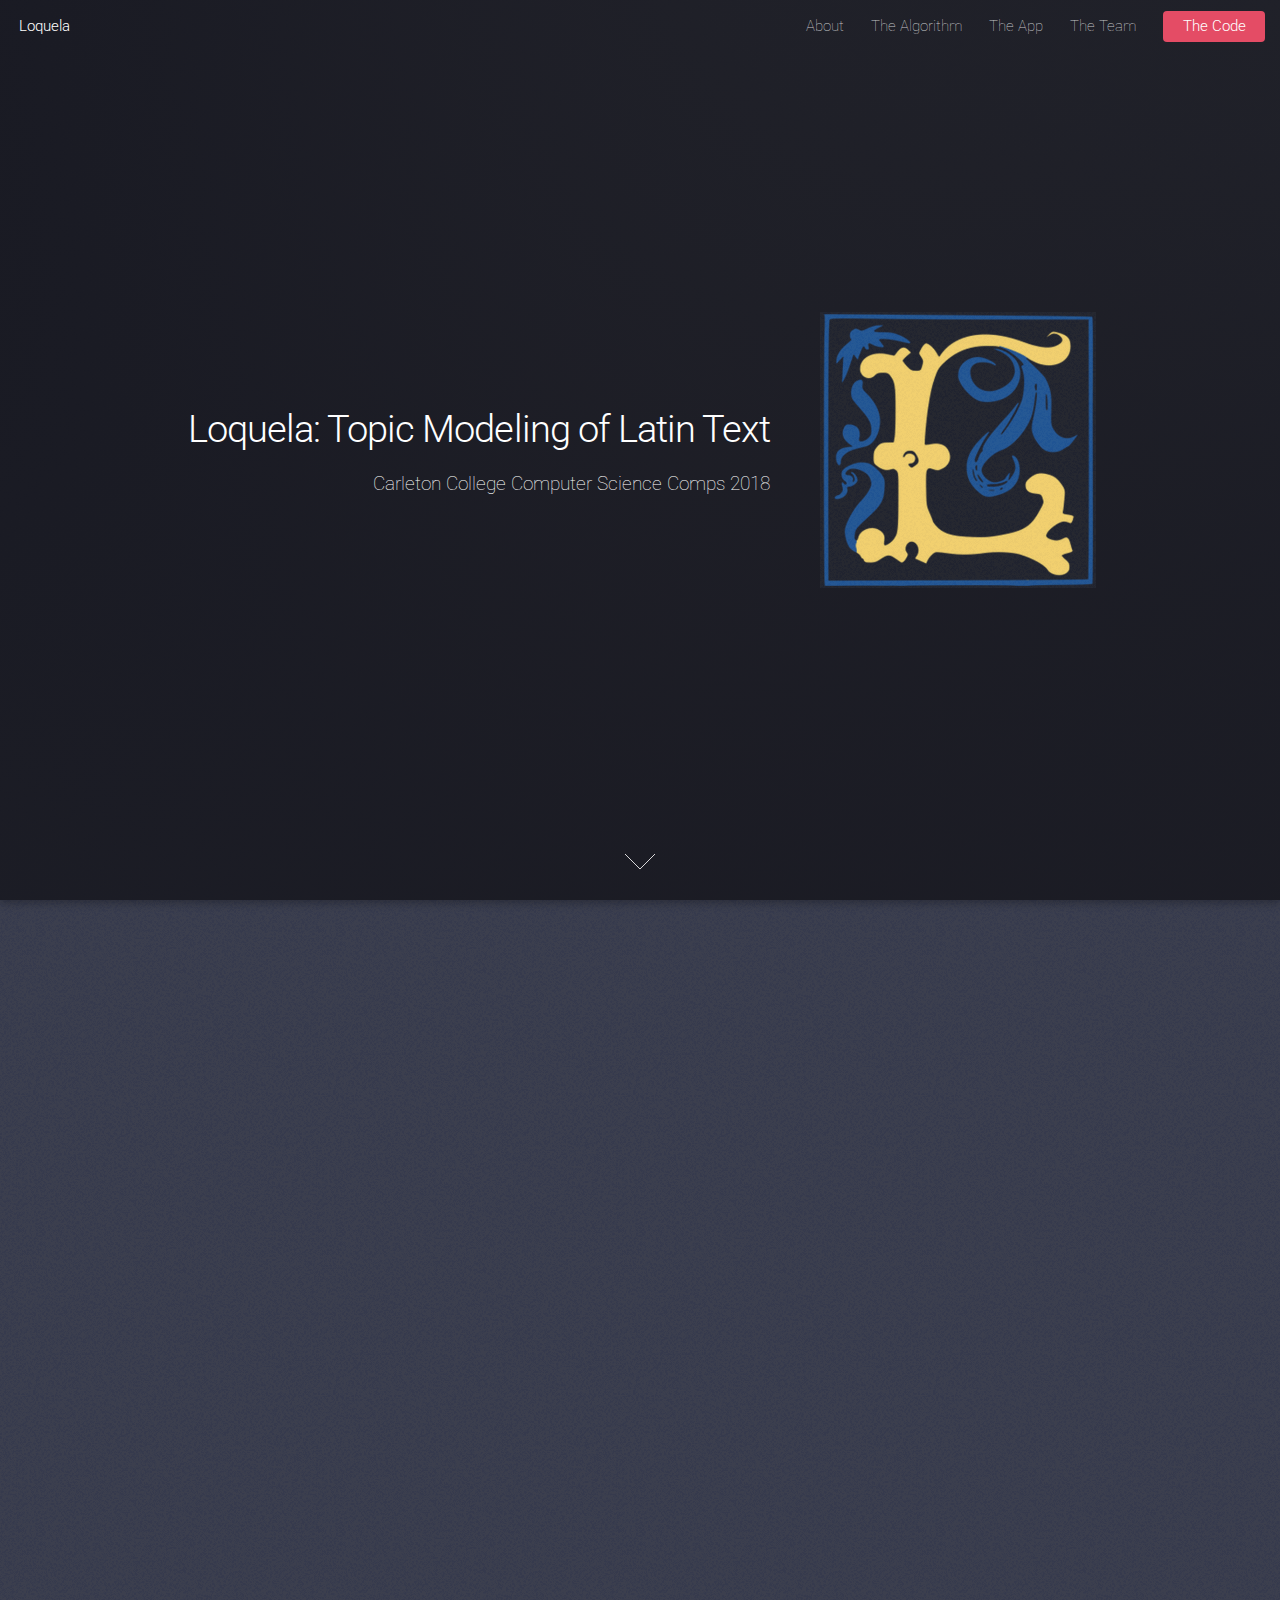
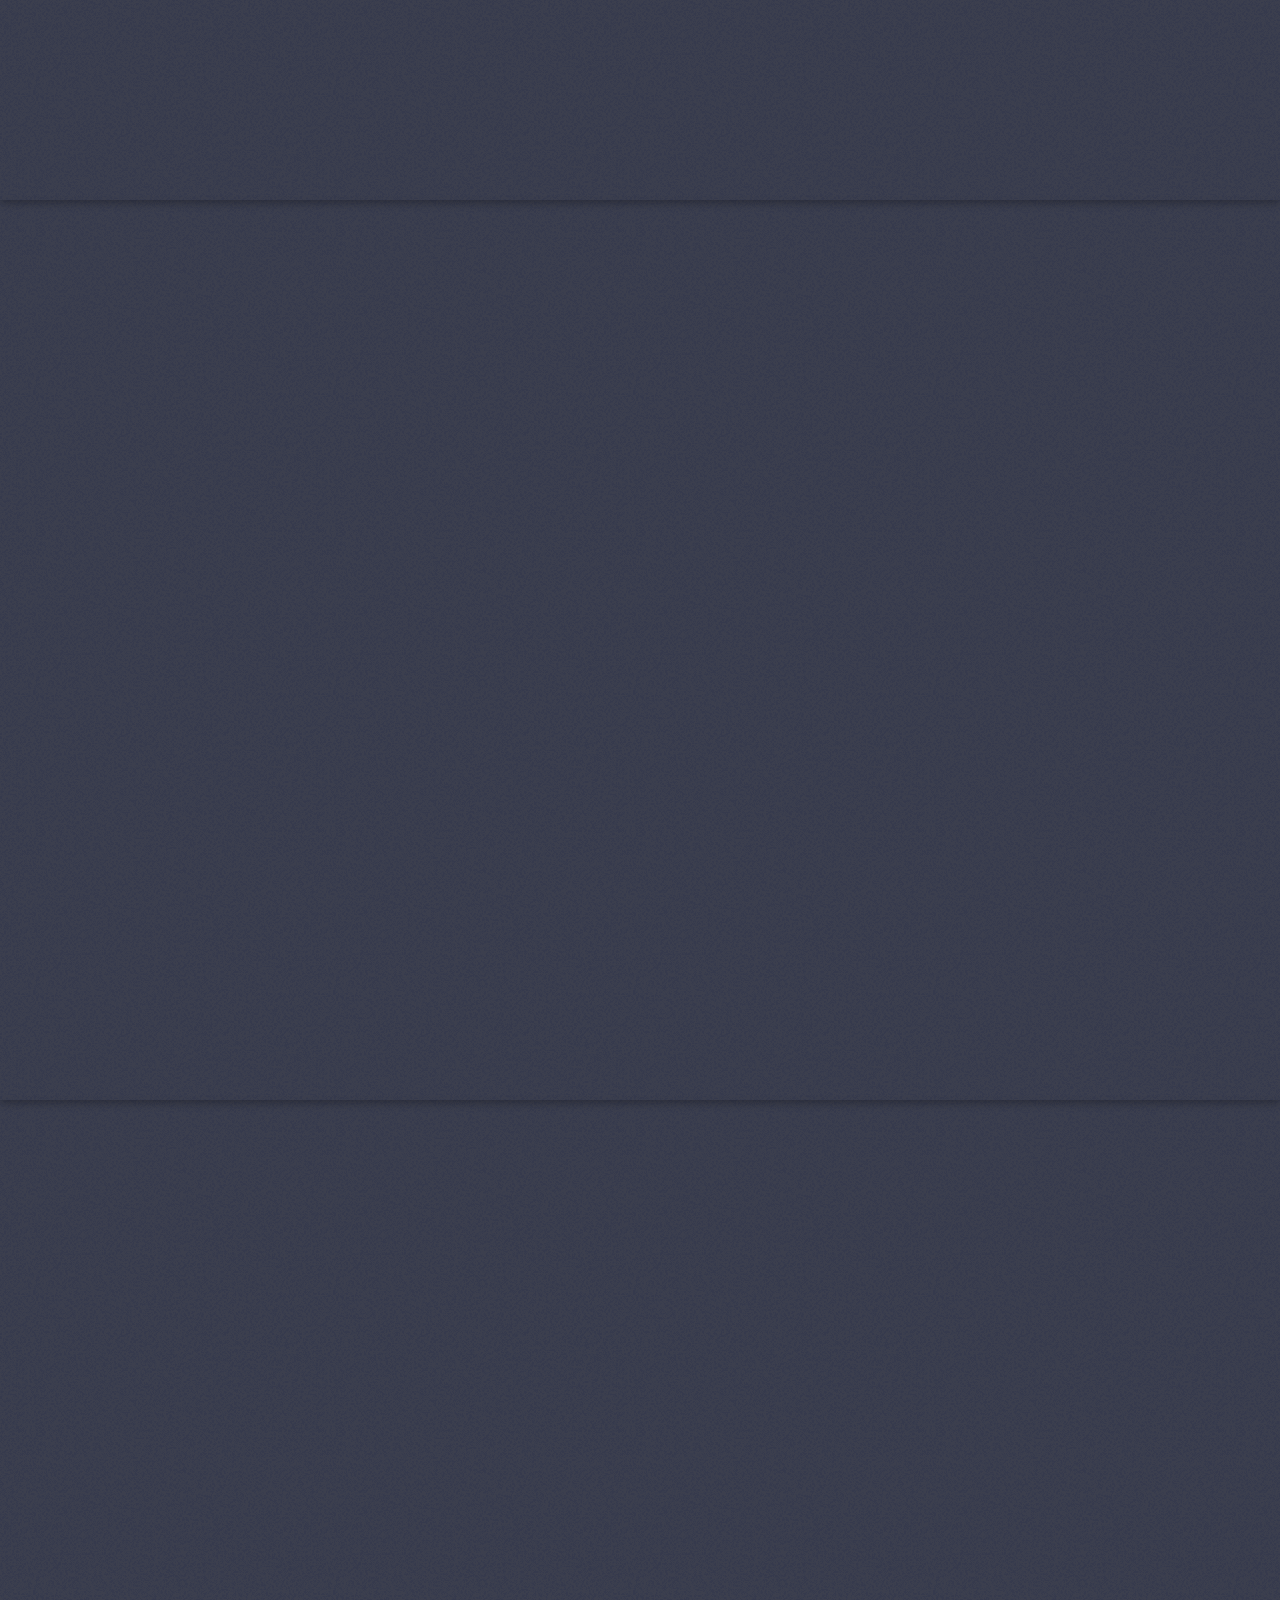
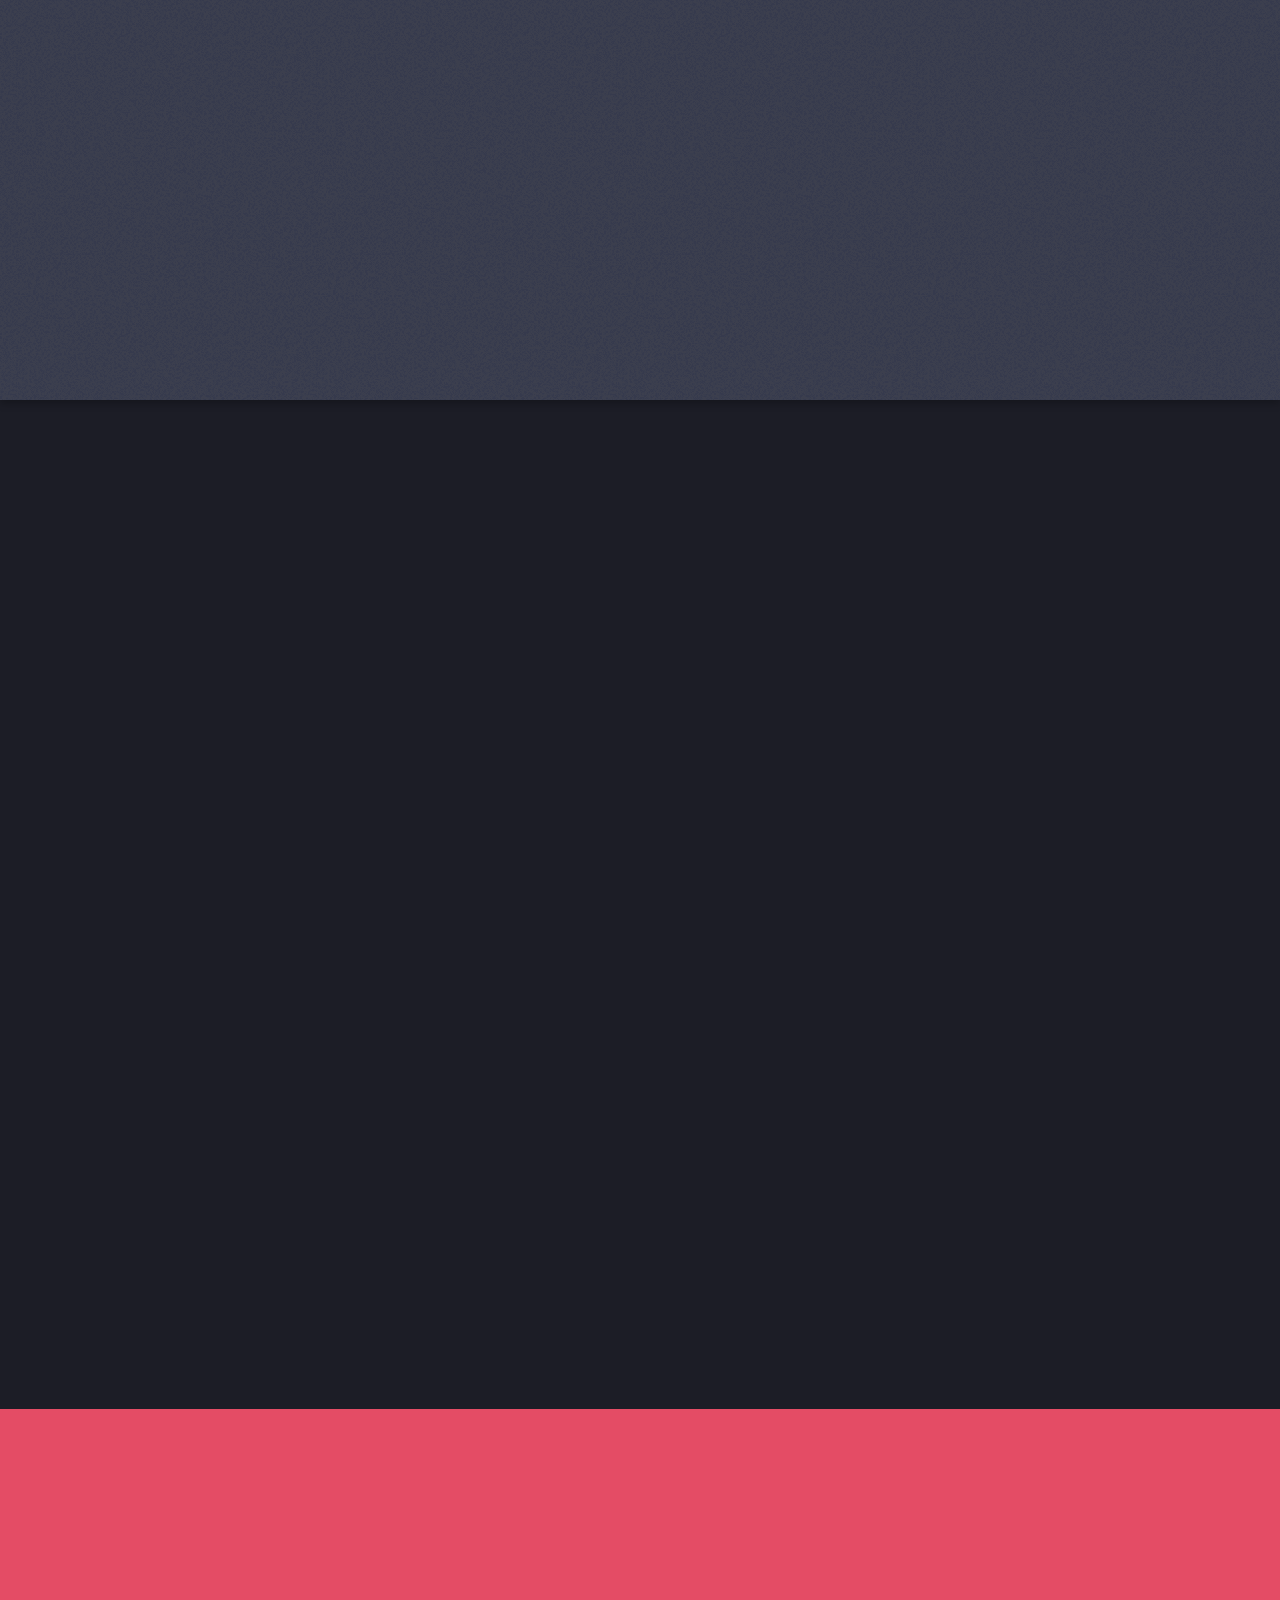
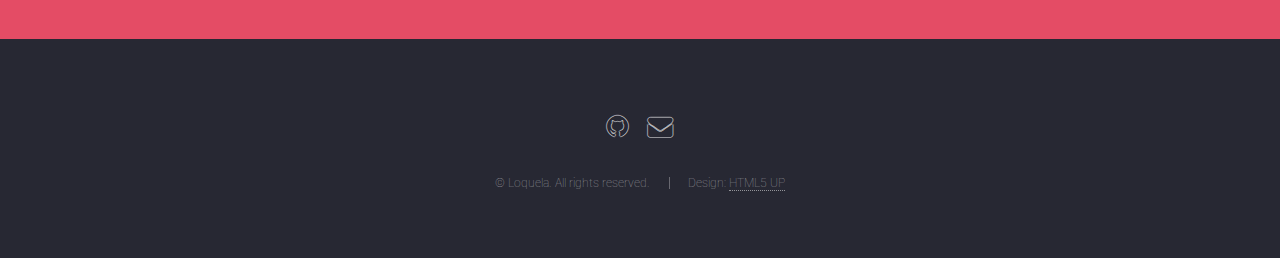
==== index.html @ a20a2f24 "Merge branch 'master' of https://github.com/durrettm/hot_topics_website" ====
<!DOCTYPE HTML>
<!--
	Landed by HTML5 UP
	html5up.net | @ajlkn
	Free for personal and commercial use under the CCA 3.0 license (html5up.net/license)
-->
<html>
	<head>
		<title>About - Loquela</title>
		<meta charset="utf-8" />
		<meta name="viewport" content="width=device-width, initial-scale=1" />
		<!--[if lte IE 8]><script src="assets/js/ie/html5shiv.js"></script><![endif]-->
		<link rel="stylesheet" href="assets/css/main.css" />
		<!--[if lte IE 9]><link rel="stylesheet" href="assets/css/ie9.css" /><![endif]-->
		<!--[if lte IE 8]><link rel="stylesheet" href="assets/css/ie8.css" /><![endif]-->
	</head>
	<body class="landing">
		<div id="page-wrapper">

			<!-- Header -->
				<header id="header">
					<h1 id="logo"><a href="index.html">Loquela</a></h1>
					<nav id="nav">
						<ul>
							<li><a href="index.html">About</a></li>
							<li><a href="the-algorithm.html">The Algorithm</a></li>
							<li>
								<a href="the-app.html">The App</a>
								<ul>
									<li><a href="metadata.html">Metadata</a></li>
									<li><a href="wordcloud.html">Wordcloud</a></li>
									<li><a href="heatmap.html">Heatmap</a></li>
									<li><a href="annotated-text.html">Annotated Text</a></li>
								</ul>
							</li>
							<li><a href="the-team.html">The Team</a></li>
							<li><a href="the-code.html" class="button special">The Code</a></li>
						</ul>
					</nav>
				</header>

			<!-- Banner -->
				<section id="banner">
					<div class="content">
						<header>
							<h2>Loquela: Topic Modeling of Latin Text</h2>
							<p>Carleton College Computer Science Comps 2018</p>
						</header>
						<span class="image" style="border-radius: 0"><img src="images/loquela.png" alt="" style="border-radius: 0"/></span>
					</div>
					<a href="#one" class="goto-next scrolly">Next</a>
				</section>

			<!-- One -->
				<section id="one" class="spotlight style3 bottom">
					<span class="image fit main"><img src="images/bedeshistoriaecclesiastica.jpg" alt="" /></span>
					<div class="content">
						<div class="container">
							<div class="row">
								<div class="4u 12u$(medium)">
									<header>
										<h2>The Project</h2>
										<p>Topic Modeling of Latin Text</p>
									</header>
								</div>
								<div class="4u 12u$(medium)">
									<p>Topic modeling is a method of statistically identifying abstract topics that
										are present throughout a set of documents by grouping together words in those documents
										that are related. For our Computer Science Comps, several members of the Carleton
										College History department asked us to create a topic modeling algorithm that
										would work on Latin texts. The result was Loquela.
									</p>
								</div>
								<div class="4u$ 12u$(medium)">
									<p>Loquela has 2 parts: the algorithm, and the application. The algorithm runs topic
									modeling on any Latin or English corpus, and allows the user a great deal of freedom in
									building a model using parameters that are appropriate to their corpus. The application
									allows the user to explore the results of that algorithm in the context of the corpus
										through several different data visualization tools.</p>
								</div>
							</div>
						</div>
					</div>
					<a href="#two" class="goto-next scrolly">Next</a>
				</section>

			<!-- Two -->
				<section id="two" class="spotlight style2 right">
					<span class="image fit main"><img src="images/LDA-animation-screenshot.png" alt="" /></span>
					<div class="content">
						<header>
							<h2>The Algorithm</h2>
							<p>Latent Dirichlet Allocation</p>
						</header>
						<p>After researching several different approaches to topic modeling, we decided that Latent
                            Dirichlet Allocation, or LDA, was the best algorithm to implement for our purposes. LDA is
                        unsupervised (latent) but allows the user to manipulate the number of unique words within a topic
                            or unique topics within a document, based on a set of hyperparameters, or Dirichlet priors.</p>
						<p>The output of the algorithm is groups of words, called "topics," that are presumed to
						be semantically linked in the text.</p>
						<ul class="actions">
							<li><a href="the-algorithm.html" class="button">Learn More</a></li>
						</ul>
					</div>
					<a href="#three" class="goto-next scrolly">Next</a>
				</section>

			<!-- Three -->
				<section id="three" class="spotlight style1 right">
					<span class="image fit main bottom"><img src="images/viz-app-full-screen.png" alt="" /></span>
					<div class="content">
						<header>
							<h2>The App</h2>
							<p>Visualizing Topic Models</p>
						</header>
						<p>The Loquela application allows users to explore the results of their generated topic model.
							In addition to basic metadata information, Loquela includes three visualization tools: word
							clouds, heat maps, and an annotated text. </p>
						<p> These tools work together to place the topic model back into the context of the original
							corpus, allowing comparison of both words within a topic, and topics within a document.
							With Loquela, the user can easily interact with and inspect the data yielded by LDA.</p>
						<ul class="actions">
							<li><a href="the-app.html" class="button">Learn More</a></li>
						</ul>
					</div>
					<a href="#four" class="goto-next scrolly">Next</a>
				</section>

			<!-- Four -->
				<section id="four" class="wrapper style1 special fade-up">
					<div class="container">
						<header class="major">
							<h2>The Team</h2>
							<p>majority musician, majority queer, majority interdisciplinary<br>(this is a joke guys, please change the subtitle)</p>
						</header>
						<div class="box alt">
							<div class="row uniform">
								<section class="4u 6u(medium) 12u$(xsmall)">
									<span class="icon alt major fa-signal"></span>
									<h3>Estelle Bayer</h3>
									<p>Feugiat accumsan lorem eu ac lorem amet accumsan donec. Blandit orci porttitor.</p>
								</section>
								<section class="4u 6u$(medium) 12u$(xsmall)">
									<span class="icon alt major fa-book"></span>
									<h3>Martha Durrett</h3>
									<p>Computer Science/English Major. Enjoys digital humanities projects and short-ish walks on the beach.</p>
								</section>
								<section class="4u$ 6u(medium) 12u$(xsmall)">
									<span class="icon alt major fa-video-camera"></span>
									<h3>Brendan Friesen</h3>
									<p>Filmmaker, fanatic of text and audio generators, music collector. Enjoys photography and digital manipulation.</p>
								</section>
								<section class="4u 6u$(medium) 12u$(xsmall)">
									<span class="icon alt major fa-user-secret"></span>
									<h3>Adam Klein</h3>
									<p>Feugiat accumsan lorem eu ac lorem amet accumsan donec. Blandit orci porttitor.</p>
								</section>
								<section class="4u 6u(medium) 12u$(xsmall)">
									<span class="icon alt major fa-puzzle-piece"></span>
									<h3>Bard Swallow</h3>
									<p>Latinist, Musician, Mead-drinker<br>Medieval and Renaissance Studies minor<br>air-speed velocity (unladen): unknown</p>
								</section>
								<section class="4u$ 6u$(medium) 12u$(xsmall)">
									<span class="icon alt major fa-music"></span>
									<h3>Sam Wiseman</h3>
									<p>CS/Music/French. Likes Python, piano, pooches, parakeets, interrupting alliteration, participles, parmesan.</p>
								</section>
							</div>
						</div>
						<footer class="major">
							<ul class="actions">
								<li><a href="the-team.html" class="button">Meet the Team</a></li>
							</ul>
						</footer>
					</div>
				</section>

			<!-- Five -->
				<section id="five" class="wrapper style2 special fade">
					<div class="container">
						<header>
							<h2>The Code</h2>
						</header>
						<a href="the-code.html" class="button special">Get Started</a></div>
				</section>

			<!-- Footer -->
				<footer id="footer">
					<ul class="icons">
						<li><a href="https://github.com/SpoonierBard/loquela" class="icon alt fa-github"><span class="label">GitHub</span></a></li>
						<li><a href="mailto:bardrswallow@gmail.com" class="icon alt fa-envelope"><span class="label">Email</span></a></li>
					</ul>
					<ul class="copyright">
						<li>&copy; Loquela. All rights reserved.</li><li>Design: <a href="http://html5up.net">HTML5 UP</a></li>
					</ul>
				</footer>

		</div>

		<!-- Scripts -->
			<script src="assets/js/jquery.min.js"></script>
			<script src="assets/js/jquery.scrolly.min.js"></script>
			<script src="assets/js/jquery.dropotron.min.js"></script>
			<script src="assets/js/jquery.scrollex.min.js"></script>
			<script src="assets/js/skel.min.js"></script>
			<script src="assets/js/util.js"></script>
			<!--[if lte IE 8]><script src="assets/js/ie/respond.min.js"></script><![endif]-->
			<script src="assets/js/main.js"></script>

	</body>
</html>
---- assets/css/main.css ----
@import url("font-awesome.min.css");
@import url("https://fonts.googleapis.com/css?family=Roboto:100,300,100italic,300italic");

/*
	Landed by HTML5 UP
	html5up.net | @ajlkn
	Free for personal and commercial use under the CCA 3.0 license (html5up.net/license)
*/

/* Reset */

	html, body, div, span, applet, object, iframe, h1, h2, h3, h4, h5, h6, p, blockquote, pre, a, abbr, acronym, address, big, cite, code, del, dfn, em, img, ins, kbd, q, s, samp, small, strike, strong, sub, sup, tt, var, b, u, i, center, dl, dt, dd, ol, ul, li, fieldset, form, label, legend, table, caption, tbody, tfoot, thead, tr, th, td, article, aside, canvas, details, embed, figure, figcaption, footer, header, hgroup, menu, nav, output, ruby, section, summary, time, mark, audio, video {
		margin: 0;
		padding: 0;
		border: 0;
		font-size: 100%;
		font: inherit;
		vertical-align: baseline;
	}

	article, aside, details, figcaption, figure, footer, header, hgroup, menu, nav, section {
		display: block;
	}

	body {
		line-height: 1;
	}

	ol, ul {
		list-style: none;
	}

	blockquote, q {
		quotes: none;
	}

	blockquote:before, blockquote:after, q:before, q:after {
		content: '';
		content: none;
	}

	table {
		border-collapse: collapse;
		border-spacing: 0;
	}

	body {
		-webkit-text-size-adjust: none;
	}

/* Box Model */

	*, *:before, *:after {
		-moz-box-sizing: border-box;
		-webkit-box-sizing: border-box;
		box-sizing: border-box;
	}

/* Containers */

	.container {
		margin-left: auto;
		margin-right: auto;
	}

	.container.\31 25\25 {
		width: 100%;
		max-width: 87.5em;
		min-width: 70em;
	}

	.container.\37 5\25 {
		width: 52.5em;
	}

	.container.\35 0\25 {
		width: 35em;
	}

	.container.\32 5\25 {
		width: 17.5em;
	}

	.container {
		width: 70em;
	}

	@media screen and (max-width: 1680px) {

		.container.\31 25\25 {
			width: 100%;
			max-width: 87.5em;
			min-width: 70em;
		}

		.container.\37 5\25 {
			width: 52.5em;
		}

		.container.\35 0\25 {
			width: 35em;
		}

		.container.\32 5\25 {
			width: 17.5em;
		}

		.container {
			width: 70em;
		}

	}

	@media screen and (max-width: 1280px) {

		.container.\31 25\25 {
			width: 100%;
			max-width: 112.5%;
			min-width: 90%;
		}

		.container.\37 5\25 {
			width: 67.5%;
		}

		.container.\35 0\25 {
			width: 45%;
		}

		.container.\32 5\25 {
			width: 22.5%;
		}

		.container {
			width: 90%;
		}

	}

	@media screen and (max-width: 980px) {

		.container.\31 25\25 {
			width: 100%;
			max-width: 125%;
			min-width: 100%;
		}

		.container.\37 5\25 {
			width: 75%;
		}

		.container.\35 0\25 {
			width: 50%;
		}

		.container.\32 5\25 {
			width: 25%;
		}

		.container {
			width: 100% !important;
		}

	}

	@media screen and (max-width: 736px) {

		.container.\31 25\25 {
			width: 100%;
			max-width: 125%;
			min-width: 100%;
		}

		.container.\37 5\25 {
			width: 75%;
		}

		.container.\35 0\25 {
			width: 50%;
		}

		.container.\32 5\25 {
			width: 25%;
		}

		.container {
			width: 100% !important;
		}

	}

	@media screen and (max-width: 480px) {

		.container.\31 25\25 {
			width: 100%;
			max-width: 125%;
			min-width: 100%;
		}

		.container.\37 5\25 {
			width: 75%;
		}

		.container.\35 0\25 {
			width: 50%;
		}

		.container.\32 5\25 {
			width: 25%;
		}

		.container {
			width: 100% !important;
		}

	}

/* Grid */

	.row {
		border-bottom: solid 1px transparent;
		-moz-box-sizing: border-box;
		-webkit-box-sizing: border-box;
		box-sizing: border-box;
	}

	.row > * {
		float: left;
		-moz-box-sizing: border-box;
		-webkit-box-sizing: border-box;
		box-sizing: border-box;
	}

	.row:after, .row:before {
		content: '';
		display: block;
		clear: both;
		height: 0;
	}

	.row.uniform > * > :first-child {
		margin-top: 0;
	}

	.row.uniform > * > :last-child {
		margin-bottom: 0;
	}

	.row.\30 \25 > * {
		padding: 0 0 0 0em;
	}

	.row.\30 \25 {
		margin: 0 0 -1px 0em;
	}

	.row.uniform.\30 \25 > * {
		padding: 0em 0 0 0em;
	}

	.row.uniform.\30 \25 {
		margin: 0em 0 -1px 0em;
	}

	.row > * {
		padding: 0 0 0 2.5em;
	}

	.row {
		margin: 0 0 -1px -2.5em;
	}

	.row.uniform > * {
		padding: 2.5em 0 0 2.5em;
	}

	.row.uniform {
		margin: -2.5em 0 -1px -2.5em;
	}

	.row.\32 00\25 > * {
		padding: 0 0 0 5em;
	}

	.row.\32 00\25 {
		margin: 0 0 -1px -5em;
	}

	.row.uniform.\32 00\25 > * {
		padding: 5em 0 0 5em;
	}

	.row.uniform.\32 00\25 {
		margin: -5em 0 -1px -5em;
	}

	.row.\31 50\25 > * {
		padding: 0 0 0 3.75em;
	}

	.row.\31 50\25 {
		margin: 0 0 -1px -3.75em;
	}

	.row.uniform.\31 50\25 > * {
		padding: 3.75em 0 0 3.75em;
	}

	.row.uniform.\31 50\25 {
		margin: -3.75em 0 -1px -3.75em;
	}

	.row.\35 0\25 > * {
		padding: 0 0 0 1.25em;
	}

	.row.\35 0\25 {
		margin: 0 0 -1px -1.25em;
	}

	.row.uniform.\35 0\25 > * {
		padding: 1.25em 0 0 1.25em;
	}

	.row.uniform.\35 0\25 {
		margin: -1.25em 0 -1px -1.25em;
	}

	.row.\32 5\25 > * {
		padding: 0 0 0 0.625em;
	}

	.row.\32 5\25 {
		margin: 0 0 -1px -0.625em;
	}

	.row.uniform.\32 5\25 > * {
		padding: 0.625em 0 0 0.625em;
	}

	.row.uniform.\32 5\25 {
		margin: -0.625em 0 -1px -0.625em;
	}

	.\31 2u, .\31 2u\24 {
		width: 100%;
		clear: none;
		margin-left: 0;
	}

	.\31 1u, .\31 1u\24 {
		width: 91.6666666667%;
		clear: none;
		margin-left: 0;
	}

	.\31 0u, .\31 0u\24 {
		width: 83.3333333333%;
		clear: none;
		margin-left: 0;
	}

	.\39 u, .\39 u\24 {
		width: 75%;
		clear: none;
		margin-left: 0;
	}

	.\38 u, .\38 u\24 {
		width: 66.6666666667%;
		clear: none;
		margin-left: 0;
	}

	.\37 u, .\37 u\24 {
		width: 58.3333333333%;
		clear: none;
		margin-left: 0;
	}

	.\36 u, .\36 u\24 {
		width: 50%;
		clear: none;
		margin-left: 0;
	}

	.\35 u, .\35 u\24 {
		width: 41.6666666667%;
		clear: none;
		margin-left: 0;
	}

	.\34 u, .\34 u\24 {
		width: 33.3333333333%;
		clear: none;
		margin-left: 0;
	}

	.\33 u, .\33 u\24 {
		width: 25%;
		clear: none;
		margin-left: 0;
	}

	.\32 u, .\32 u\24 {
		width: 16.6666666667%;
		clear: none;
		margin-left: 0;
	}

	.\31 u, .\31 u\24 {
		width: 8.3333333333%;
		clear: none;
		margin-left: 0;
	}

	.\31 2u\24 + *,
	.\31 1u\24 + *,
	.\31 0u\24 + *,
	.\39 u\24 + *,
	.\38 u\24 + *,
	.\37 u\24 + *,
	.\36 u\24 + *,
	.\35 u\24 + *,
	.\34 u\24 + *,
	.\33 u\24 + *,
	.\32 u\24 + *,
	.\31 u\24 + * {
		clear: left;
	}

	.\-11u {
		margin-left: 91.66667%;
	}

	.\-10u {
		margin-left: 83.33333%;
	}

	.\-9u {
		margin-left: 75%;
	}

	.\-8u {
		margin-left: 66.66667%;
	}

	.\-7u {
		margin-left: 58.33333%;
	}

	.\-6u {
		margin-left: 50%;
	}

	.\-5u {
		margin-left: 41.66667%;
	}

	.\-4u {
		margin-left: 33.33333%;
	}

	.\-3u {
		margin-left: 25%;
	}

	.\-2u {
		margin-left: 16.66667%;
	}

	.\-1u {
		margin-left: 8.33333%;
	}

	@media screen and (max-width: 1680px) {

		.row > * {
			padding: 0 0 0 2.5em;
		}

		.row {
			margin: 0 0 -1px -2.5em;
		}

		.row.uniform > * {
			padding: 2.5em 0 0 2.5em;
		}

		.row.uniform {
			margin: -2.5em 0 -1px -2.5em;
		}

		.row.\32 00\25 > * {
			padding: 0 0 0 5em;
		}

		.row.\32 00\25 {
			margin: 0 0 -1px -5em;
		}

		.row.uniform.\32 00\25 > * {
			padding: 5em 0 0 5em;
		}

		.row.uniform.\32 00\25 {
			margin: -5em 0 -1px -5em;
		}

		.row.\31 50\25 > * {
			padding: 0 0 0 3.75em;
		}

		.row.\31 50\25 {
			margin: 0 0 -1px -3.75em;
		}

		.row.uniform.\31 50\25 > * {
			padding: 3.75em 0 0 3.75em;
		}

		.row.uniform.\31 50\25 {
			margin: -3.75em 0 -1px -3.75em;
		}

		.row.\35 0\25 > * {
			padding: 0 0 0 1.25em;
		}

		.row.\35 0\25 {
			margin: 0 0 -1px -1.25em;
		}

		.row.uniform.\35 0\25 > * {
			padding: 1.25em 0 0 1.25em;
		}

		.row.uniform.\35 0\25 {
			margin: -1.25em 0 -1px -1.25em;
		}

		.row.\32 5\25 > * {
			padding: 0 0 0 0.625em;
		}

		.row.\32 5\25 {
			margin: 0 0 -1px -0.625em;
		}

		.row.uniform.\32 5\25 > * {
			padding: 0.625em 0 0 0.625em;
		}

		.row.uniform.\32 5\25 {
			margin: -0.625em 0 -1px -0.625em;
		}

		.\31 2u\28xlarge\29, .\31 2u\24\28xlarge\29 {
			width: 100%;
			clear: none;
			margin-left: 0;
		}

		.\31 1u\28xlarge\29, .\31 1u\24\28xlarge\29 {
			width: 91.6666666667%;
			clear: none;
			margin-left: 0;
		}

		.\31 0u\28xlarge\29, .\31 0u\24\28xlarge\29 {
			width: 83.3333333333%;
			clear: none;
			margin-left: 0;
		}

		.\39 u\28xlarge\29, .\39 u\24\28xlarge\29 {
			width: 75%;
			clear: none;
			margin-left: 0;
		}

		.\38 u\28xlarge\29, .\38 u\24\28xlarge\29 {
			width: 66.6666666667%;
			clear: none;
			margin-left: 0;
		}

		.\37 u\28xlarge\29, .\37 u\24\28xlarge\29 {
			width: 58.3333333333%;
			clear: none;
			margin-left: 0;
		}

		.\36 u\28xlarge\29, .\36 u\24\28xlarge\29 {
			width: 50%;
			clear: none;
			margin-left: 0;
		}

		.\35 u\28xlarge\29, .\35 u\24\28xlarge\29 {
			width: 41.6666666667%;
			clear: none;
			margin-left: 0;
		}

		.\34 u\28xlarge\29, .\34 u\24\28xlarge\29 {
			width: 33.3333333333%;
			clear: none;
			margin-left: 0;
		}

		.\33 u\28xlarge\29, .\33 u\24\28xlarge\29 {
			width: 25%;
			clear: none;
			margin-left: 0;
		}

		.\32 u\28xlarge\29, .\32 u\24\28xlarge\29 {
			width: 16.6666666667%;
			clear: none;
			margin-left: 0;
		}

		.\31 u\28xlarge\29, .\31 u\24\28xlarge\29 {
			width: 8.3333333333%;
			clear: none;
			margin-left: 0;
		}

		.\31 2u\24\28xlarge\29 + *,
		.\31 1u\24\28xlarge\29 + *,
		.\31 0u\24\28xlarge\29 + *,
		.\39 u\24\28xlarge\29 + *,
		.\38 u\24\28xlarge\29 + *,
		.\37 u\24\28xlarge\29 + *,
		.\36 u\24\28xlarge\29 + *,
		.\35 u\24\28xlarge\29 + *,
		.\34 u\24\28xlarge\29 + *,
		.\33 u\24\28xlarge\29 + *,
		.\32 u\24\28xlarge\29 + *,
		.\31 u\24\28xlarge\29 + * {
			clear: left;
		}

		.\-11u\28xlarge\29 {
			margin-left: 91.66667%;
		}

		.\-10u\28xlarge\29 {
			margin-left: 83.33333%;
		}

		.\-9u\28xlarge\29 {
			margin-left: 75%;
		}

		.\-8u\28xlarge\29 {
			margin-left: 66.66667%;
		}

		.\-7u\28xlarge\29 {
			margin-left: 58.33333%;
		}

		.\-6u\28xlarge\29 {
			margin-left: 50%;
		}

		.\-5u\28xlarge\29 {
			margin-left: 41.66667%;
		}

		.\-4u\28xlarge\29 {
			margin-left: 33.33333%;
		}

		.\-3u\28xlarge\29 {
			margin-left: 25%;
		}

		.\-2u\28xlarge\29 {
			margin-left: 16.66667%;
		}

		.\-1u\28xlarge\29 {
			margin-left: 8.33333%;
		}

	}

	@media screen and (max-width: 1280px) {

		.row > * {
			padding: 0 0 0 2.5em;
		}

		.row {
			margin: 0 0 -1px -2.5em;
		}

		.row.uniform > * {
			padding: 2.5em 0 0 2.5em;
		}

		.row.uniform {
			margin: -2.5em 0 -1px -2.5em;
		}

		.row.\32 00\25 > * {
			padding: 0 0 0 5em;
		}

		.row.\32 00\25 {
			margin: 0 0 -1px -5em;
		}

		.row.uniform.\32 00\25 > * {
			padding: 5em 0 0 5em;
		}

		.row.uniform.\32 00\25 {
			margin: -5em 0 -1px -5em;
		}

		.row.\31 50\25 > * {
			padding: 0 0 0 3.75em;
		}

		.row.\31 50\25 {
			margin: 0 0 -1px -3.75em;
		}

		.row.uniform.\31 50\25 > * {
			padding: 3.75em 0 0 3.75em;
		}

		.row.uniform.\31 50\25 {
			margin: -3.75em 0 -1px -3.75em;
		}

		.row.\35 0\25 > * {
			padding: 0 0 0 1.25em;
		}

		.row.\35 0\25 {
			margin: 0 0 -1px -1.25em;
		}

		.row.uniform.\35 0\25 > * {
			padding: 1.25em 0 0 1.25em;
		}

		.row.uniform.\35 0\25 {
			margin: -1.25em 0 -1px -1.25em;
		}

		.row.\32 5\25 > * {
			padding: 0 0 0 0.625em;
		}

		.row.\32 5\25 {
			margin: 0 0 -1px -0.625em;
		}

		.row.uniform.\32 5\25 > * {
			padding: 0.625em 0 0 0.625em;
		}

		.row.uniform.\32 5\25 {
			margin: -0.625em 0 -1px -0.625em;
		}

		.\31 2u\28large\29, .\31 2u\24\28large\29 {
			width: 100%;
			clear: none;
			margin-left: 0;
		}

		.\31 1u\28large\29, .\31 1u\24\28large\29 {
			width: 91.6666666667%;
			clear: none;
			margin-left: 0;
		}

		.\31 0u\28large\29, .\31 0u\24\28large\29 {
			width: 83.3333333333%;
			clear: none;
			margin-left: 0;
		}

		.\39 u\28large\29, .\39 u\24\28large\29 {
			width: 75%;
			clear: none;
			margin-left: 0;
		}

		.\38 u\28large\29, .\38 u\24\28large\29 {
			width: 66.6666666667%;
			clear: none;
			margin-left: 0;
		}

		.\37 u\28large\29, .\37 u\24\28large\29 {
			width: 58.3333333333%;
			clear: none;
			margin-left: 0;
		}

		.\36 u\28large\29, .\36 u\24\28large\29 {
			width: 50%;
			clear: none;
			margin-left: 0;
		}

		.\35 u\28large\29, .\35 u\24\28large\29 {
			width: 41.6666666667%;
			clear: none;
			margin-left: 0;
		}

		.\34 u\28large\29, .\34 u\24\28large\29 {
			width: 33.3333333333%;
			clear: none;
			margin-left: 0;
		}

		.\33 u\28large\29, .\33 u\24\28large\29 {
			width: 25%;
			clear: none;
			margin-left: 0;
		}

		.\32 u\28large\29, .\32 u\24\28large\29 {
			width: 16.6666666667%;
			clear: none;
			margin-left: 0;
		}

		.\31 u\28large\29, .\31 u\24\28large\29 {
			width: 8.3333333333%;
			clear: none;
			margin-left: 0;
		}

		.\31 2u\24\28large\29 + *,
		.\31 1u\24\28large\29 + *,
		.\31 0u\24\28large\29 + *,
		.\39 u\24\28large\29 + *,
		.\38 u\24\28large\29 + *,
		.\37 u\24\28large\29 + *,
		.\36 u\24\28large\29 + *,
		.\35 u\24\28large\29 + *,
		.\34 u\24\28large\29 + *,
		.\33 u\24\28large\29 + *,
		.\32 u\24\28large\29 + *,
		.\31 u\24\28large\29 + * {
			clear: left;
		}

		.\-11u\28large\29 {
			margin-left: 91.66667%;
		}

		.\-10u\28large\29 {
			margin-left: 83.33333%;
		}

		.\-9u\28large\29 {
			margin-left: 75%;
		}

		.\-8u\28large\29 {
			margin-left: 66.66667%;
		}

		.\-7u\28large\29 {
			margin-left: 58.33333%;
		}

		.\-6u\28large\29 {
			margin-left: 50%;
		}

		.\-5u\28large\29 {
			margin-left: 41.66667%;
		}

		.\-4u\28large\29 {
			margin-left: 33.33333%;
		}

		.\-3u\28large\29 {
			margin-left: 25%;
		}

		.\-2u\28large\29 {
			margin-left: 16.66667%;
		}

		.\-1u\28large\29 {
			margin-left: 8.33333%;
		}

	}

	@media screen and (max-width: 980px) {

		.row > * {
			padding: 0 0 0 2.5em;
		}

		.row {
			margin: 0 0 -1px -2.5em;
		}

		.row.uniform > * {
			padding: 2.5em 0 0 2.5em;
		}

		.row.uniform {
			margin: -2.5em 0 -1px -2.5em;
		}

		.row.\32 00\25 > * {
			padding: 0 0 0 5em;
		}

		.row.\32 00\25 {
			margin: 0 0 -1px -5em;
		}

		.row.uniform.\32 00\25 > * {
			padding: 5em 0 0 5em;
		}

		.row.uniform.\32 00\25 {
			margin: -5em 0 -1px -5em;
		}

		.row.\31 50\25 > * {
			padding: 0 0 0 3.75em;
		}

		.row.\31 50\25 {
			margin: 0 0 -1px -3.75em;
		}

		.row.uniform.\31 50\25 > * {
			padding: 3.75em 0 0 3.75em;
		}

		.row.uniform.\31 50\25 {
			margin: -3.75em 0 -1px -3.75em;
		}

		.row.\35 0\25 > * {
			padding: 0 0 0 1.25em;
		}

		.row.\35 0\25 {
			margin: 0 0 -1px -1.25em;
		}

		.row.uniform.\35 0\25 > * {
			padding: 1.25em 0 0 1.25em;
		}

		.row.uniform.\35 0\25 {
			margin: -1.25em 0 -1px -1.25em;
		}

		.row.\32 5\25 > * {
			padding: 0 0 0 0.625em;
		}

		.row.\32 5\25 {
			margin: 0 0 -1px -0.625em;
		}

		.row.uniform.\32 5\25 > * {
			padding: 0.625em 0 0 0.625em;
		}

		.row.uniform.\32 5\25 {
			margin: -0.625em 0 -1px -0.625em;
		}

		.\31 2u\28medium\29, .\31 2u\24\28medium\29 {
			width: 100%;
			clear: none;
			margin-left: 0;
		}

		.\31 1u\28medium\29, .\31 1u\24\28medium\29 {
			width: 91.6666666667%;
			clear: none;
			margin-left: 0;
		}

		.\31 0u\28medium\29, .\31 0u\24\28medium\29 {
			width: 83.3333333333%;
			clear: none;
			margin-left: 0;
		}

		.\39 u\28medium\29, .\39 u\24\28medium\29 {
			width: 75%;
			clear: none;
			margin-left: 0;
		}

		.\38 u\28medium\29, .\38 u\24\28medium\29 {
			width: 66.6666666667%;
			clear: none;
			margin-left: 0;
		}

		.\37 u\28medium\29, .\37 u\24\28medium\29 {
			width: 58.3333333333%;
			clear: none;
			margin-left: 0;
		}

		.\36 u\28medium\29, .\36 u\24\28medium\29 {
			width: 50%;
			clear: none;
			margin-left: 0;
		}

		.\35 u\28medium\29, .\35 u\24\28medium\29 {
			width: 41.6666666667%;
			clear: none;
			margin-left: 0;
		}

		.\34 u\28medium\29, .\34 u\24\28medium\29 {
			width: 33.3333333333%;
			clear: none;
			margin-left: 0;
		}

		.\33 u\28medium\29, .\33 u\24\28medium\29 {
			width: 25%;
			clear: none;
			margin-left: 0;
		}

		.\32 u\28medium\29, .\32 u\24\28medium\29 {
			width: 16.6666666667%;
			clear: none;
			margin-left: 0;
		}

		.\31 u\28medium\29, .\31 u\24\28medium\29 {
			width: 8.3333333333%;
			clear: none;
			margin-left: 0;
		}

		.\31 2u\24\28medium\29 + *,
		.\31 1u\24\28medium\29 + *,
		.\31 0u\24\28medium\29 + *,
		.\39 u\24\28medium\29 + *,
		.\38 u\24\28medium\29 + *,
		.\37 u\24\28medium\29 + *,
		.\36 u\24\28medium\29 + *,
		.\35 u\24\28medium\29 + *,
		.\34 u\24\28medium\29 + *,
		.\33 u\24\28medium\29 + *,
		.\32 u\24\28medium\29 + *,
		.\31 u\24\28medium\29 + * {
			clear: left;
		}

		.\-11u\28medium\29 {
			margin-left: 91.66667%;
		}

		.\-10u\28medium\29 {
			margin-left: 83.33333%;
		}

		.\-9u\28medium\29 {
			margin-left: 75%;
		}

		.\-8u\28medium\29 {
			margin-left: 66.66667%;
		}

		.\-7u\28medium\29 {
			margin-left: 58.33333%;
		}

		.\-6u\28medium\29 {
			margin-left: 50%;
		}

		.\-5u\28medium\29 {
			margin-left: 41.66667%;
		}

		.\-4u\28medium\29 {
			margin-left: 33.33333%;
		}

		.\-3u\28medium\29 {
			margin-left: 25%;
		}

		.\-2u\28medium\29 {
			margin-left: 16.66667%;
		}

		.\-1u\28medium\29 {
			margin-left: 8.33333%;
		}

	}

	@media screen and (max-width: 736px) {

		.row > * {
			padding: 0 0 0 2.5em;
		}

		.row {
			margin: 0 0 -1px -2.5em;
		}

		.row.uniform > * {
			padding: 2.5em 0 0 2.5em;
		}

		.row.uniform {
			margin: -2.5em 0 -1px -2.5em;
		}

		.row.\32 00\25 > * {
			padding: 0 0 0 5em;
		}

		.row.\32 00\25 {
			margin: 0 0 -1px -5em;
		}

		.row.uniform.\32 00\25 > * {
			padding: 5em 0 0 5em;
		}

		.row.uniform.\32 00\25 {
			margin: -5em 0 -1px -5em;
		}

		.row.\31 50\25 > * {
			padding: 0 0 0 3.75em;
		}

		.row.\31 50\25 {
			margin: 0 0 -1px -3.75em;
		}

		.row.uniform.\31 50\25 > * {
			padding: 3.75em 0 0 3.75em;
		}

		.row.uniform.\31 50\25 {
			margin: -3.75em 0 -1px -3.75em;
		}

		.row.\35 0\25 > * {
			padding: 0 0 0 1.25em;
		}

		.row.\35 0\25 {
			margin: 0 0 -1px -1.25em;
		}

		.row.uniform.\35 0\25 > * {
			padding: 1.25em 0 0 1.25em;
		}

		.row.uniform.\35 0\25 {
			margin: -1.25em 0 -1px -1.25em;
		}

		.row.\32 5\25 > * {
			padding: 0 0 0 0.625em;
		}

		.row.\32 5\25 {
			margin: 0 0 -1px -0.625em;
		}

		.row.uniform.\32 5\25 > * {
			padding: 0.625em 0 0 0.625em;
		}

		.row.uniform.\32 5\25 {
			margin: -0.625em 0 -1px -0.625em;
		}

		.\31 2u\28small\29, .\31 2u\24\28small\29 {
			width: 100%;
			clear: none;
			margin-left: 0;
		}

		.\31 1u\28small\29, .\31 1u\24\28small\29 {
			width: 91.6666666667%;
			clear: none;
			margin-left: 0;
		}

		.\31 0u\28small\29, .\31 0u\24\28small\29 {
			width: 83.3333333333%;
			clear: none;
			margin-left: 0;
		}

		.\39 u\28small\29, .\39 u\24\28small\29 {
			width: 75%;
			clear: none;
			margin-left: 0;
		}

		.\38 u\28small\29, .\38 u\24\28small\29 {
			width: 66.6666666667%;
			clear: none;
			margin-left: 0;
		}

		.\37 u\28small\29, .\37 u\24\28small\29 {
			width: 58.3333333333%;
			clear: none;
			margin-left: 0;
		}

		.\36 u\28small\29, .\36 u\24\28small\29 {
			width: 50%;
			clear: none;
			margin-left: 0;
		}

		.\35 u\28small\29, .\35 u\24\28small\29 {
			width: 41.6666666667%;
			clear: none;
			margin-left: 0;
		}

		.\34 u\28small\29, .\34 u\24\28small\29 {
			width: 33.3333333333%;
			clear: none;
			margin-left: 0;
		}

		.\33 u\28small\29, .\33 u\24\28small\29 {
			width: 25%;
			clear: none;
			margin-left: 0;
		}

		.\32 u\28small\29, .\32 u\24\28small\29 {
			width: 16.6666666667%;
			clear: none;
			margin-left: 0;
		}

		.\31 u\28small\29, .\31 u\24\28small\29 {
			width: 8.3333333333%;
			clear: none;
			margin-left: 0;
		}

		.\31 2u\24\28small\29 + *,
		.\31 1u\24\28small\29 + *,
		.\31 0u\24\28small\29 + *,
		.\39 u\24\28small\29 + *,
		.\38 u\24\28small\29 + *,
		.\37 u\24\28small\29 + *,
		.\36 u\24\28small\29 + *,
		.\35 u\24\28small\29 + *,
		.\34 u\24\28small\29 + *,
		.\33 u\24\28small\29 + *,
		.\32 u\24\28small\29 + *,
		.\31 u\24\28small\29 + * {
			clear: left;
		}

		.\-11u\28small\29 {
			margin-left: 91.66667%;
		}

		.\-10u\28small\29 {
			margin-left: 83.33333%;
		}

		.\-9u\28small\29 {
			margin-left: 75%;
		}

		.\-8u\28small\29 {
			margin-left: 66.66667%;
		}

		.\-7u\28small\29 {
			margin-left: 58.33333%;
		}

		.\-6u\28small\29 {
			margin-left: 50%;
		}

		.\-5u\28small\29 {
			margin-left: 41.66667%;
		}

		.\-4u\28small\29 {
			margin-left: 33.33333%;
		}

		.\-3u\28small\29 {
			margin-left: 25%;
		}

		.\-2u\28small\29 {
			margin-left: 16.66667%;
		}

		.\-1u\28small\29 {
			margin-left: 8.33333%;
		}

	}

	@media screen and (max-width: 480px) {

		.row > * {
			padding: 0 0 0 2.5em;
		}

		.row {
			margin: 0 0 -1px -2.5em;
		}

		.row.uniform > * {
			padding: 2.5em 0 0 2.5em;
		}

		.row.uniform {
			margin: -2.5em 0 -1px -2.5em;
		}

		.row.\32 00\25 > * {
			padding: 0 0 0 5em;
		}

		.row.\32 00\25 {
			margin: 0 0 -1px -5em;
		}

		.row.uniform.\32 00\25 > * {
			padding: 5em 0 0 5em;
		}

		.row.uniform.\32 00\25 {
			margin: -5em 0 -1px -5em;
		}

		.row.\31 50\25 > * {
			padding: 0 0 0 3.75em;
		}

		.row.\31 50\25 {
			margin: 0 0 -1px -3.75em;
		}

		.row.uniform.\31 50\25 > * {
			padding: 3.75em 0 0 3.75em;
		}

		.row.uniform.\31 50\25 {
			margin: -3.75em 0 -1px -3.75em;
		}

		.row.\35 0\25 > * {
			padding: 0 0 0 1.25em;
		}

		.row.\35 0\25 {
			margin: 0 0 -1px -1.25em;
		}

		.row.uniform.\35 0\25 > * {
			padding: 1.25em 0 0 1.25em;
		}

		.row.uniform.\35 0\25 {
			margin: -1.25em 0 -1px -1.25em;
		}

		.row.\32 5\25 > * {
			padding: 0 0 0 0.625em;
		}

		.row.\32 5\25 {
			margin: 0 0 -1px -0.625em;
		}

		.row.uniform.\32 5\25 > * {
			padding: 0.625em 0 0 0.625em;
		}

		.row.uniform.\32 5\25 {
			margin: -0.625em 0 -1px -0.625em;
		}

		.\31 2u\28xsmall\29, .\31 2u\24\28xsmall\29 {
			width: 100%;
			clear: none;
			margin-left: 0;
		}

		.\31 1u\28xsmall\29, .\31 1u\24\28xsmall\29 {
			width: 91.6666666667%;
			clear: none;
			margin-left: 0;
		}

		.\31 0u\28xsmall\29, .\31 0u\24\28xsmall\29 {
			width: 83.3333333333%;
			clear: none;
			margin-left: 0;
		}

		.\39 u\28xsmall\29, .\39 u\24\28xsmall\29 {
			width: 75%;
			clear: none;
			margin-left: 0;
		}

		.\38 u\28xsmall\29, .\38 u\24\28xsmall\29 {
			width: 66.6666666667%;
			clear: none;
			margin-left: 0;
		}

		.\37 u\28xsmall\29, .\37 u\24\28xsmall\29 {
			width: 58.3333333333%;
			clear: none;
			margin-left: 0;
		}

		.\36 u\28xsmall\29, .\36 u\24\28xsmall\29 {
			width: 50%;
			clear: none;
			margin-left: 0;
		}

		.\35 u\28xsmall\29, .\35 u\24\28xsmall\29 {
			width: 41.6666666667%;
			clear: none;
			margin-left: 0;
		}

		.\34 u\28xsmall\29, .\34 u\24\28xsmall\29 {
			width: 33.3333333333%;
			clear: none;
			margin-left: 0;
		}

		.\33 u\28xsmall\29, .\33 u\24\28xsmall\29 {
			width: 25%;
			clear: none;
			margin-left: 0;
		}

		.\32 u\28xsmall\29, .\32 u\24\28xsmall\29 {
			width: 16.6666666667%;
			clear: none;
			margin-left: 0;
		}

		.\31 u\28xsmall\29, .\31 u\24\28xsmall\29 {
			width: 8.3333333333%;
			clear: none;
			margin-left: 0;
		}

		.\31 2u\24\28xsmall\29 + *,
		.\31 1u\24\28xsmall\29 + *,
		.\31 0u\24\28xsmall\29 + *,
		.\39 u\24\28xsmall\29 + *,
		.\38 u\24\28xsmall\29 + *,
		.\37 u\24\28xsmall\29 + *,
		.\36 u\24\28xsmall\29 + *,
		.\35 u\24\28xsmall\29 + *,
		.\34 u\24\28xsmall\29 + *,
		.\33 u\24\28xsmall\29 + *,
		.\32 u\24\28xsmall\29 + *,
		.\31 u\24\28xsmall\29 + * {
			clear: left;
		}

		.\-11u\28xsmall\29 {
			margin-left: 91.66667%;
		}

		.\-10u\28xsmall\29 {
			margin-left: 83.33333%;
		}

		.\-9u\28xsmall\29 {
			margin-left: 75%;
		}

		.\-8u\28xsmall\29 {
			margin-left: 66.66667%;
		}

		.\-7u\28xsmall\29 {
			margin-left: 58.33333%;
		}

		.\-6u\28xsmall\29 {
			margin-left: 50%;
		}

		.\-5u\28xsmall\29 {
			margin-left: 41.66667%;
		}

		.\-4u\28xsmall\29 {
			margin-left: 33.33333%;
		}

		.\-3u\28xsmall\29 {
			margin-left: 25%;
		}

		.\-2u\28xsmall\29 {
			margin-left: 16.66667%;
		}

		.\-1u\28xsmall\29 {
			margin-left: 8.33333%;
		}

	}

/* Basic */

	html, body {
		background: #1c1d26;
	}

	body.is-loading *, body.is-loading *:before, body.is-loading *:after {
		-moz-animation: none !important;
		-webkit-animation: none !important;
		-ms-animation: none !important;
		animation: none !important;
		-moz-transition: none !important;
		-webkit-transition: none !important;
		-ms-transition: none !important;
		transition: none !important;
	}

	body, input, select, textarea {
		color: rgba(255, 255, 255, 0.75);
		font-family: "Roboto", Helvetica, sans-serif;
		font-size: 15pt;
		font-weight: 100;
		line-height: 1.75em;
	}

	a {
		-moz-transition: border-color 0.2s ease-in-out, color 0.2s ease-in-out;
		-webkit-transition: border-color 0.2s ease-in-out, color 0.2s ease-in-out;
		-ms-transition: border-color 0.2s ease-in-out, color 0.2s ease-in-out;
		transition: border-color 0.2s ease-in-out, color 0.2s ease-in-out;
		border-bottom: dotted 1px;
		color: #e44c65;
		text-decoration: none;
	}

		a:hover {
			color: #e44c65 !important;
			border-bottom-color: transparent;
		}

	strong, b {
		color: #ffffff;
		font-weight: 300;
	}

	em, i {
		font-style: italic;
	}

	p {
		margin: 0 0 2em 0;
	}

	h1, h2, h3, h4, h5, h6 {
		color: #ffffff;
		font-weight: 300;
		line-height: 1em;
		margin: 0 0 1em 0;
	}

		h1 a, h2 a, h3 a, h4 a, h5 a, h6 a {
			color: inherit;
			border: 0;
		}

	h2 {
		font-size: 2em;
		line-height: 1.5em;
		letter-spacing: -0.025em;
	}

	h3 {
		font-size: 1.35em;
		line-height: 1.5em;
	}

	h4 {
		font-size: 1.1em;
		line-height: 1.5em;
	}

	h5 {
		font-size: 0.9em;
		line-height: 1.5em;
	}

	h6 {
		font-size: 0.7em;
		line-height: 1.5em;
	}

	sub {
		font-size: 0.8em;
		position: relative;
		top: 0.5em;
	}

	sup {
		font-size: 0.8em;
		position: relative;
		top: -0.5em;
	}

	hr {
		border: 0;
		border-bottom: solid 1px rgba(255, 255, 255, 0.3);
		margin: 3em 0;
	}

		hr.major {
			margin: 4em 0;
		}

	blockquote {
		border-left: solid 4px rgba(255, 255, 255, 0.3);
		font-style: italic;
		margin: 0 0 2em 0;
		padding: 0.5em 0 0.5em 2em;
	}

	code {
		background: rgba(255, 255, 255, 0.075);
		border-radius: 4px;
		font-family: "Courier New", monospace;
		font-size: 0.9em;
		margin: 0 0.25em;
		padding: 0.25em 0.65em;
	}

	pre {
		-webkit-overflow-scrolling: touch;
		font-family: "Courier New", monospace;
		font-size: 0.9em;
		margin: 0 0 2em 0;
	}

		pre code {
			display: block;
			line-height: 1.75em;
			padding: 1em 1.5em;
			overflow-x: auto;
		}

	.align-left {
		text-align: left;
	}

	.align-center {
		text-align: center;
	}

	.align-right {
		text-align: right;
	}

/* Loader */

	@-moz-keyframes spinner-show {
		0% {
			opacity: 0;
		}

		100% {
			opacity: 1;
		}
	}

	@-webkit-keyframes spinner-show {
		0% {
			opacity: 0;
		}

		100% {
			opacity: 1;
		}
	}

	@-ms-keyframes spinner-show {
		0% {
			opacity: 0;
		}

		100% {
			opacity: 1;
		}
	}

	@keyframes spinner-show {
		0% {
			opacity: 0;
		}

		100% {
			opacity: 1;
		}
	}

	@-moz-keyframes spinner-hide {
		0% {
			color: rgba(255, 255, 255, 0.15);
			z-index: 100001;
			-moz-transform: scale(1) rotate(0deg);
			-webkit-transform: scale(1) rotate(0deg);
			-ms-transform: scale(1) rotate(0deg);
			transform: scale(1) rotate(0deg);
		}

		99% {
			color: #1c1d26;
			z-index: 100001;
			-moz-transform: scale(0.5) rotate(360deg);
			-webkit-transform: scale(0.5) rotate(360deg);
			-ms-transform: scale(0.5) rotate(360deg);
			transform: scale(0.5) rotate(360deg);
		}

		100% {
			color: #1c1d26;
			z-index: -1;
			-moz-transform: scale(0.5) rotate(360deg);
			-webkit-transform: scale(0.5) rotate(360deg);
			-ms-transform: scale(0.5) rotate(360deg);
			transform: scale(0.5) rotate(360deg);
		}
	}

	@-webkit-keyframes spinner-hide {
		0% {
			color: rgba(255, 255, 255, 0.15);
			z-index: 100001;
			-moz-transform: scale(1) rotate(0deg);
			-webkit-transform: scale(1) rotate(0deg);
			-ms-transform: scale(1) rotate(0deg);
			transform: scale(1) rotate(0deg);
		}

		99% {
			color: #1c1d26;
			z-index: 100001;
			-moz-transform: scale(0.5) rotate(360deg);
			-webkit-transform: scale(0.5) rotate(360deg);
			-ms-transform: scale(0.5) rotate(360deg);
			transform: scale(0.5) rotate(360deg);
		}

		100% {
			color: #1c1d26;
			z-index: -1;
			-moz-transform: scale(0.5) rotate(360deg);
			-webkit-transform: scale(0.5) rotate(360deg);
			-ms-transform: scale(0.5) rotate(360deg);
			transform: scale(0.5) rotate(360deg);
		}
	}

	@-ms-keyframes spinner-hide {
		0% {
			color: rgba(255, 255, 255, 0.15);
			z-index: 100001;
			-moz-transform: scale(1) rotate(0deg);
			-webkit-transform: scale(1) rotate(0deg);
			-ms-transform: scale(1) rotate(0deg);
			transform: scale(1) rotate(0deg);
		}

		99% {
			color: #1c1d26;
			z-index: 100001;
			-moz-transform: scale(0.5) rotate(360deg);
			-webkit-transform: scale(0.5) rotate(360deg);
			-ms-transform: scale(0.5) rotate(360deg);
			transform: scale(0.5) rotate(360deg);
		}

		100% {
			color: #1c1d26;
			z-index: -1;
			-moz-transform: scale(0.5) rotate(360deg);
			-webkit-transform: scale(0.5) rotate(360deg);
			-ms-transform: scale(0.5) rotate(360deg);
			transform: scale(0.5) rotate(360deg);
		}
	}

	@keyframes spinner-hide {
		0% {
			color: rgba(255, 255, 255, 0.15);
			z-index: 100001;
			-moz-transform: scale(1) rotate(0deg);
			-webkit-transform: scale(1) rotate(0deg);
			-ms-transform: scale(1) rotate(0deg);
			transform: scale(1) rotate(0deg);
		}

		99% {
			color: #1c1d26;
			z-index: 100001;
			-moz-transform: scale(0.5) rotate(360deg);
			-webkit-transform: scale(0.5) rotate(360deg);
			-ms-transform: scale(0.5) rotate(360deg);
			transform: scale(0.5) rotate(360deg);
		}

		100% {
			color: #1c1d26;
			z-index: -1;
			-moz-transform: scale(0.5) rotate(360deg);
			-webkit-transform: scale(0.5) rotate(360deg);
			-ms-transform: scale(0.5) rotate(360deg);
			transform: scale(0.5) rotate(360deg);
		}
	}

	@-moz-keyframes spinner-rotate {
		0% {
			-moz-transform: scale(1) rotate(0deg);
			-webkit-transform: scale(1) rotate(0deg);
			-ms-transform: scale(1) rotate(0deg);
			transform: scale(1) rotate(0deg);
		}

		100% {
			-moz-transform: scale(1) rotate(360deg);
			-webkit-transform: scale(1) rotate(360deg);
			-ms-transform: scale(1) rotate(360deg);
			transform: scale(1) rotate(360deg);
		}
	}

	@-webkit-keyframes spinner-rotate {
		0% {
			-moz-transform: scale(1) rotate(0deg);
			-webkit-transform: scale(1) rotate(0deg);
			-ms-transform: scale(1) rotate(0deg);
			transform: scale(1) rotate(0deg);
		}

		100% {
			-moz-transform: scale(1) rotate(360deg);
			-webkit-transform: scale(1) rotate(360deg);
			-ms-transform: scale(1) rotate(360deg);
			transform: scale(1) rotate(360deg);
		}
	}

	@-ms-keyframes spinner-rotate {
		0% {
			-moz-transform: scale(1) rotate(0deg);
			-webkit-transform: scale(1) rotate(0deg);
			-ms-transform: scale(1) rotate(0deg);
			transform: scale(1) rotate(0deg);
		}

		100% {
			-moz-transform: scale(1) rotate(360deg);
			-webkit-transform: scale(1) rotate(360deg);
			-ms-transform: scale(1) rotate(360deg);
			transform: scale(1) rotate(360deg);
		}
	}

	@keyframes spinner-rotate {
		0% {
			-moz-transform: scale(1) rotate(0deg);
			-webkit-transform: scale(1) rotate(0deg);
			-ms-transform: scale(1) rotate(0deg);
			transform: scale(1) rotate(0deg);
		}

		100% {
			-moz-transform: scale(1) rotate(360deg);
			-webkit-transform: scale(1) rotate(360deg);
			-ms-transform: scale(1) rotate(360deg);
			transform: scale(1) rotate(360deg);
		}
	}

	@-moz-keyframes overlay-hide {
		0% {
			opacity: 1;
			z-index: 100000;
		}

		15% {
			opacity: 1;
			z-index: 100000;
		}

		99% {
			opacity: 0;
			z-index: 100000;
		}

		100% {
			opacity: 0;
			z-index: -1;
		}
	}

	@-webkit-keyframes overlay-hide {
		0% {
			opacity: 1;
			z-index: 100000;
		}

		15% {
			opacity: 1;
			z-index: 100000;
		}

		99% {
			opacity: 0;
			z-index: 100000;
		}

		100% {
			opacity: 0;
			z-index: -1;
		}
	}

	@-ms-keyframes overlay-hide {
		0% {
			opacity: 1;
			z-index: 100000;
		}

		15% {
			opacity: 1;
			z-index: 100000;
		}

		99% {
			opacity: 0;
			z-index: 100000;
		}

		100% {
			opacity: 0;
			z-index: -1;
		}
	}

	@keyframes overlay-hide {
		0% {
			opacity: 1;
			z-index: 100000;
		}

		15% {
			opacity: 1;
			z-index: 100000;
		}

		99% {
			opacity: 0;
			z-index: 100000;
		}

		100% {
			opacity: 0;
			z-index: -1;
		}
	}

	body.landing {
		text-decoration: none;
	}

		body.landing:before {
			-moz-osx-font-smoothing: grayscale;
			-webkit-font-smoothing: antialiased;
			font-family: FontAwesome;
			font-style: normal;
			font-weight: normal;
			text-transform: none !important;
		}

		body.landing:before {
			-moz-animation: spinner-show 1.5s 1 0.25s ease forwards, spinner-hide 0.25s ease-in-out forwards !important;
			-webkit-animation: spinner-show 1.5s 1 0.25s ease forwards, spinner-hide 0.25s ease-in-out forwards !important;
			-ms-animation: spinner-show 1.5s 1 0.25s ease forwards, spinner-hide 0.25s ease-in-out forwards !important;
			animation: spinner-show 1.5s 1 0.25s ease forwards, spinner-hide 0.25s ease-in-out forwards !important;
			-moz-transform-origin: 50% 50%;
			-webkit-transform-origin: 50% 50%;
			-ms-transform-origin: 50% 50%;
			transform-origin: 50% 50%;
			color: rgba(255, 255, 255, 0.15);
			content: '\f1ce';
			cursor: default;
			display: block;
			font-size: 2em;
			height: 2em;
			left: 50%;
			line-height: 2em;
			margin: -1em 0 0 -1em;
			opacity: 0;
			position: fixed;
			text-align: center;
			top: 50%;
			width: 2em;
			z-index: -1;
		}

		body.landing:after {
			-moz-animation: overlay-hide 1.5s ease-in forwards !important;
			-webkit-animation: overlay-hide 1.5s ease-in forwards !important;
			-ms-animation: overlay-hide 1.5s ease-in forwards !important;
			animation: overlay-hide 1.5s ease-in forwards !important;
			background: #1c1d26;
			content: '';
			display: block;
			height: 100%;
			left: 0;
			opacity: 0;
			position: fixed;
			top: 0;
			width: 100%;
			z-index: -1;
		}

		body.landing.is-loading:before {
			-moz-animation: spinner-show 1.5s 1 0.25s ease forwards, spinner-rotate 0.75s infinite linear !important;
			-webkit-animation: spinner-show 1.5s 1 0.25s ease forwards, spinner-rotate 0.75s infinite linear !important;
			-ms-animation: spinner-show 1.5s 1 0.25s ease forwards, spinner-rotate 0.75s infinite linear !important;
			animation: spinner-show 1.5s 1 0.25s ease forwards, spinner-rotate 0.75s infinite linear !important;
			z-index: 100001;
		}

		body.landing.is-loading:after {
			-moz-animation: none !important;
			-webkit-animation: none !important;
			-ms-animation: none !important;
			animation: none !important;
			opacity: 1;
			z-index: 100000;
		}

	@media (-webkit-min-device-pixel-ratio: 2) {

		body.landing:before {
			line-height: 2.025em;
		}

	}

/* Section/Article */

	section.special, article.special {
		text-align: center;
	}

	header p {
		color: #ffffff;
		position: relative;
		margin: 0 0 1.5em 0;
	}

	header h2 + p {
		font-size: 1.25em;
		margin-top: -1em;
		line-height: 1.75em;
	}

	header h3 + p {
		font-size: 1.1em;
		margin-top: -0.8em;
		line-height: 1.75em;
	}

	header h4 + p,
	header h5 + p,
	header h6 + p {
		font-size: 0.9em;
		margin-top: -0.6em;
		line-height: 1.5em;
	}

	header.major {
		margin: 0 0 4em 0;
		position: relative;
		text-align: center;
	}

		header.major:after {
			background: #e44c65;
			content: '';
			display: inline-block;
			height: 0.2em;
			max-width: 20em;
			width: 75%;
		}

	footer.major {
		margin: 4em 0 0 0;
	}

/* Form */

	form {
		margin: 0 0 2em 0;
	}

	label {
		color: #ffffff;
		display: block;
		font-size: 0.9em;
		font-weight: 300;
		margin: 0 0 1em 0;
	}

	input[type="text"],
	input[type="password"],
	input[type="email"],
	select,
	textarea {
		-moz-appearance: none;
		-webkit-appearance: none;
		-ms-appearance: none;
		appearance: none;
		-moz-transition: border-color 0.2s ease-in-out;
		-webkit-transition: border-color 0.2s ease-in-out;
		-ms-transition: border-color 0.2s ease-in-out;
		transition: border-color 0.2s ease-in-out;
		background: transparent;
		border-radius: 4px;
		border: solid 1px rgba(255, 255, 255, 0.3);
		color: inherit;
		display: block;
		outline: 0;
		padding: 0 1em;
		text-decoration: none;
		width: 100%;
	}

		input[type="text"]:invalid,
		input[type="password"]:invalid,
		input[type="email"]:invalid,
		select:invalid,
		textarea:invalid {
			box-shadow: none;
		}

		input[type="text"]:focus,
		input[type="password"]:focus,
		input[type="email"]:focus,
		select:focus,
		textarea:focus {
			border-color: #e44c65;
		}

	.select-wrapper {
		text-decoration: none;
		display: block;
		position: relative;
	}

		.select-wrapper:before {
			-moz-osx-font-smoothing: grayscale;
			-webkit-font-smoothing: antialiased;
			font-family: FontAwesome;
			font-style: normal;
			font-weight: normal;
			text-transform: none !important;
		}

		.select-wrapper:before {
			color: rgba(255, 255, 255, 0.3);
			content: '\f078';
			display: block;
			height: 3em;
			line-height: 3em;
			pointer-events: none;
			position: absolute;
			right: 0;
			text-align: center;
			top: 0;
			width: 3em;
		}

		.select-wrapper select::-ms-expand {
			display: none;
		}

	input[type="text"],
	input[type="password"],
	input[type="email"],
	select {
		height: 3em;
	}

	textarea {
		padding: 0.75em 1em;
	}

	select option {
		background-color: #1c1d26;
		color: #ffffff;
	}

	select:focus::-ms-value {
		background: transparent;
	}

	input[type="checkbox"],
	input[type="radio"] {
		-moz-appearance: none;
		-webkit-appearance: none;
		-ms-appearance: none;
		appearance: none;
		display: block;
		float: left;
		margin-right: -2em;
		opacity: 0;
		width: 1em;
		z-index: -1;
	}

		input[type="checkbox"] + label,
		input[type="radio"] + label {
			text-decoration: none;
			color: rgba(255, 255, 255, 0.75);
			cursor: pointer;
			display: inline-block;
			font-size: 1em;
			font-weight: 100;
			padding-left: 2.55em;
			padding-right: 0.75em;
			position: relative;
		}

			input[type="checkbox"] + label:before,
			input[type="radio"] + label:before {
				-moz-osx-font-smoothing: grayscale;
				-webkit-font-smoothing: antialiased;
				font-family: FontAwesome;
				font-style: normal;
				font-weight: normal;
				text-transform: none !important;
			}

			input[type="checkbox"] + label:before,
			input[type="radio"] + label:before {
				border-radius: 4px;
				border: solid 1px rgba(255, 255, 255, 0.3);
				content: '';
				display: inline-block;
				height: 1.8em;
				left: 0;
				line-height: 1.725em;
				position: absolute;
				text-align: center;
				top: 0;
				width: 1.8em;
			}

		input[type="checkbox"]:checked + label:before,
		input[type="radio"]:checked + label:before {
			background: rgba(255, 255, 255, 0.25);
			color: #ffffff;
			content: '\f00c';
		}

		input[type="checkbox"]:focus + label:before,
		input[type="radio"]:focus + label:before {
			border-color: #e44c65;
		}

	input[type="checkbox"] + label:before {
		border-radius: 4px;
	}

	input[type="radio"] + label:before {
		border-radius: 100%;
	}

	::-webkit-input-placeholder {
		color: rgba(255, 255, 255, 0.5) !important;
		opacity: 1.0;
	}

	:-moz-placeholder {
		color: rgba(255, 255, 255, 0.5) !important;
		opacity: 1.0;
	}

	::-moz-placeholder {
		color: rgba(255, 255, 255, 0.5) !important;
		opacity: 1.0;
	}

	:-ms-input-placeholder {
		color: rgba(255, 255, 255, 0.5) !important;
		opacity: 1.0;
	}

	.formerize-placeholder {
		color: rgba(255, 255, 255, 0.5) !important;
		opacity: 1.0;
	}

/* Box */

	.box {
		border-radius: 4px;
		border: solid 1px rgba(255, 255, 255, 0.3);
		margin-bottom: 2em;
		padding: 1.5em;
	}

		.box > :last-child,
		.box > :last-child > :last-child,
		.box > :last-child > :last-child > :last-child {
			margin-bottom: 0;
		}

		.box.alt {
			border: 0;
			border-radius: 0;
			padding: 0;
		}

/* Icon */

	.icon {
		text-decoration: none;
		border-bottom: none;
		position: relative;
	}

		.icon:before {
			-moz-osx-font-smoothing: grayscale;
			-webkit-font-smoothing: antialiased;
			font-family: FontAwesome;
			font-style: normal;
			font-weight: normal;
			text-transform: none !important;
		}

		.icon > .label {
			display: none;
		}

		.icon.alt {
			text-decoration: none;
		}

			.icon.alt:before {
				-moz-osx-font-smoothing: grayscale;
				-webkit-font-smoothing: antialiased;
				font-family: FontAwesome;
				font-style: normal;
				font-weight: normal;
				text-transform: none !important;
			}

			.icon.alt:before {
				color: #1c1d26 !important;
				text-shadow: 1px 0 0 #ffffff, -1px 0 0 #ffffff, 0 1px 0 #ffffff, 0 -1px 0 #ffffff;
			}

		.icon.major {
			background: #272833;
			border-radius: 100%;
			cursor: default;
			display: inline-block;
			height: 6em;
			line-height: 6em;
			margin: 0 0 2em 0;
			text-align: center;
			width: 6em;
		}

			.icon.major:before {
				font-size: 2.25em;
			}

			.icon.major.alt {
				text-decoration: none;
			}

				.icon.major.alt:before {
					-moz-osx-font-smoothing: grayscale;
					-webkit-font-smoothing: antialiased;
					font-family: FontAwesome;
					font-style: normal;
					font-weight: normal;
					text-transform: none !important;
				}

				.icon.major.alt:before {
					color: #272833 !important;
					text-shadow: 1px 0 0 #ffffff, -1px 0 0 #ffffff, 0 1px 0 #ffffff, 0 -1px 0 #ffffff;
				}

/* Image */

	.image {
		border-radius: 4px;
		border: 0;
		display: inline-block;
		position: relative;
		overflow: hidden;
	}

		.image:before {
			content: '';
			display: block;
			position: absolute;
			left: 0;
			top: 0;
			background-image: url("images/overlay.png");
			width: 100%;
			height: 100%;
			z-index: 1;
		}

		.image img {
			border-radius: 4px;
			display: block;
		}

		.image.left {
			float: left;
			margin: 0 1.5em 1em 0;
			top: 0.25em;
		}

		.image.right {
			float: right;
			margin: 0 0 1em 1.5em;
			top: 0.25em;
		}

		.image.left, .image.right {
			max-width: 40%;
		}

			.image.left img, .image.right img {
				width: 100%;
			}

		.image.fit {
			display: block;
			margin: 0 0 2em 0;
			width: 100%;
		}

			.image.fit img {
				width: 100%;
			}

/* List */

	ol {
		list-style: decimal;
		margin: 0 0 2em 0;
		padding-left: 1.25em;
	}

		ol li {
			padding-left: 0.25em;
		}

	ul {
		list-style: disc;
		margin: 0 0 2em 0;
		padding-left: 1em;
	}

		ul li {
			padding-left: 0.5em;
		}

		ul.alt {
			list-style: none;
			padding-left: 0;
		}

			ul.alt li {
				border-top: solid 1px rgba(255, 255, 255, 0.3);
				padding: 0.5em 0;
			}

				ul.alt li:first-child {
					border-top: 0;
					padding-top: 0;
				}

		ul.icons {
			cursor: default;
			list-style: none;
			padding-left: 0;
		}

			ul.icons li {
				display: inline-block;
				height: 2.5em;
				line-height: 2.5em;
				padding: 0 0.5em;
			}

				ul.icons li .icon {
					font-size: 0.8em;
				}

					ul.icons li .icon:before {
						font-size: 2em;
					}

		ul.actions {
			cursor: default;
			list-style: none;
			padding-left: 0;
		}

			ul.actions li {
				display: inline-block;
				padding: 0 1em 0 0;
				vertical-align: middle;
			}

				ul.actions li:last-child {
					padding-right: 0;
				}

			ul.actions.small li {
				padding: 0 0.5em 0 0;
			}

			ul.actions.vertical li {
				display: block;
				padding: 1em 0 0 0;
			}

				ul.actions.vertical li:first-child {
					padding-top: 0;
				}

				ul.actions.vertical li > * {
					margin-bottom: 0;
				}

			ul.actions.vertical.small li {
				padding: 0.5em 0 0 0;
			}

				ul.actions.vertical.small li:first-child {
					padding-top: 0;
				}

			ul.actions.fit {
				display: table;
				margin-left: -1em;
				padding: 0;
				table-layout: fixed;
				width: calc(100% + 1em);
			}

				ul.actions.fit li {
					display: table-cell;
					padding: 0 0 0 1em;
				}

					ul.actions.fit li > * {
						margin-bottom: 0;
					}

				ul.actions.fit.small {
					margin-left: -0.5em;
					width: calc(100% + 0.5em);
				}

					ul.actions.fit.small li {
						padding: 0 0 0 0.5em;
					}

	dl {
		margin: 0 0 2em 0;
	}

/* Table */

	.table-wrapper {
		-webkit-overflow-scrolling: touch;
		overflow-x: auto;
	}

	table {
		margin: 0 0 2em 0;
		width: 100%;
	}

		table tbody tr {
			border: solid 1px rgba(255, 255, 255, 0.3);
			border-left: 0;
			border-right: 0;
		}

			table tbody tr:nth-child(2n + 1) {
				background-color: rgba(255, 255, 255, 0.075);
			}

		table td {
			padding: 0.75em 0.75em;
		}

		table th {
			color: #ffffff;
			font-size: 0.9em;
			font-weight: 300;
			padding: 0 0.75em 0.75em 0.75em;
			text-align: left;
		}

		table thead {
			border-bottom: solid 1px rgba(255, 255, 255, 0.3);
		}

		table tfoot {
			border-top: solid 1px rgba(255, 255, 255, 0.3);
		}

		table.alt {
			border-collapse: separate;
		}

			table.alt tbody tr td {
				border: solid 1px rgba(255, 255, 255, 0.3);
				border-left-width: 0;
				border-top-width: 0;
			}

				table.alt tbody tr td:first-child {
					border-left-width: 1px;
				}

			table.alt tbody tr:first-child td {
				border-top-width: 1px;
			}

			table.alt thead {
				border-bottom: 0;
			}

			table.alt tfoot {
				border-top: 0;
			}

/* Button */

	input[type="submit"],
	input[type="reset"],
	input[type="button"],
	.button {
		-moz-appearance: none;
		-webkit-appearance: none;
		-ms-appearance: none;
		appearance: none;
		-moz-transition: background-color 0.2s ease-in-out, color 0.2s ease-in-out, box-shadow 0.2s ease-in-out;
		-webkit-transition: background-color 0.2s ease-in-out, color 0.2s ease-in-out, box-shadow 0.2s ease-in-out;
		-ms-transition: background-color 0.2s ease-in-out, color 0.2s ease-in-out, box-shadow 0.2s ease-in-out;
		transition: background-color 0.2s ease-in-out, color 0.2s ease-in-out, box-shadow 0.2s ease-in-out;
		background-color: transparent;
		border-radius: 4px;
		border: 0;
		box-shadow: inset 0 0 0 1px rgba(255, 255, 255, 0.3);
		color: #ffffff !important;
		cursor: pointer;
		display: inline-block;
		font-weight: 300;
		height: 3em;
		line-height: 3em;
		padding: 0 2.25em;
		text-align: center;
		text-decoration: none;
		white-space: nowrap;
	}

		input[type="submit"]:hover, input[type="submit"]:active,
		input[type="reset"]:hover,
		input[type="reset"]:active,
		input[type="button"]:hover,
		input[type="button"]:active,
		.button:hover,
		.button:active {
			box-shadow: inset 0 0 0 1px #e44c65;
			color: #e44c65 !important;
		}

		input[type="submit"]:active,
		input[type="reset"]:active,
		input[type="button"]:active,
		.button:active {
			background-color: rgba(228, 76, 101, 0.15);
		}

		input[type="submit"].icon:before,
		input[type="reset"].icon:before,
		input[type="button"].icon:before,
		.button.icon:before {
			margin-right: 0.5em;
		}

		input[type="submit"].fit,
		input[type="reset"].fit,
		input[type="button"].fit,
		.button.fit {
			display: block;
			margin: 0 0 1em 0;
			width: 100%;
		}

		input[type="submit"].small,
		input[type="reset"].small,
		input[type="button"].small,
		.button.small {
			font-size: 0.8em;
		}

		input[type="submit"].big,
		input[type="reset"].big,
		input[type="button"].big,
		.button.big {
			font-size: 1.35em;
		}

		input[type="submit"].special,
		input[type="reset"].special,
		input[type="button"].special,
		.button.special {
			background-color: #e44c65;
			box-shadow: none;
			color: #ffffff !important;
		}

			input[type="submit"].special:hover,
			input[type="reset"].special:hover,
			input[type="button"].special:hover,
			.button.special:hover {
				background-color: #e76278;
			}

			input[type="submit"].special:active,
			input[type="reset"].special:active,
			input[type="button"].special:active,
			.button.special:active {
				background-color: #e13652;
			}

		input[type="submit"].disabled, input[type="submit"]:disabled,
		input[type="reset"].disabled,
		input[type="reset"]:disabled,
		input[type="button"].disabled,
		input[type="button"]:disabled,
		.button.disabled,
		.button:disabled {
			background-color: rgba(255, 255, 255, 0.3) !important;
			box-shadow: none !important;
			color: #ffffff !important;
			cursor: default;
			opacity: 0.25;
		}

/* Goto Next */

	.goto-next {
		border: 0;
		bottom: 0;
		display: block;
		height: 5em;
		left: 50%;
		margin: 0 0 0 -5em;
		overflow: hidden;
		position: absolute;
		text-indent: 10em;
		white-space: nowrap;
		width: 10em;
		z-index: 1;
	}

		.goto-next:before {
			background-image: url("images/arrow.svg");
			background-position: center center;
			background-repeat: no-repeat;
			background-size: contain;
			content: '';
			display: block;
			height: 1.5em;
			left: 50%;
			margin: -0.75em 0 0 -1em;
			position: absolute;
			top: 50%;
			width: 2em;
			z-index: 1;
		}

/* Spotlight */

	.spotlight {
		background-attachment: fixed;
		background-position: center center;
		background-size: cover;
		box-shadow: 0 0.25em 0.5em 0 rgba(0, 0, 0, 0.25);
		height: 100vh;
		overflow: hidden;
		position: relative;
	}

		.spotlight:nth-last-of-type(1) {
			z-index: 1;
		}

		.spotlight:nth-last-of-type(2) {
			z-index: 2;
		}

		.spotlight:nth-last-of-type(3) {
			z-index: 3;
		}

		.spotlight:nth-last-of-type(4) {
			z-index: 4;
		}

		.spotlight:nth-last-of-type(5) {
			z-index: 5;
		}

		.spotlight:nth-last-of-type(6) {
			z-index: 6;
		}

		.spotlight:nth-last-of-type(7) {
			z-index: 7;
		}

		.spotlight:nth-last-of-type(8) {
			z-index: 8;
		}

		.spotlight:nth-last-of-type(9) {
			z-index: 9;
		}

		.spotlight:nth-last-of-type(10) {
			z-index: 10;
		}

		.spotlight:nth-last-of-type(11) {
			z-index: 11;
		}

		.spotlight:nth-last-of-type(12) {
			z-index: 12;
		}

		.spotlight:nth-last-of-type(13) {
			z-index: 13;
		}

		.spotlight:nth-last-of-type(14) {
			z-index: 14;
		}

		.spotlight:nth-last-of-type(15) {
			z-index: 15;
		}

		.spotlight:nth-last-of-type(16) {
			z-index: 16;
		}

		.spotlight:nth-last-of-type(17) {
			z-index: 17;
		}

		.spotlight:nth-last-of-type(18) {
			z-index: 18;
		}

		.spotlight:nth-last-of-type(19) {
			z-index: 19;
		}

		.spotlight:nth-last-of-type(20) {
			z-index: 20;
		}

		.spotlight:before {
			background-image: url("images/overlay.png");
			content: '';
			display: block;
			height: 100%;
			left: 0;
			top: 0;
			width: 100%;
		}

		.spotlight .image.main {
			display: none;
		}

			.spotlight .image.main img {
				position: relative;
			}

		.spotlight .content {
			-moz-transform: translate(0,0);
			-webkit-transform: translate(0,0);
			-ms-transform: translate(0,0);
			transform: translate(0,0);
			-moz-transition: -moz-transform 1s ease, opacity 1s ease;
			-webkit-transition: -webkit-transform 1s ease, opacity 1s ease;
			-ms-transition: -ms-transform 1s ease, opacity 1s ease;
			transition: transform 1s ease, opacity 1s ease;
			background: rgba(23, 24, 32, 0.95);
			border-style: solid;
			opacity: 1;
			position: absolute;
		}

		.spotlight .goto-next {
			-moz-transform: translate(0,0);
			-webkit-transform: translate(0,0);
			-ms-transform: translate(0,0);
			transform: translate(0,0);
			-moz-transition: -moz-transform 0.75s ease, opacity 1s ease-in;
			-webkit-transition: -webkit-transform 0.75s ease, opacity 1s ease-in;
			-ms-transition: -ms-transform 0.75s ease, opacity 1s ease-in;
			transition: transform 0.75s ease, opacity 1s ease-in;
			-moz-transition-delay: 0.5s;
			-webkit-transition-delay: 0.5s;
			-ms-transition-delay: 0.5s;
			transition-delay: 0.5s;
			opacity: 1;
		}

		.spotlight.top .content, .spotlight.bottom .content {
			left: 0;
			padding: 5.1em 0 3.1em 0;
			width: 100%;
		}

		.spotlight.top .content {
			border-bottom-width: 0.35em;
			top: 0;
		}

		.spotlight.bottom .content {
			border-top-width: 0.35em;
			bottom: 0;
		}

		.spotlight.left .content, .spotlight.right .content {
			height: 101%;
			padding: 6em 3em;
			top: 0;
			width: 28em;
		}

		.spotlight.left .content {
			border-right-width: 0.35em;
			left: 0;
		}

		.spotlight.right .content {
			border-left-width: 0.35em;
			right: 0;
		}

		.spotlight.style1 .content {
			border-color: #e44c65;
		}

		.spotlight.style2 .content {
			border-color: #5480f1;
		}

		.spotlight.style3 .content {
			border-color: #39c088;
		}

		.spotlight.inactive .content {
			opacity: 0;
		}

		.spotlight.inactive .goto-next {
			-moz-transform: translate(0,1.5em);
			-webkit-transform: translate(0,1.5em);
			-ms-transform: translate(0,1.5em);
			transform: translate(0,1.5em);
			opacity: 0;
		}

		.spotlight.inactive.top .content {
			-moz-transform: translate(0,-5em);
			-webkit-transform: translate(0,-5em);
			-ms-transform: translate(0,-5em);
			transform: translate(0,-5em);
		}

		.spotlight.inactive.bottom .content {
			-moz-transform: translate(0,5em);
			-webkit-transform: translate(0,5em);
			-ms-transform: translate(0,5em);
			transform: translate(0,5em);
		}

		.spotlight.inactive.left .content {
			-moz-transform: translate(-5em,0);
			-webkit-transform: translate(-5em,0);
			-ms-transform: translate(-5em,0);
			transform: translate(-5em,0);
		}

		.spotlight.inactive.right .content {
			-moz-transform: translate(5em,0);
			-webkit-transform: translate(5em,0);
			-ms-transform: translate(5em,0);
			transform: translate(5em,0);
		}

	body.is-touch .spotlight {
		background-attachment: scroll;
	}

/* Wrapper */

	.wrapper {
		padding: 6em 0 4em 0;
	}

		.wrapper.style2 {
			background: #e44c65;
		}

			.wrapper.style2 input[type="text"]:focus,
			.wrapper.style2 input[type="password"]:focus,
			.wrapper.style2 input[type="email"]:focus,
			.wrapper.style2 select:focus,
			.wrapper.style2 textarea:focus {
				border-color: rgba(255, 255, 255, 0.5);
			}

			.wrapper.style2 input[type="submit"]:hover, .wrapper.style2 input[type="submit"]:active,
			.wrapper.style2 input[type="reset"]:hover,
			.wrapper.style2 input[type="reset"]:active,
			.wrapper.style2 input[type="button"]:hover,
			.wrapper.style2 input[type="button"]:active,
			.wrapper.style2 .button:hover,
			.wrapper.style2 .button:active {
				background-color: rgba(255, 255, 255, 0.075) !important;
				box-shadow: inset 0 0 0 1px rgba(255, 255, 255, 0.5) !important;
				color: #ffffff !important;
			}

			.wrapper.style2 input[type="submit"]:active,
			.wrapper.style2 input[type="reset"]:active,
			.wrapper.style2 input[type="button"]:active,
			.wrapper.style2 .button:active {
				background-color: rgba(255, 255, 255, 0.25) !important;
			}

			.wrapper.style2 input[type="submit"].special,
			.wrapper.style2 input[type="reset"].special,
			.wrapper.style2 input[type="button"].special,
			.wrapper.style2 .button.special {
				background-color: #ffffff;
				color: #e44c65 !important;
			}

				.wrapper.style2 input[type="submit"].special:hover, .wrapper.style2 input[type="submit"].special:active,
				.wrapper.style2 input[type="reset"].special:hover,
				.wrapper.style2 input[type="reset"].special:active,
				.wrapper.style2 input[type="button"].special:hover,
				.wrapper.style2 input[type="button"].special:active,
				.wrapper.style2 .button.special:hover,
				.wrapper.style2 .button.special:active {
					background-color: rgba(255, 255, 255, 0.075) !important;
					box-shadow: inset 0 0 0 1px rgba(255, 255, 255, 0.5) !important;
					color: #ffffff !important;
				}

				.wrapper.style2 input[type="submit"].special:active,
				.wrapper.style2 input[type="reset"].special:active,
				.wrapper.style2 input[type="button"].special:active,
				.wrapper.style2 .button.special:active {
					background-color: rgba(255, 255, 255, 0.25) !important;
				}

		.wrapper.fade-down > .container {
			-moz-transform: translate(0,0);
			-webkit-transform: translate(0,0);
			-ms-transform: translate(0,0);
			transform: translate(0,0);
			-moz-transition: -moz-transform 1s ease, opacity 1s ease;
			-webkit-transition: -webkit-transform 1s ease, opacity 1s ease;
			-ms-transition: -ms-transform 1s ease, opacity 1s ease;
			transition: transform 1s ease, opacity 1s ease;
			opacity: 1;
		}

		.wrapper.fade-down.inactive > .container {
			-moz-transform: translate(0,-1em);
			-webkit-transform: translate(0,-1em);
			-ms-transform: translate(0,-1em);
			transform: translate(0,-1em);
			opacity: 0;
		}

		.wrapper.fade-up > .container {
			-moz-transform: translate(0,0);
			-webkit-transform: translate(0,0);
			-ms-transform: translate(0,0);
			transform: translate(0,0);
			-moz-transition: -moz-transform 1s ease, opacity 1s ease;
			-webkit-transition: -webkit-transform 1s ease, opacity 1s ease;
			-ms-transition: -ms-transform 1s ease, opacity 1s ease;
			transition: transform 1s ease, opacity 1s ease;
			opacity: 1;
		}

		.wrapper.fade-up.inactive > .container {
			-moz-transform: translate(0,1em);
			-webkit-transform: translate(0,1em);
			-ms-transform: translate(0,1em);
			transform: translate(0,1em);
			opacity: 0;
		}

		.wrapper.fade > .container {
			-moz-transition: opacity 1s ease;
			-webkit-transition: opacity 1s ease;
			-ms-transition: opacity 1s ease;
			transition: opacity 1s ease;
			opacity: 1;
		}

		.wrapper.fade.inactive > .container {
			opacity: 0;
		}

/* Dropotron */

	.dropotron {
		background: rgba(39, 40, 51, 0.965);
		border-radius: 4px;
		box-shadow: 0 0.075em 0.35em 0 rgba(0, 0, 0, 0.125);
		list-style: none;
		margin-top: calc(-0.25em + 1px);
		min-width: 12em;
		padding: 0.25em 0;
	}

		.dropotron > li {
			border-top: solid 1px rgba(255, 255, 255, 0.035);
			padding: 0;
		}

			.dropotron > li a, .dropotron > li span {
				border: 0;
				color: rgba(255, 255, 255, 0.75);
				display: block;
				padding: 0.1em 1em;
				text-decoration: none;
			}

			.dropotron > li:first-child {
				border-top: 0;
			}

			.dropotron > li.active > a, .dropotron > li.active > span {
				color: #e44c65;
			}

		.dropotron.level-0 {
			font-size: 0.8em;
			margin-top: 1em;
		}

			.dropotron.level-0:before {
				-moz-transform: rotate(45deg);
				-webkit-transform: rotate(45deg);
				-ms-transform: rotate(45deg);
				transform: rotate(45deg);
				background: #272833;
				content: '';
				display: block;
				height: 1em;
				position: absolute;
				right: 1.5em;
				top: -0.5em;
				width: 1em;
			}

	body.landing .dropotron.level-0 {
		margin-top: 0;
	}

/* Header */

	#page-wrapper {
		padding-top: 3.5em;
	}

	#header {
		background: rgba(39, 40, 51, 0.965);
		box-shadow: 0 0 0.25em 0 rgba(0, 0, 0, 0.25);
		cursor: default;
		height: 3.5em;
		left: 0;
		line-height: 3.5em;
		position: fixed;
		top: 0;
		width: 100%;
		z-index: 100;
	}

		#header h1 {
			height: inherit;
			left: 1.25em;
			line-height: inherit;
			margin: 0;
			position: absolute;
			top: 0;
		}

		#header nav {
			position: absolute;
			right: 1em;
			top: 0;
		}

			#header nav ul {
				margin: 0;
			}

				#header nav ul li {
					display: inline-block;
					margin-left: 1em;
				}

					#header nav ul li a, #header nav ul li span {
						border: 0;
						color: inherit;
						display: inline-block;
						height: inherit;
						line-height: inherit;
						outline: 0;
					}

						#header nav ul li a.button, #header nav ul li span.button {
							height: 2em;
							line-height: 2em;
							padding: 0 1.25em;
						}

						#header nav ul li a:not(.button):before, #header nav ul li span:not(.button):before {
							margin-right: 0.5em;
						}

					#header nav ul li.active > a, #header nav ul li.active > span {
						color: #e44c65;
					}

					#header nav ul li > ul {
						display: none;
					}

	body.landing #page-wrapper {
		padding-top: 0;
	}

	body.landing #header {
		background: transparent;
		box-shadow: none;
		position: absolute;
	}

/* Banner */

	#banner {
		background-attachment: fixed;
		background-color: #272833;
		background-image: url("../../images/banner.jpg");
		background-position: center center;
		background-size: cover;
		box-shadow: 0 0.25em 0.5em 0 rgba(0, 0, 0, 0.25);
		min-height: 100vh;
		position: relative;
		text-align: center;
		z-index: 21;
	}

		#banner:before {
			content: '';
			display: inline-block;
			height: 100vh;
			vertical-align: middle;
			width: 1%;
		}

		#banner:after {
			background-image: -moz-linear-gradient(top, rgba(23, 24, 32, 0.95), rgba(23, 24, 32, 0.95)), url("images/overlay.png");;
			background-image: -webkit-linear-gradient(top, rgba(23, 24, 32, 0.95), rgba(23, 24, 32, 0.95)), url("images/overlay.png");;
			background-image: -ms-linear-gradient(top, rgba(23, 24, 32, 0.95), rgba(23, 24, 32, 0.95)), url("images/overlay.png");;
			background-image: linear-gradient(top, rgba(23, 24, 32, 0.95), rgba(23, 24, 32, 0.95)), url("images/overlay.png");;
			content: '';
			display: block;
			height: 100%;
			left: 0;
			position: absolute;
			top: 0;
			width: 100%;
		}

		#banner .content {
			display: inline-block;
			margin-right: 1%;
			max-width: 95%;
			padding: 6em;
			position: relative;
			text-align: right;
			vertical-align: middle;
			z-index: 1;
		}

			#banner .content header {
				display: inline-block;
				vertical-align: middle;
			}

				#banner .content header h2 {
					font-size: 2.5em;
					margin: 0;
				}

				#banner .content header p {
					margin: 0.5em 0 0 0;
					top: 0;
				}

			#banner .content .image {
				border-radius: 100%;
				display: inline-block;
				height: 18em;
				margin-left: 3em;
				vertical-align: middle;
				width: 18em;
			}

				#banner .content .image img {
					border-radius: 100%;
					display: block;
					width: 100%;
				}

	body.is-touch #banner {
		background-attachment: scroll;
	}

/* Footer */

	#footer {
		background: #272833;
		padding: 6em 0;
		text-align: center;
	}

		#footer .icons .icon.alt {
			text-decoration: none;
		}

			#footer .icons .icon.alt:before {
				-moz-osx-font-smoothing: grayscale;
				-webkit-font-smoothing: antialiased;
				font-family: FontAwesome;
				font-style: normal;
				font-weight: normal;
				text-transform: none !important;
			}

			#footer .icons .icon.alt:before {
				color: #272833 !important;
				text-shadow: 1px 0 0 rgba(255, 255, 255, 0.5), -1px 0 0 rgba(255, 255, 255, 0.5), 0 1px 0 rgba(255, 255, 255, 0.5), 0 -1px 0 rgba(255, 255, 255, 0.5);
			}

		#footer .copyright {
			color: rgba(255, 255, 255, 0.5);
			font-size: 0.8em;
			line-height: 1em;
			margin: 2em 0 0 0;
			padding: 0;
			text-align: center;
		}

			#footer .copyright li {
				border-left: solid 1px rgba(255, 255, 255, 0.3);
				display: inline-block;
				list-style: none;
				margin-left: 1.5em;
				padding-left: 1.5em;
			}

				#footer .copyright li:first-child {
					border-left: 0;
					margin-left: 0;
					padding-left: 0;
				}

				#footer .copyright li a {
					color: inherit;
				}

/* XLarge */

	@media screen and (max-width: 1680px) {

		/* Basic */

			body, input, select, textarea {
				font-size: 13pt;
			}

	}

/* Large */

	@media screen and (max-width: 1280px) {

		/* Basic */

			body, input, select, textarea {
				font-size: 11.5pt;
			}

		/* Spotlight */

			.spotlight.top .content {
				padding: 3.825em 0 1.825em 0;
			}

			.spotlight.bottom .content {
				padding: 3.825em 0 2.95em 0;
			}

			.spotlight.left .content, .spotlight.right .content {
				padding: 4.5em 2.5em;
				width: 25em;
			}

		/* Wrapper */

			.wrapper {
				padding: 4.5em 0 2.5em 0;
			}

		/* Dropotron */

			.dropotron.level-0 {
				font-size: 1em;
			}

		/* Banner */

			#banner .content {
				padding: 4.5em;
			}

		/* Footer */

			#footer {
				padding: 4.5em 0;
			}

	}

/* Medium */

	@media screen and (max-width: 980px) {

		/* Basic */

			body, input, select, textarea {
				font-size: 12pt;
			}

		/* Spotlight */

			.spotlight {
				background-attachment: scroll;
				height: auto;
			}

				.spotlight .image.main {
					display: block;
					margin: 0;
					max-height: 40vh;
					overflow: hidden;
				}

				.spotlight .content {
					background-color: #1c1d26;
					border-width: 0 !important;
					border-top-width: 0.35em !important;
					bottom: auto !important;
					left: auto !important;
					padding: 4.5em 2.5em 2.5em 2.5em !important;
					position: relative;
					right: auto !important;
					text-align: center;
					top: auto !important;
					width: 100% !important;
				}

				.spotlight .goto-next {
					display: none;
				}

		/* Wrapper */

			.wrapper {
				padding: 4.5em 2.5em 2.5em 2.5em;
			}

		/* Banner */

			#banner {
				background-attachment: scroll;
			}

				#banner .goto-next {
					height: 7em;
				}

				#banner .content {
					padding: 9em 0;
					text-align: center;
				}

					#banner .content header {
						display: block;
						margin: 0 0 2em 0;
						text-align: center;
					}

					#banner .content .image {
						margin: 0;
					}

		/* Footer */

			#footer {
				padding: 4.5em 0;
			}

	}

/* Small */

	#navPanel, #titleBar {
		display: none;
	}

	@media screen and (max-width: 736px) {

		/* Basic */

			html, body {
				overflow-x: hidden;
			}

			body, input, select, textarea {
				font-size: 12pt;
			}

			h2 {
				font-size: 1.5em;
			}

			h3 {
				font-size: 1.2em;
			}

			h4 {
				font-size: 1em;
			}

		/* Section/Article */

			header p br {
				display: none;
			}

			header h2 + p {
				font-size: 1em;
			}

			header h3 + p {
				font-size: 1em;
			}

			header h4 + p,
			header h5 + p,
			header h6 + p {
				font-size: 0.9em;
			}

			header.major {
				margin: 0 0 2em 0;
			}

		/* Goto Next */

			.goto-next:before {
				height: 0.8em;
				margin: -0.4em 0 0 -0.6em;
				width: 1.2em;
			}

		/* Spotlight */

			.spotlight {
				box-shadow: 0 0.125em 0.5em 0 rgba(0, 0, 0, 0.25);
			}

				.spotlight .image.main {
					max-height: 60vh;
				}

				.spotlight .content {
					border-top-width: 0.2em !important;
					padding: 3.25em 1.5em 1.25em 1.5em !important;
				}

		/* Wrapper */

			.wrapper {
				padding: 3.25em 1.5em 1.25em 1.5em;
			}

		/* Header */

			#header {
				display: none;
			}

		/* Banner */

			#banner {
				box-shadow: 0 0.125em 0.5em 0 rgba(0, 0, 0, 0.25);
				min-height: calc(100vh - 44px);
			}

				#banner:before {
					height: calc(100vh - 44px);
				}

				#banner .content {
					padding: 4.0625em 1.5em 4.875em 1.5em;
				}

					#banner .content header h2 {
						font-size: 1.5em;
					}

					#banner .content .image {
						height: 9em;
						width: 9em;
					}

		/* Off-Canvas Navigation */

			#page-wrapper {
				-moz-backface-visibility: hidden;
				-webkit-backface-visibility: hidden;
				-ms-backface-visibility: hidden;
				backface-visibility: hidden;
				-moz-transition: -moz-transform 0.5s ease;
				-webkit-transition: -webkit-transform 0.5s ease;
				-ms-transition: -ms-transform 0.5s ease;
				transition: transform 0.5s ease;
				padding-bottom: 1px;
				padding-top: 44px !important;
			}

			#titleBar {
				-moz-backface-visibility: hidden;
				-webkit-backface-visibility: hidden;
				-ms-backface-visibility: hidden;
				backface-visibility: hidden;
				-moz-transition: -moz-transform 0.5s ease;
				-webkit-transition: -webkit-transform 0.5s ease;
				-ms-transition: -ms-transform 0.5s ease;
				transition: transform 0.5s ease;
				display: block;
				height: 44px;
				left: 0;
				position: fixed;
				top: 0;
				width: 100%;
				z-index: 10001;
				background: #272833;
				box-shadow: 0 0.125em 0.125em 0 rgba(0, 0, 0, 0.125);
			}

				#titleBar .title {
					color: #ffffff;
					display: block;
					font-weight: 300;
					height: 44px;
					line-height: 44px;
					text-align: center;
				}

					#titleBar .title a {
						color: inherit;
						border: 0;
					}

				#titleBar .toggle {
					text-decoration: none;
					height: 60px;
					left: 0;
					position: absolute;
					top: 0;
					width: 90px;
					outline: 0;
					border: 0;
				}

					#titleBar .toggle:before {
						-moz-osx-font-smoothing: grayscale;
						-webkit-font-smoothing: antialiased;
						font-family: FontAwesome;
						font-style: normal;
						font-weight: normal;
						text-transform: none !important;
					}

					#titleBar .toggle:before {
						background: #e44c65;
						color: rgba(255, 255, 255, 0.5);
						content: '\f0c9';
						display: block;
						font-size: 18px;
						height: 44px;
						left: 0;
						line-height: 44px;
						position: absolute;
						text-align: center;
						top: 0;
						width: 54px;
					}

			#navPanel {
				-moz-backface-visibility: hidden;
				-webkit-backface-visibility: hidden;
				-ms-backface-visibility: hidden;
				backface-visibility: hidden;
				-moz-transform: translateX(-275px);
				-webkit-transform: translateX(-275px);
				-ms-transform: translateX(-275px);
				transform: translateX(-275px);
				-moz-transition: -moz-transform 0.5s ease;
				-webkit-transition: -webkit-transform 0.5s ease;
				-ms-transition: -ms-transform 0.5s ease;
				transition: transform 0.5s ease;
				display: block;
				height: 100%;
				left: 0;
				overflow-y: auto;
				position: fixed;
				top: 0;
				width: 275px;
				z-index: 10002;
				background: #181920;
				padding: 0.75em 1.25em;
			}

				#navPanel .link {
					border: 0;
					border-top: solid 1px rgba(255, 255, 255, 0.05);
					color: rgba(255, 255, 255, 0.75);
					display: block;
					height: 3em;
					line-height: 3em;
					text-decoration: none;
				}

					#navPanel .link:hover {
						color: inherit !important;
					}

					#navPanel .link:first-child {
						border-top: 0;
					}

					#navPanel .link.depth-0 {
						color: #ffffff;
						font-weight: 300;
					}

					#navPanel .link .indent-1 {
						display: inline-block;
						width: 1.25em;
					}

					#navPanel .link .indent-2 {
						display: inline-block;
						width: 2.5em;
					}

					#navPanel .link .indent-3 {
						display: inline-block;
						width: 3.75em;
					}

					#navPanel .link .indent-4 {
						display: inline-block;
						width: 5em;
					}

					#navPanel .link .indent-5 {
						display: inline-block;
						width: 6.25em;
					}

			body.navPanel-visible #page-wrapper {
				-moz-transform: translateX(275px);
				-webkit-transform: translateX(275px);
				-ms-transform: translateX(275px);
				transform: translateX(275px);
			}

			body.navPanel-visible #titleBar {
				-moz-transform: translateX(275px);
				-webkit-transform: translateX(275px);
				-ms-transform: translateX(275px);
				transform: translateX(275px);
			}

			body.navPanel-visible #navPanel {
				-moz-transform: translateX(0);
				-webkit-transform: translateX(0);
				-ms-transform: translateX(0);
				transform: translateX(0);
			}

		/* Footer */

			#footer {
				padding: 3.25em 1.5em;
			}

	}

/* XSmall */

	@media screen and (max-width: 480px) {

		/* Basic */

			html, body {
				min-width: 320px;
			}

			body, input, select, textarea {
				font-size: 12pt;
			}

		/* List */

			ul.actions {
				margin: 0 0 2em 0;
			}

				ul.actions li {
					display: block;
					padding: 1em 0 0 0;
					text-align: center;
					width: 100%;
				}

					ul.actions li:first-child {
						padding-top: 0;
					}

					ul.actions li > * {
						margin: 0 !important;
						width: 100%;
					}

				ul.actions.small li {
					padding: 0.5em 0 0 0;
				}

					ul.actions.small li:first-child {
						padding-top: 0;
					}

		/* Button */

			input[type="submit"],
			input[type="reset"],
			input[type="button"],
			.button {
				padding: 0;
			}

		/* Spotlight */

			.spotlight .image.main {
				max-height: 50vh;
			}

			.spotlight .content {
				padding: 3em 1.25em 1em 1.25em !important;
			}

		/* Wrapper */

			.wrapper {
				padding: 3em 1.25em 1em 1.25em;
			}

		/* Banner */

			#banner .content {
				padding: 3em 1.5625em 5.25em 1.5625em;
			}

		/* Footer */

			#footer {
				padding: 3em 1.25em;
			}

				#footer .copyright {
					line-height: inherit;
				}

					#footer .copyright li {
						border-left: 0;
						display: block;
						margin: 0;
						padding: 0;
					}

	}
---- assets/css/ie9.css ----
/*
	Landed by HTML5 UP
	html5up.net | @ajlkn
	Free for personal and commercial use under the CCA 3.0 license (html5up.net/license)
*/

/* Loader */

	body.landing:before, body.landing:after {
		display: none !important;
	}

/* Icon */

	.icon.alt {
		color: inherit !important;
	}

	.icon.major.alt:before {
		color: #ffffff !important;
	}

/* Banner */

	#banner:after {
		background-color: rgba(23, 24, 32, 0.95);
	}

/* Footer */

	#footer .icons .icon.alt:before {
		color: #ffffff !important;
	}
---- assets/css/ie8.css ----
/*
	Landed by HTML5 UP
	html5up.net | @ajlkn
	Free for personal and commercial use under the CCA 3.0 license (html5up.net/license)
*/

/* Basic */

	body {
		color: #ffffff;
	}

	body, html, #page-wrapper {
		height: 100%;
	}

	blockquote {
		border-left: solid 4px #606067;
	}

	code {
		background: #32333b;
	}

	hr {
		border-bottom: solid 1px #606067;
	}

/* Icon */

	.icon.major {
		-ms-behavior: url("assets/js/ie/PIE.htc");
	}

/* Image */

	.image {
		position: relative;
		-ms-behavior: url("assets/js/ie/PIE.htc");
	}

		.image:before {
			display: none;
		}

		.image img {
			position: relative;
			-ms-behavior: url("assets/js/ie/PIE.htc");
		}

/* Form */

	input[type="text"],
	input[type="password"],
	input[type="email"],
	select,
	textarea {
		position: relative;
		-ms-behavior: url("assets/js/ie/PIE.htc");
	}

		input[type="text"]:focus,
		input[type="password"]:focus,
		input[type="email"]:focus,
		select:focus,
		textarea:focus {
			-ms-behavior: url("assets/js/ie/PIE.htc");
		}

	input[type="text"],
	input[type="password"],
	input[type="email"] {
		line-height: 3em;
	}

	input[type="checkbox"],
	input[type="radio"] {
		font-size: 3em;
	}

		input[type="checkbox"] + label:before,
		input[type="radio"] + label:before {
			display: none;
		}

/* Table */

	table tbody tr {
		border: solid 1px #606067;
	}

	table thead {
		border-bottom: solid 1px #606067;
	}

	table tfoot {
		border-top: solid 1px #606067;
	}

	table.alt tbody tr td {
		border: solid 1px #606067;
	}

/* Button */

	input[type="submit"],
	input[type="reset"],
	input[type="button"],
	.button {
		border: solid 1px #ffffff !important;
	}

		input[type="submit"].special,
		input[type="reset"].special,
		input[type="button"].special,
		.button.special {
			border: 0 !important;
		}

/* Goto Next */

	.goto-next {
		display: none;
	}

/* Spotlight */

	.spotlight {
		height: 100%;
	}

		.spotlight .content {
			background: #272833;
		}

/* Wrapper */

	.wrapper.style2 input[type="text"]:focus,
	.wrapper.style2 input[type="password"]:focus,
	.wrapper.style2 input[type="email"]:focus,
	.wrapper.style2 select:focus,
	.wrapper.style2 textarea:focus {
		border-color: #ffffff;
	}

	.wrapper.style2 input[type="submit"].special:hover, .wrapper.style2 input[type="submit"].special:active,
	.wrapper.style2 input[type="reset"].special:hover,
	.wrapper.style2 input[type="reset"].special:active,
	.wrapper.style2 input[type="button"].special:hover,
	.wrapper.style2 input[type="button"].special:active,
	.wrapper.style2 .button.special:hover,
	.wrapper.style2 .button.special:active {
		color: #e44c65 !important;
	}

/* Dropotron */

	.dropotron {
		background: #272833;
		box-shadow: none !important;
		-ms-behavior: url("assets/js/ie/PIE.htc");
	}

		.dropotron > li a, .dropotron > li span {
			color: #ffffff !important;
		}

		.dropotron.level-0 {
			margin-top: 0;
		}

			.dropotron.level-0:before {
				display: none;
			}

/* Header */

	#header {
		background: #272833;
	}

/* Banner */

	#banner {
		height: 100%;
	}

		#banner:before {
			height: 100%;
		}

		#banner:after {
			background-image: url("images/ie/banner-overlay.png");
		}
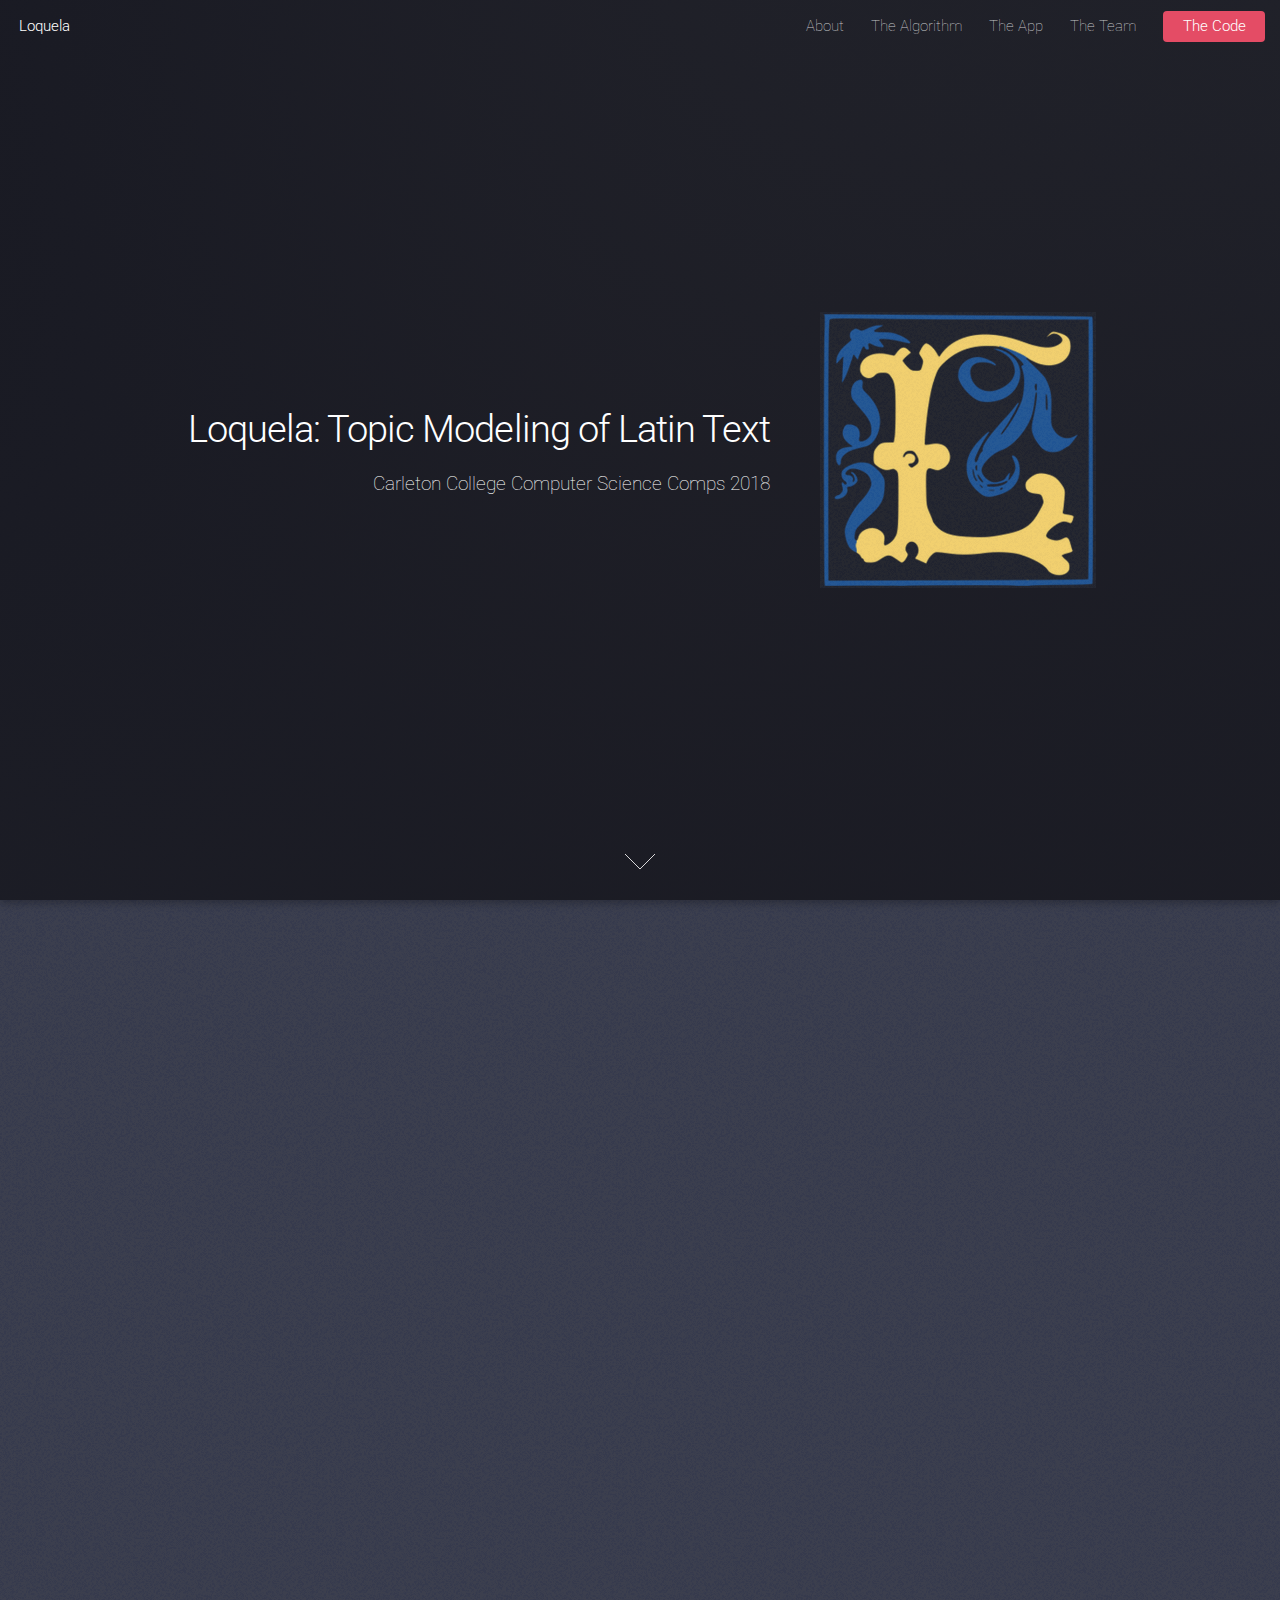
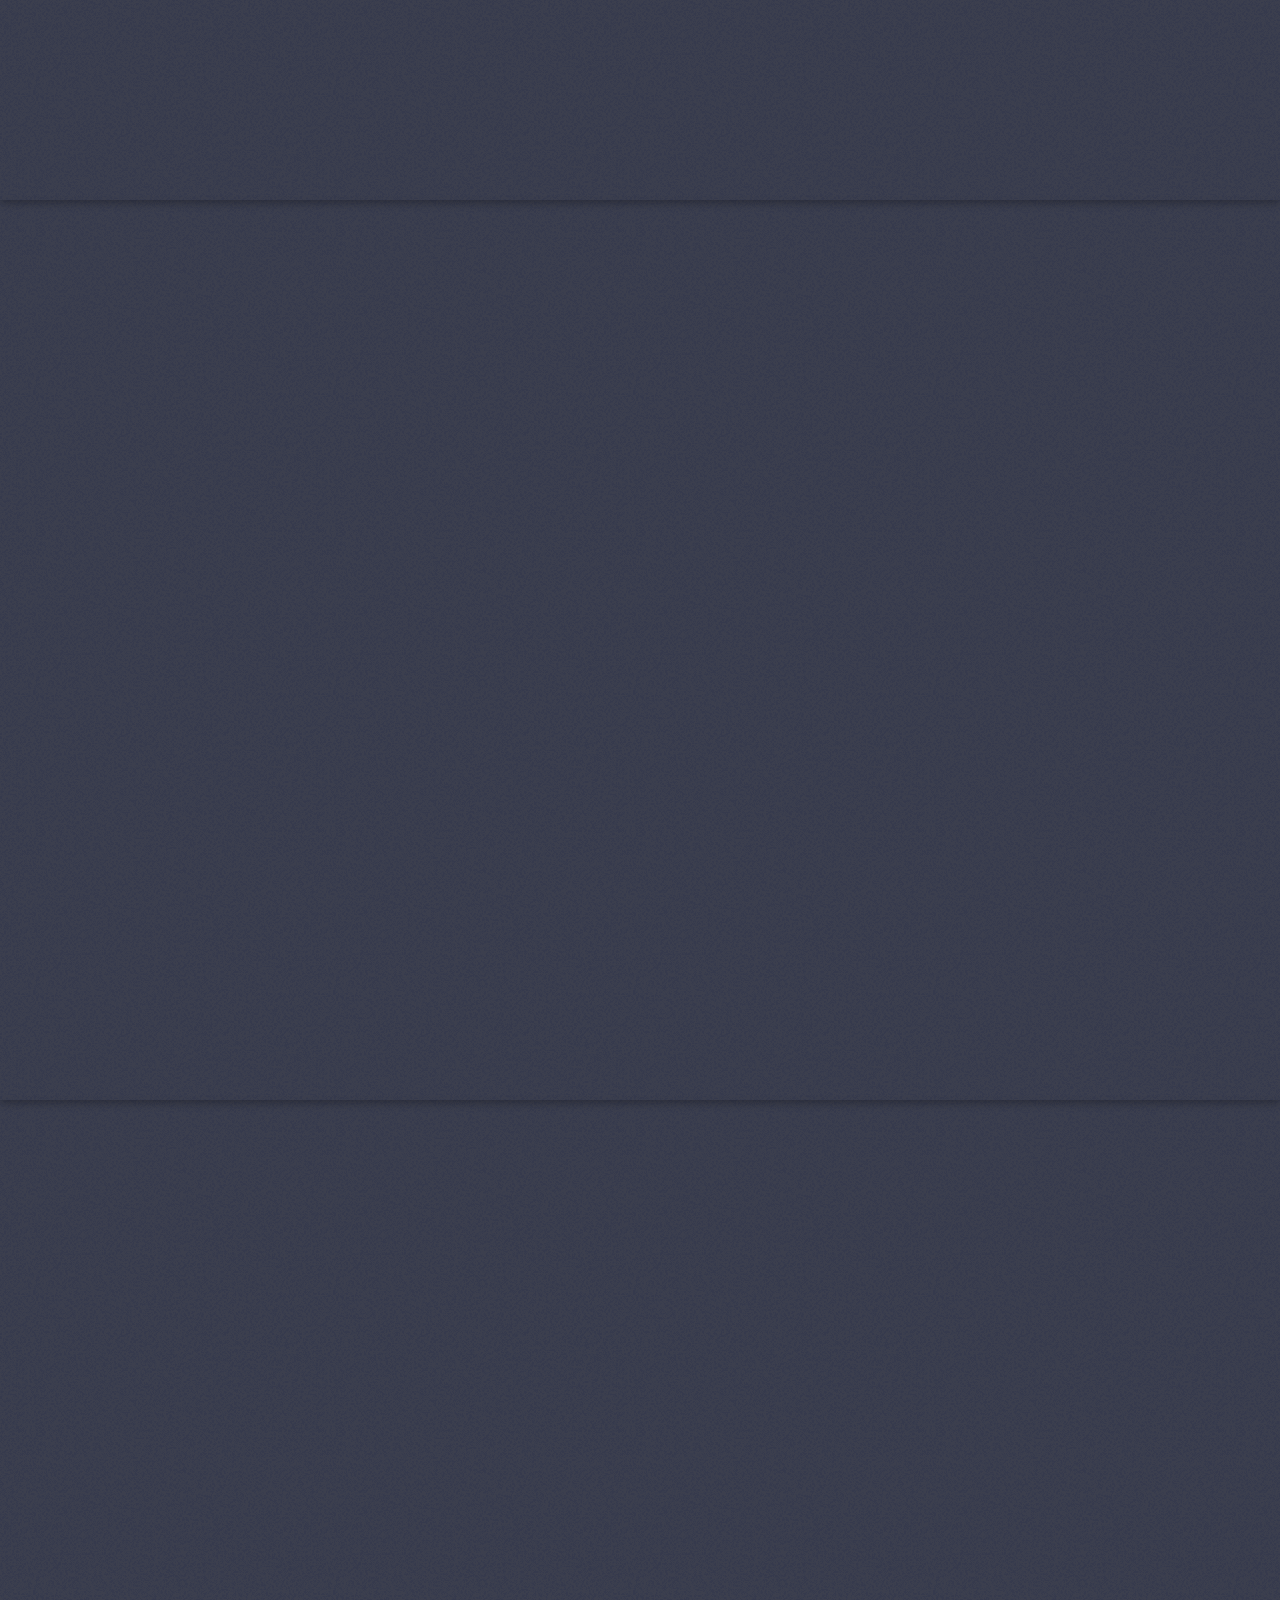
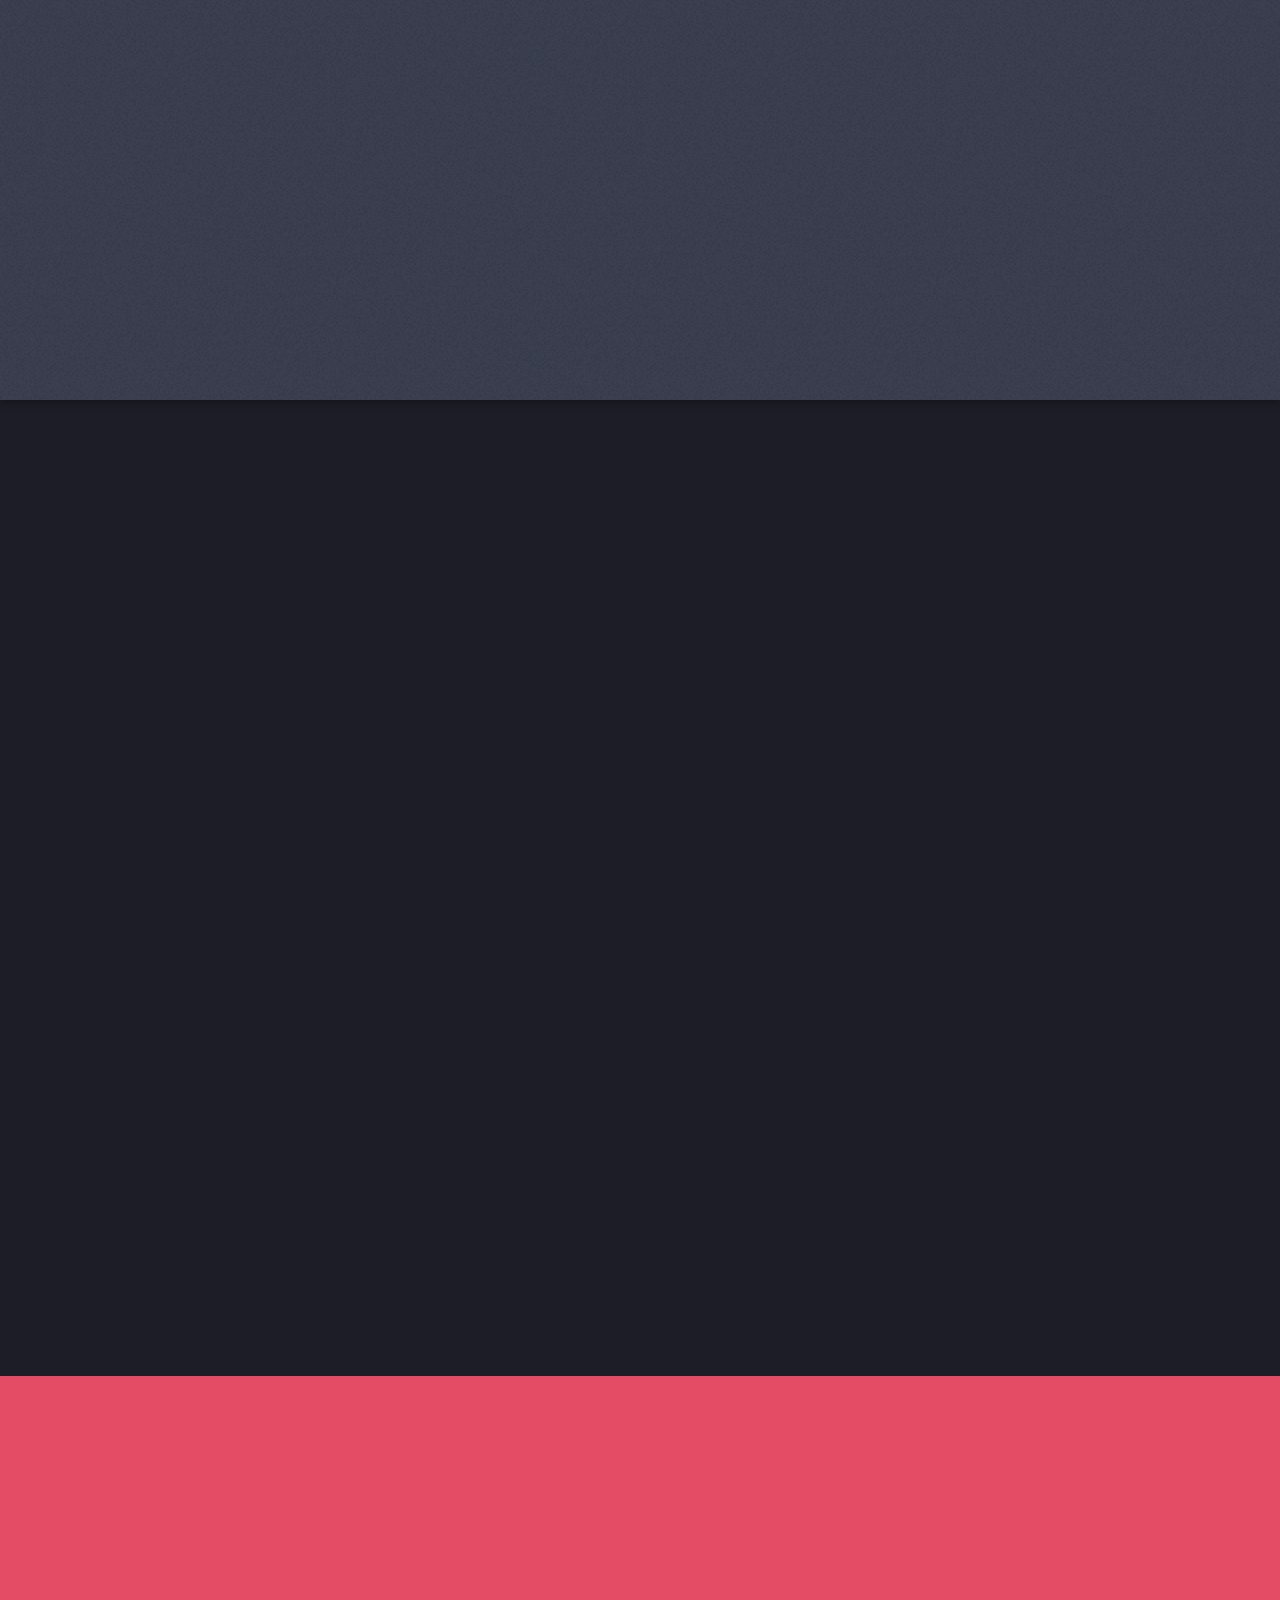
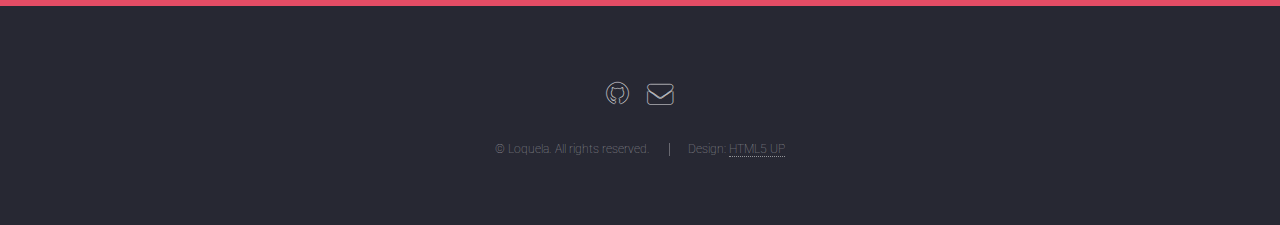
==== commit 82a41d94: "digital humanists in action" ====
--- a/index.html
+++ b/index.html
@@ -131,7 +131,7 @@
 					<div class="container">
 						<header class="major">
 							<h2>The Team</h2>
-							<p>majority musician, majority queer, majority interdisciplinary<br>(this is a joke guys, please change the subtitle)</p>
+							<p>digital humanists in action</p>
 						</header>
 						<div class="box alt">
 							<div class="row uniform">
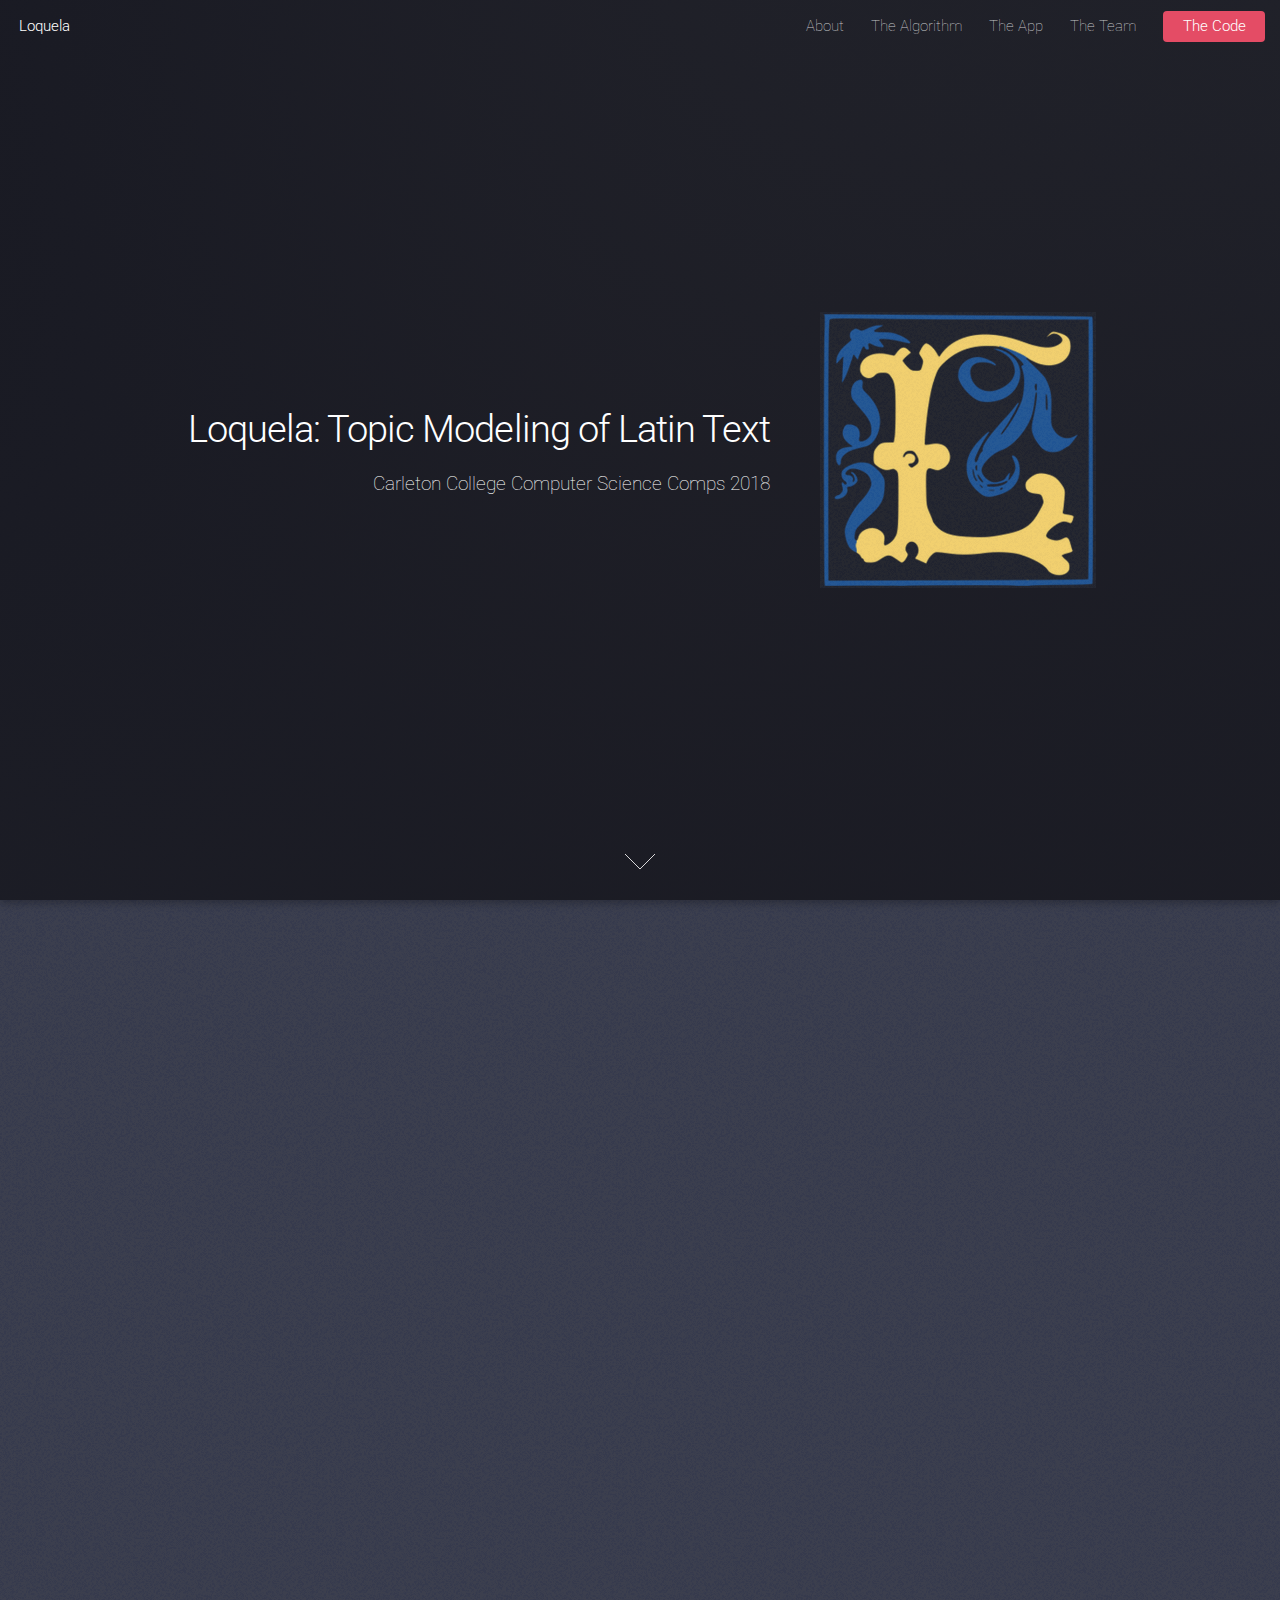
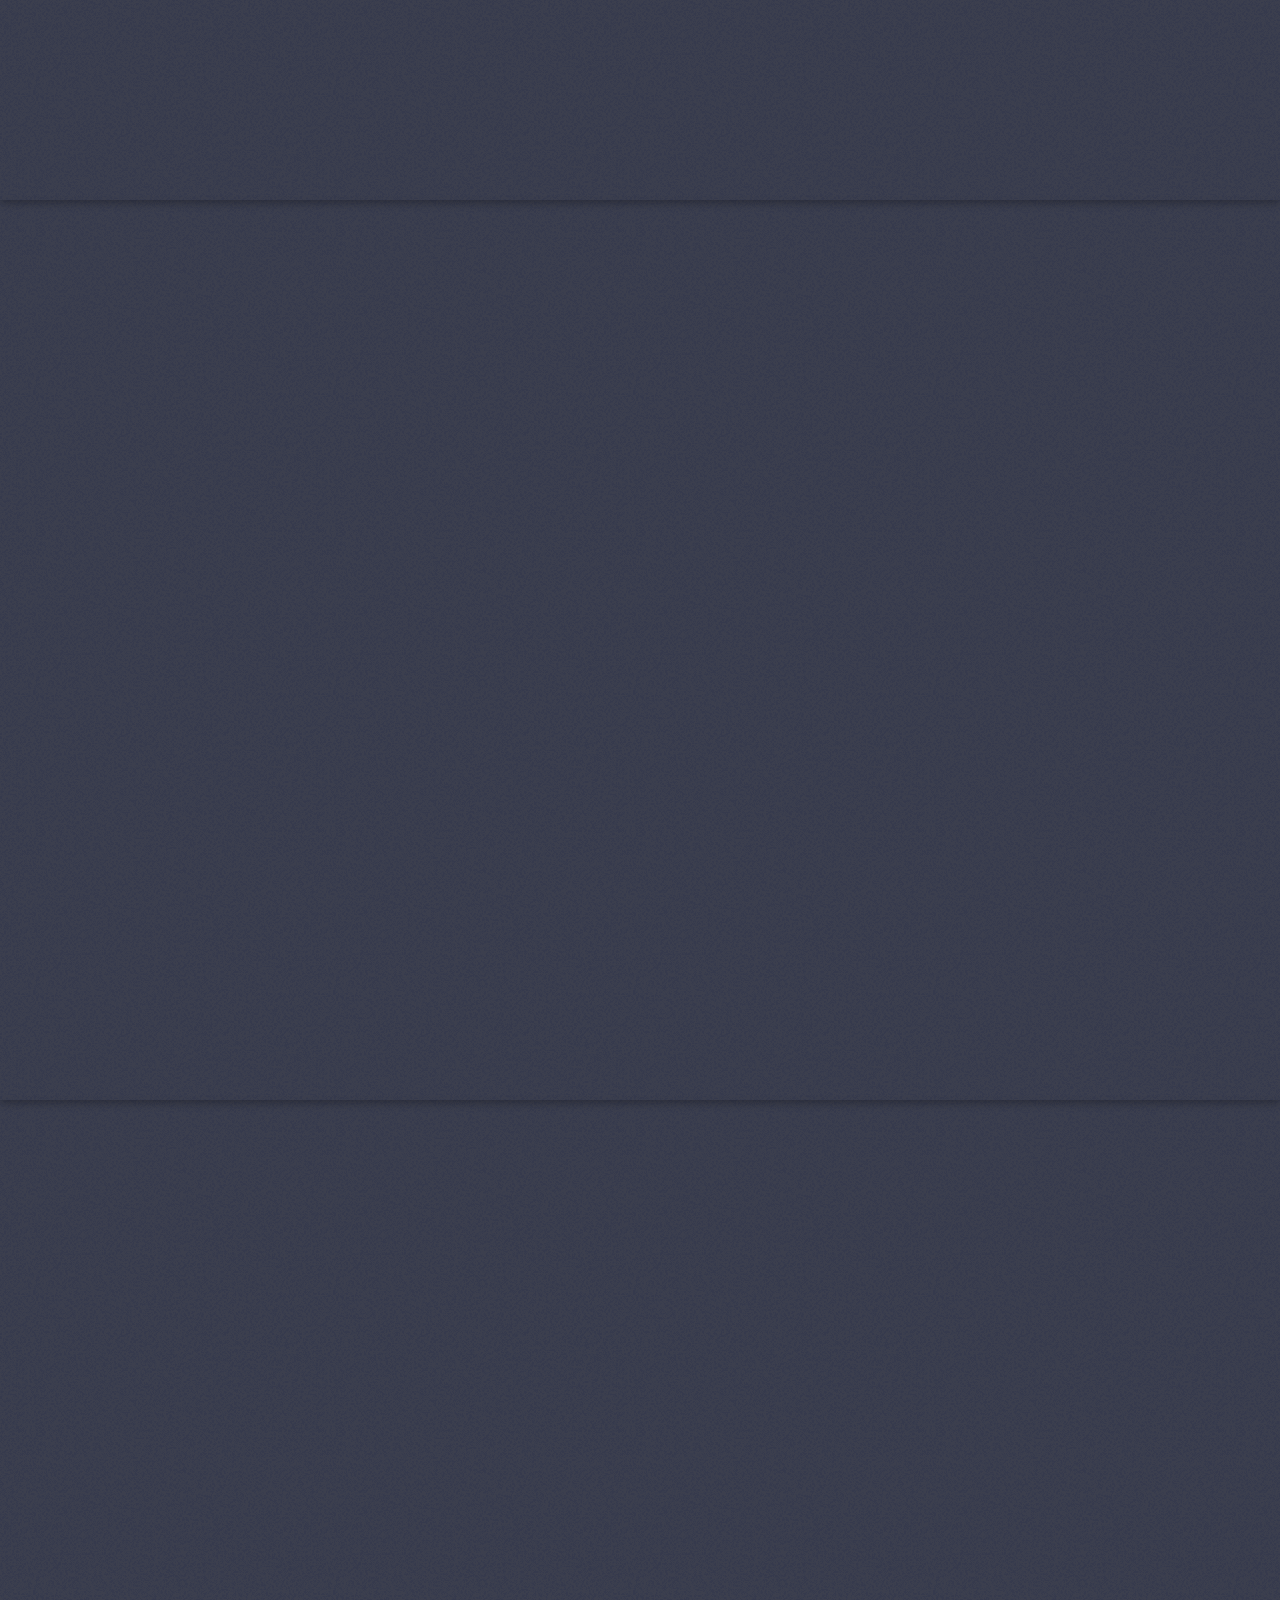
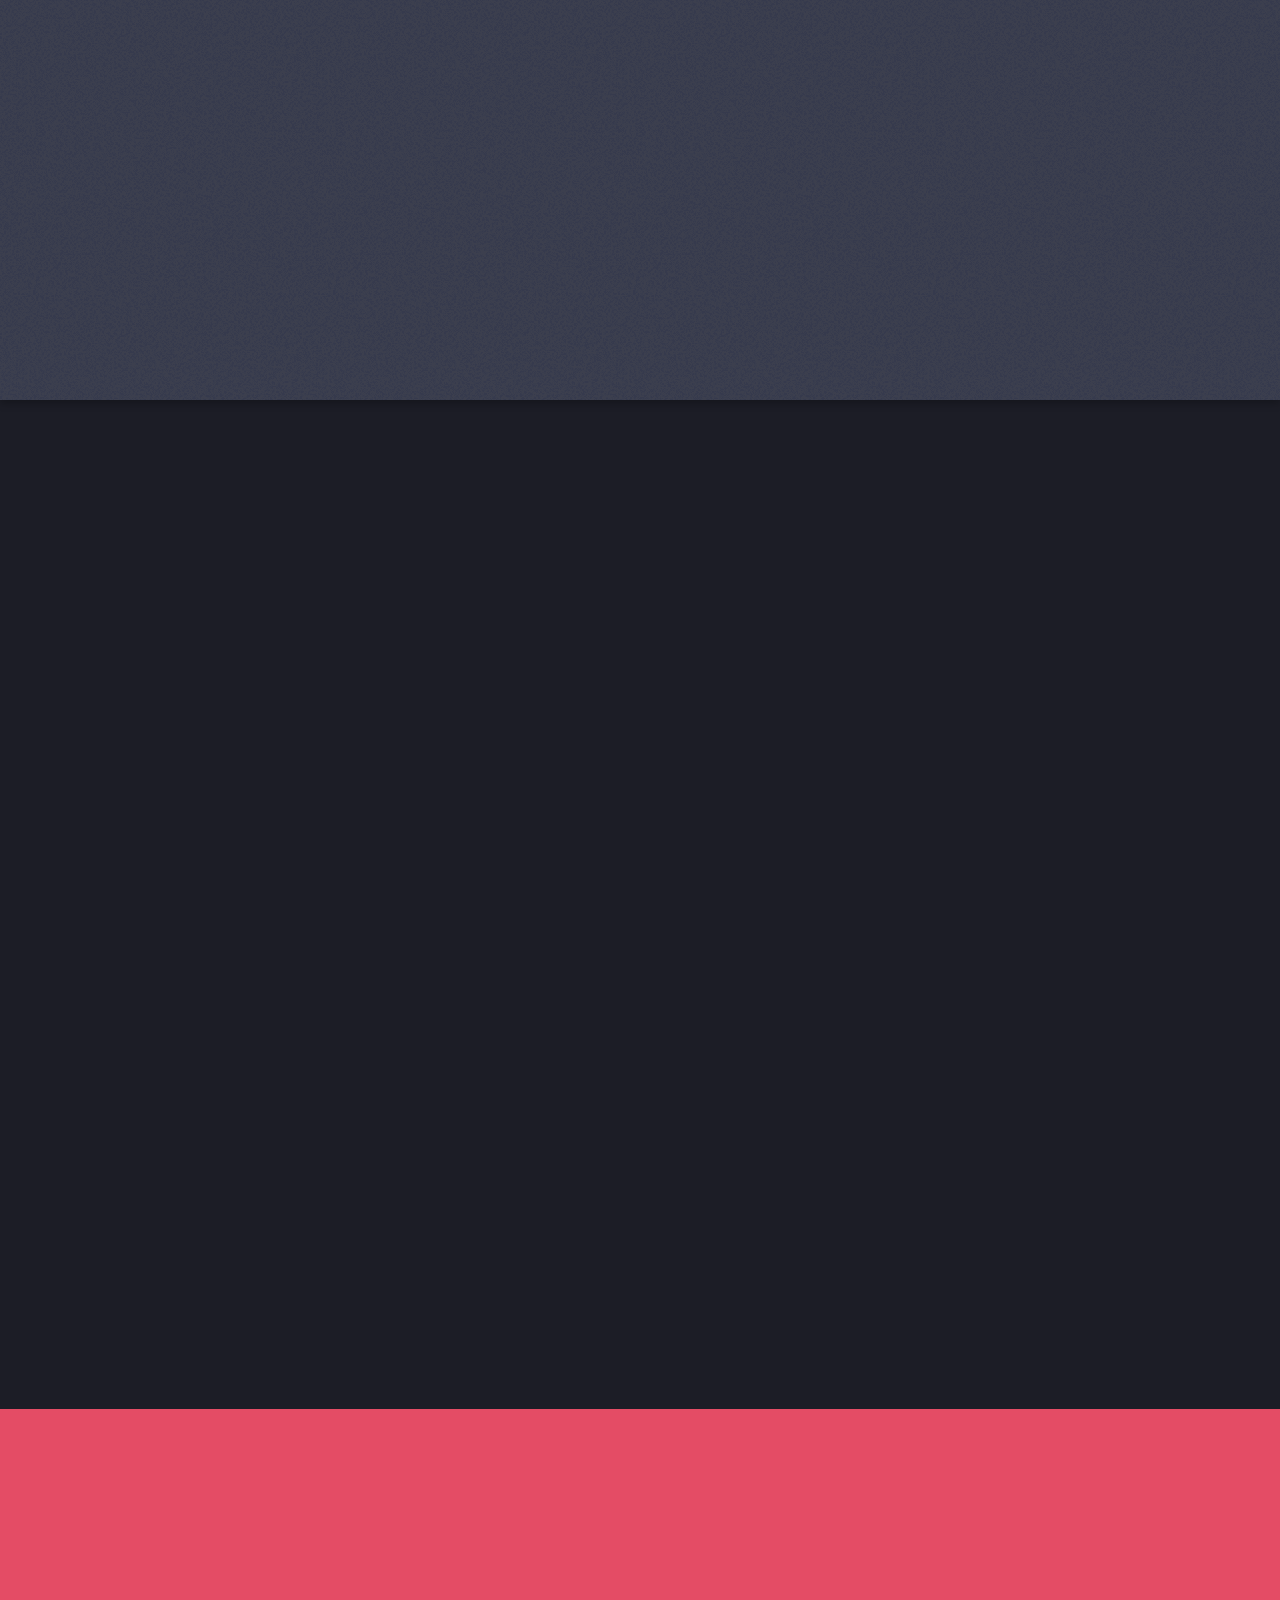
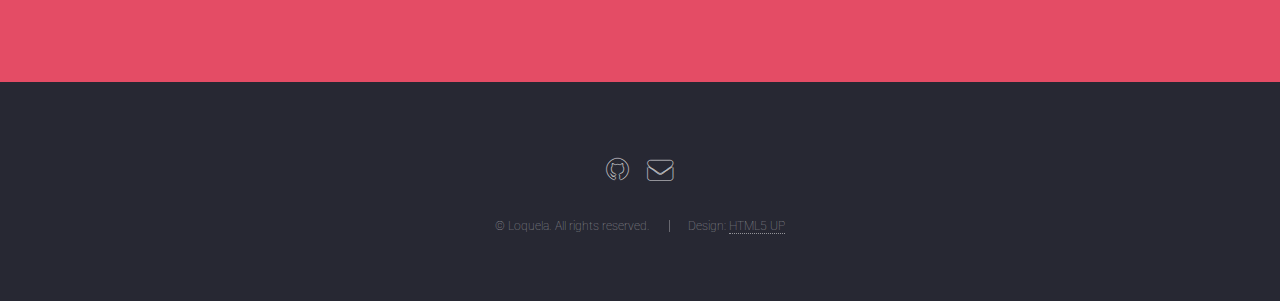
==== commit f89eb079: "Added algorithms page, windows build Loquela zip" ====
--- a/index.html
+++ b/index.html
@@ -65,7 +65,7 @@
 								</div>
 								<div class="4u 12u$(medium)">
 									<p>Topic modeling is a method of statistically identifying abstract topics that
-										are present throughout a set of documents by grouping together words in those documents
+										a present throughout a set of documents by grouping together words in those documents
 										that are related. For our Computer Science Comps, several members of the Carleton
 										College History department asked us to create a topic modeling algorithm that
 										would work on Latin texts. The result was Loquela.
@@ -92,12 +92,7 @@
 							<h2>The Algorithm</h2>
 							<p>Latent Dirichlet Allocation</p>
 						</header>
-						<p>After researching several different approaches to topic modeling, we decided that Latent
-                            Dirichlet Allocation, or LDA, was the best algorithm to implement for our purposes. LDA is
-                        unsupervised (latent) but allows the user to manipulate the number of unique words within a topic
-                            or unique topics within a document, based on a set of hyperparameters, or Dirichlet priors.</p>
-						<p>The output of the algorithm is groups of words, called "topics," that are presumed to
-						be semantically linked in the text.</p>
+						<p>Feugiat accumsan lorem eu ac lorem amet ac arcu phasellus tortor enim mi mi nisi praesent adipiscing. Integer mi sed nascetur cep aliquet augue varius tempus lobortis porttitor lorem et accumsan consequat adipiscing lorem.</p>
 						<ul class="actions">
 							<li><a href="the-algorithm.html" class="button">Learn More</a></li>
 						</ul>
@@ -111,14 +106,9 @@
 					<div class="content">
 						<header>
 							<h2>The App</h2>
-							<p>Visualizing Topic Models</p>
-						</header>
-						<p>The Loquela application allows users to explore the results of their generated topic model.
-							In addition to basic metadata information, Loquela includes three visualization tools: word
-							clouds, heat maps, and an annotated text. </p>
-						<p> These tools work together to place the topic model back into the context of the original
-							corpus, allowing comparison of both words within a topic, and topics within a document.
-							With Loquela, the user can easily interact with and inspect the data yielded by LDA.</p>
+							<p>Accumsan integer ultricies aliquam vel massa sapien phasellus</p>
+						</header>
+						<p>Feugiat accumsan lorem eu ac lorem amet ac arcu phasellus tortor enim mi mi nisi praesent adipiscing. Integer mi sed nascetur cep aliquet augue varius tempus lobortis porttitor lorem et accumsan consequat adipiscing lorem.</p>
 						<ul class="actions">
 							<li><a href="the-app.html" class="button">Learn More</a></li>
 						</ul>
@@ -131,14 +121,14 @@
 					<div class="container">
 						<header class="major">
 							<h2>The Team</h2>
-							<p>digital humanists in action</p>
+							<p>majority musician, majority queer, majority interdsciplinary<br>(this is a joke guys, please change the subtitle)</p>
 						</header>
 						<div class="box alt">
 							<div class="row uniform">
 								<section class="4u 6u(medium) 12u$(xsmall)">
 									<span class="icon alt major fa-signal"></span>
 									<h3>Estelle Bayer</h3>
-									<p>Feugiat accumsan lorem eu ac lorem amet accumsan donec. Blandit orci porttitor.</p>
+									<p>Youngest, most mathematical, most enamored of colorful chalk.</p>
 								</section>
 								<section class="4u 6u$(medium) 12u$(xsmall)">
 									<span class="icon alt major fa-book"></span>
@@ -148,7 +138,7 @@
 								<section class="4u$ 6u(medium) 12u$(xsmall)">
 									<span class="icon alt major fa-video-camera"></span>
 									<h3>Brendan Friesen</h3>
-									<p>Filmmaker, fanatic of text and audio generators, music collector. Enjoys photography and digital manipulation.</p>
+									<p>Filmmaker, fanatic of text and audio generators, music collector, photography and digital manipulation.</p>
 								</section>
 								<section class="4u 6u$(medium) 12u$(xsmall)">
 									<span class="icon alt major fa-user-secret"></span>
@@ -163,7 +153,7 @@
 								<section class="4u$ 6u$(medium) 12u$(xsmall)">
 									<span class="icon alt major fa-music"></span>
 									<h3>Sam Wiseman</h3>
-									<p>CS/Music/French. Likes Python, piano, pooches, parakeets, interrupting alliteration, participles, parmesan.</p>
+									<p>Feugiat accumsan lorem eu ac lorem amet accumsan donec. Blandit orci porttitor.</p>
 								</section>
 							</div>
 						</div>
@@ -180,6 +170,7 @@
 					<div class="container">
 						<header>
 							<h2>The Code</h2>
+							<p>command-line algorithm, desktop app visualization</p>
 						</header>
 						<a href="the-code.html" class="button special">Get Started</a></div>
 				</section>
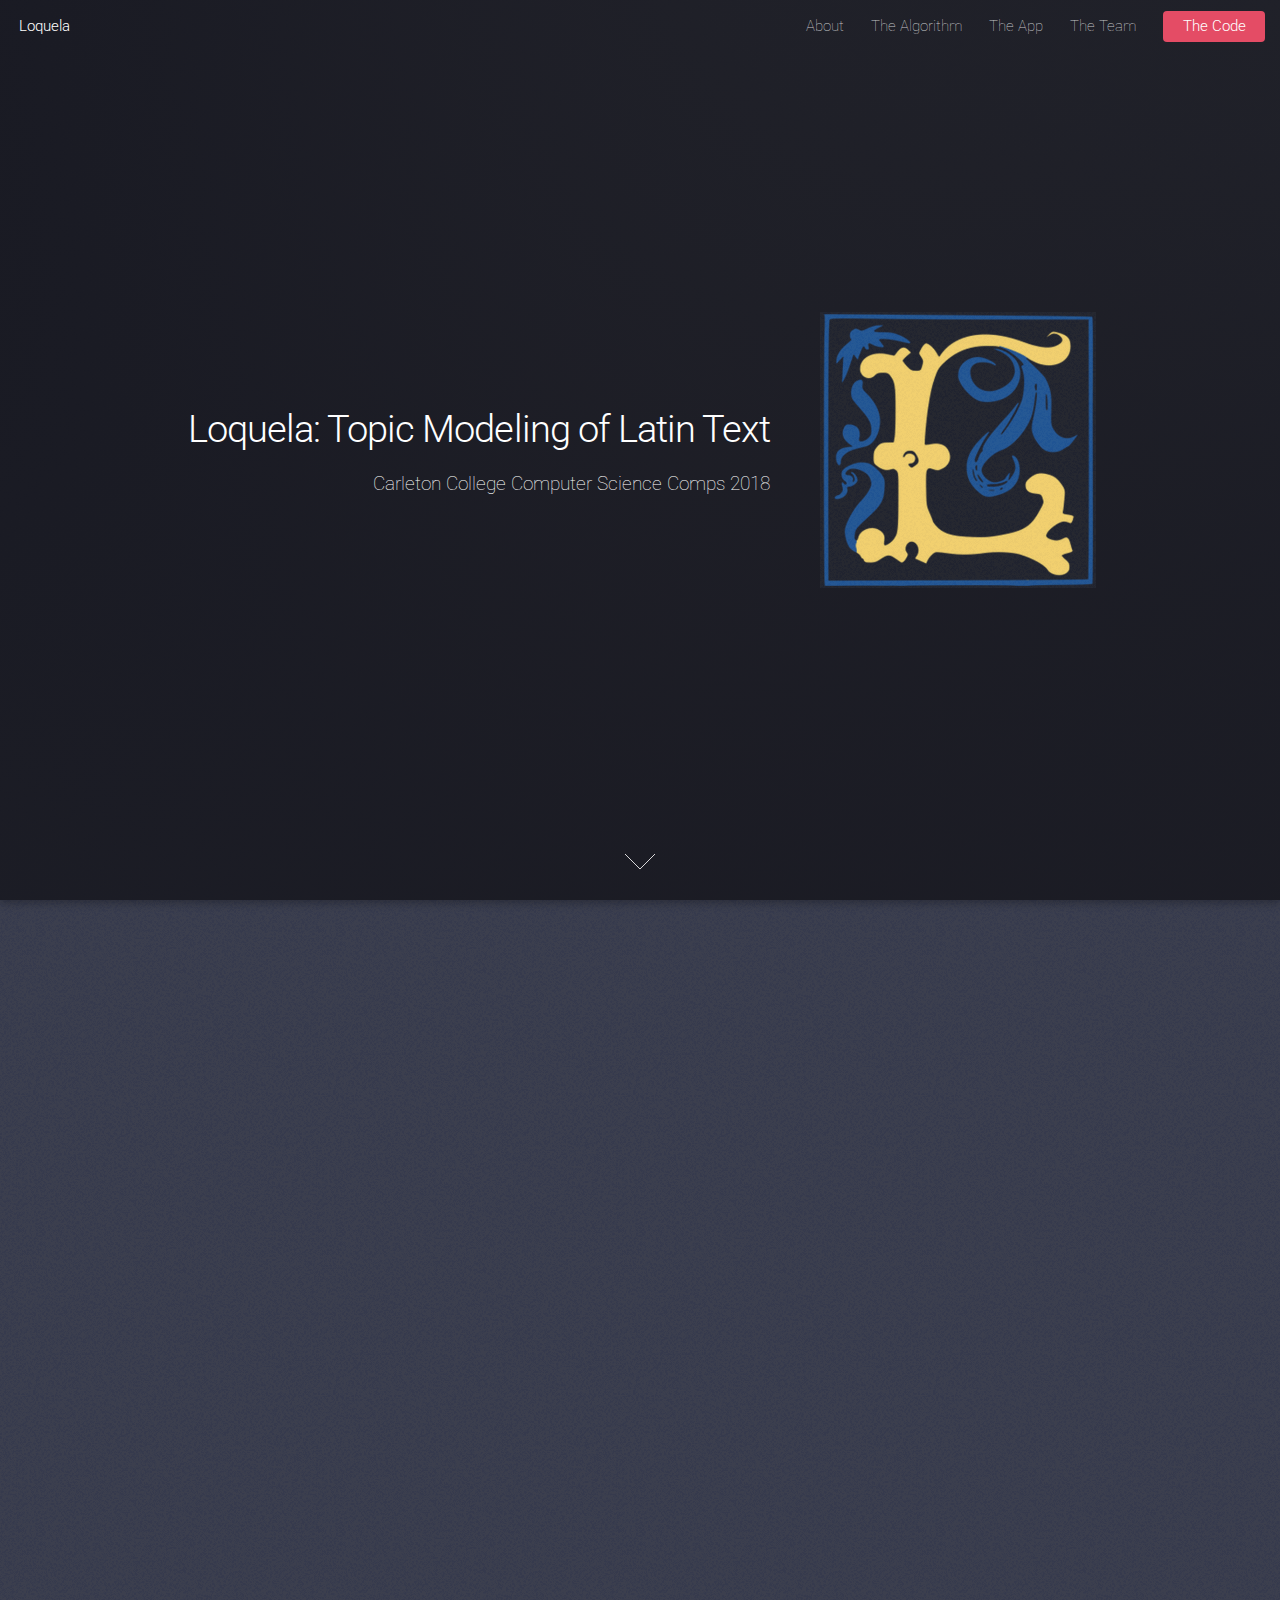
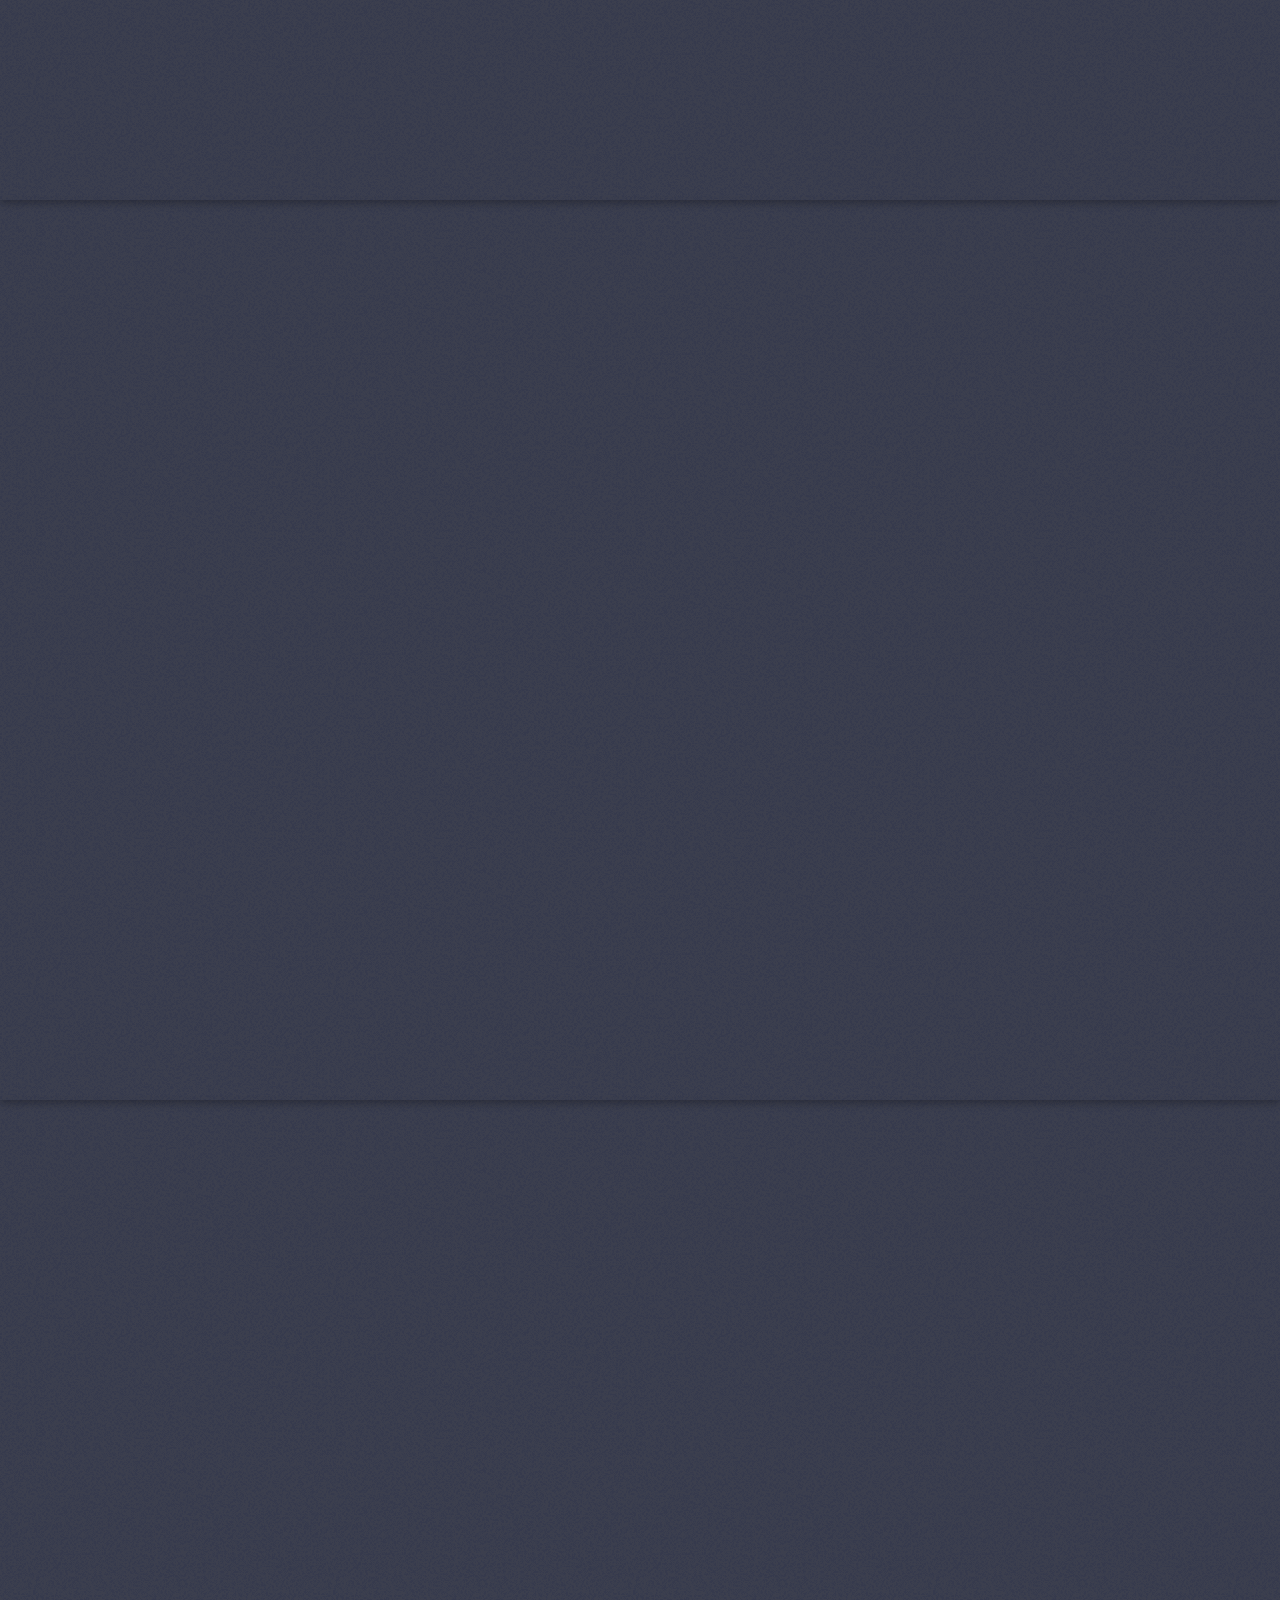
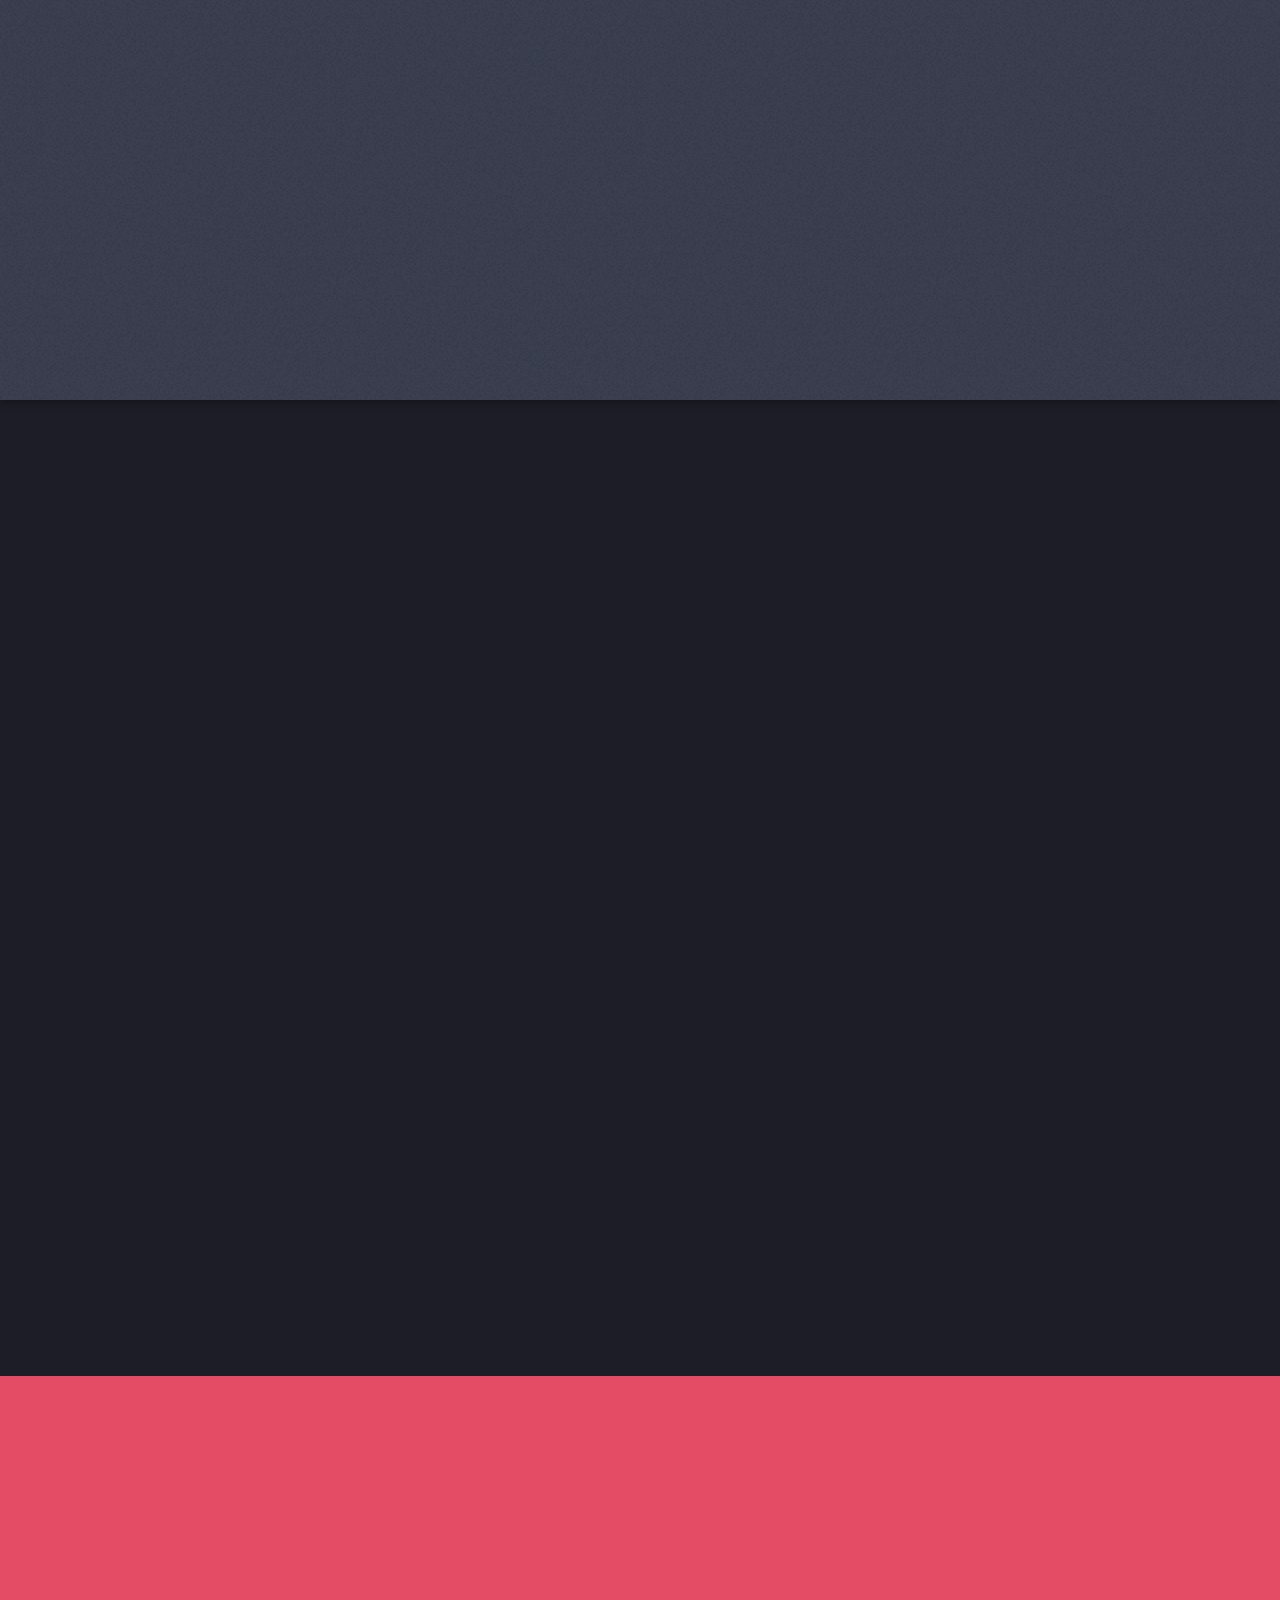
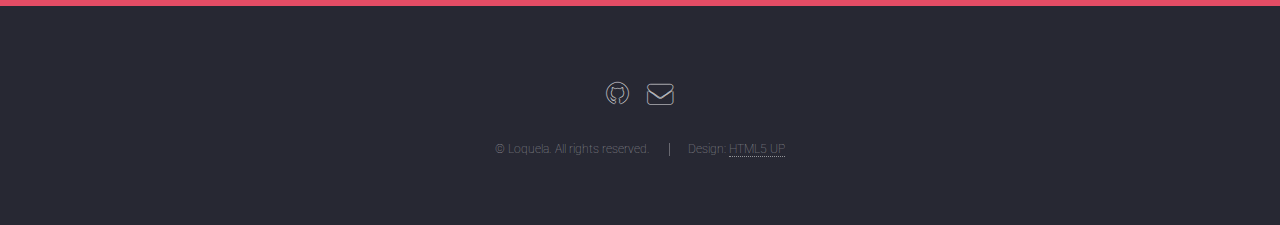
==== commit c449d5f0: "Merge branch 'master' of https://github.com/durrettm/hot_topics_website" ====
--- a/index.html
+++ b/index.html
@@ -65,7 +65,7 @@
 								</div>
 								<div class="4u 12u$(medium)">
 									<p>Topic modeling is a method of statistically identifying abstract topics that
-										a present throughout a set of documents by grouping together words in those documents
+										are present throughout a set of documents by grouping together words in those documents
 										that are related. For our Computer Science Comps, several members of the Carleton
 										College History department asked us to create a topic modeling algorithm that
 										would work on Latin texts. The result was Loquela.
@@ -92,7 +92,12 @@
 							<h2>The Algorithm</h2>
 							<p>Latent Dirichlet Allocation</p>
 						</header>
-						<p>Feugiat accumsan lorem eu ac lorem amet ac arcu phasellus tortor enim mi mi nisi praesent adipiscing. Integer mi sed nascetur cep aliquet augue varius tempus lobortis porttitor lorem et accumsan consequat adipiscing lorem.</p>
+						<p>After researching several different approaches to topic modeling, we decided that Latent
+                            Dirichlet Allocation, or LDA, was the best algorithm to implement for our purposes. LDA is
+                        unsupervised (latent) but allows the user to manipulate the number of unique words within a topic
+                            or unique topics within a document, based on a set of hyperparameters, or Dirichlet priors.</p>
+						<p>The output of the algorithm is groups of words, called "topics," that are presumed to
+						be semantically linked in the text.</p>
 						<ul class="actions">
 							<li><a href="the-algorithm.html" class="button">Learn More</a></li>
 						</ul>
@@ -106,9 +111,14 @@
 					<div class="content">
 						<header>
 							<h2>The App</h2>
-							<p>Accumsan integer ultricies aliquam vel massa sapien phasellus</p>
-						</header>
-						<p>Feugiat accumsan lorem eu ac lorem amet ac arcu phasellus tortor enim mi mi nisi praesent adipiscing. Integer mi sed nascetur cep aliquet augue varius tempus lobortis porttitor lorem et accumsan consequat adipiscing lorem.</p>
+							<p>Visualizing Topic Models</p>
+						</header>
+						<p>The Loquela application allows users to explore the results of their generated topic model.
+							In addition to basic metadata information, Loquela includes three visualization tools: word
+							clouds, heat maps, and an annotated text. </p>
+						<p> These tools work together to place the topic model back into the context of the original
+							corpus, allowing comparison of both words within a topic, and topics within a document.
+							With Loquela, the user can easily interact with and inspect the data yielded by LDA.</p>
 						<ul class="actions">
 							<li><a href="the-app.html" class="button">Learn More</a></li>
 						</ul>
@@ -121,14 +131,14 @@
 					<div class="container">
 						<header class="major">
 							<h2>The Team</h2>
-							<p>majority musician, majority queer, majority interdsciplinary<br>(this is a joke guys, please change the subtitle)</p>
+							<p>digital humanists in action</p>
 						</header>
 						<div class="box alt">
 							<div class="row uniform">
 								<section class="4u 6u(medium) 12u$(xsmall)">
 									<span class="icon alt major fa-signal"></span>
 									<h3>Estelle Bayer</h3>
-									<p>Youngest, most mathematical, most enamored of colorful chalk.</p>
+									<p>Feugiat accumsan lorem eu ac lorem amet accumsan donec. Blandit orci porttitor.</p>
 								</section>
 								<section class="4u 6u$(medium) 12u$(xsmall)">
 									<span class="icon alt major fa-book"></span>
@@ -138,7 +148,7 @@
 								<section class="4u$ 6u(medium) 12u$(xsmall)">
 									<span class="icon alt major fa-video-camera"></span>
 									<h3>Brendan Friesen</h3>
-									<p>Filmmaker, fanatic of text and audio generators, music collector, photography and digital manipulation.</p>
+									<p>Filmmaker, fanatic of text and audio generators, music collector. Enjoys photography and digital manipulation.</p>
 								</section>
 								<section class="4u 6u$(medium) 12u$(xsmall)">
 									<span class="icon alt major fa-user-secret"></span>
@@ -153,7 +163,7 @@
 								<section class="4u$ 6u$(medium) 12u$(xsmall)">
 									<span class="icon alt major fa-music"></span>
 									<h3>Sam Wiseman</h3>
-									<p>Feugiat accumsan lorem eu ac lorem amet accumsan donec. Blandit orci porttitor.</p>
+									<p>CS/Music/French. Likes Python, piano, pooches, parakeets, interrupting alliteration, participles, parmesan.</p>
 								</section>
 							</div>
 						</div>
@@ -170,7 +180,6 @@
 					<div class="container">
 						<header>
 							<h2>The Code</h2>
-							<p>command-line algorithm, desktop app visualization</p>
 						</header>
 						<a href="the-code.html" class="button special">Get Started</a></div>
 				</section>
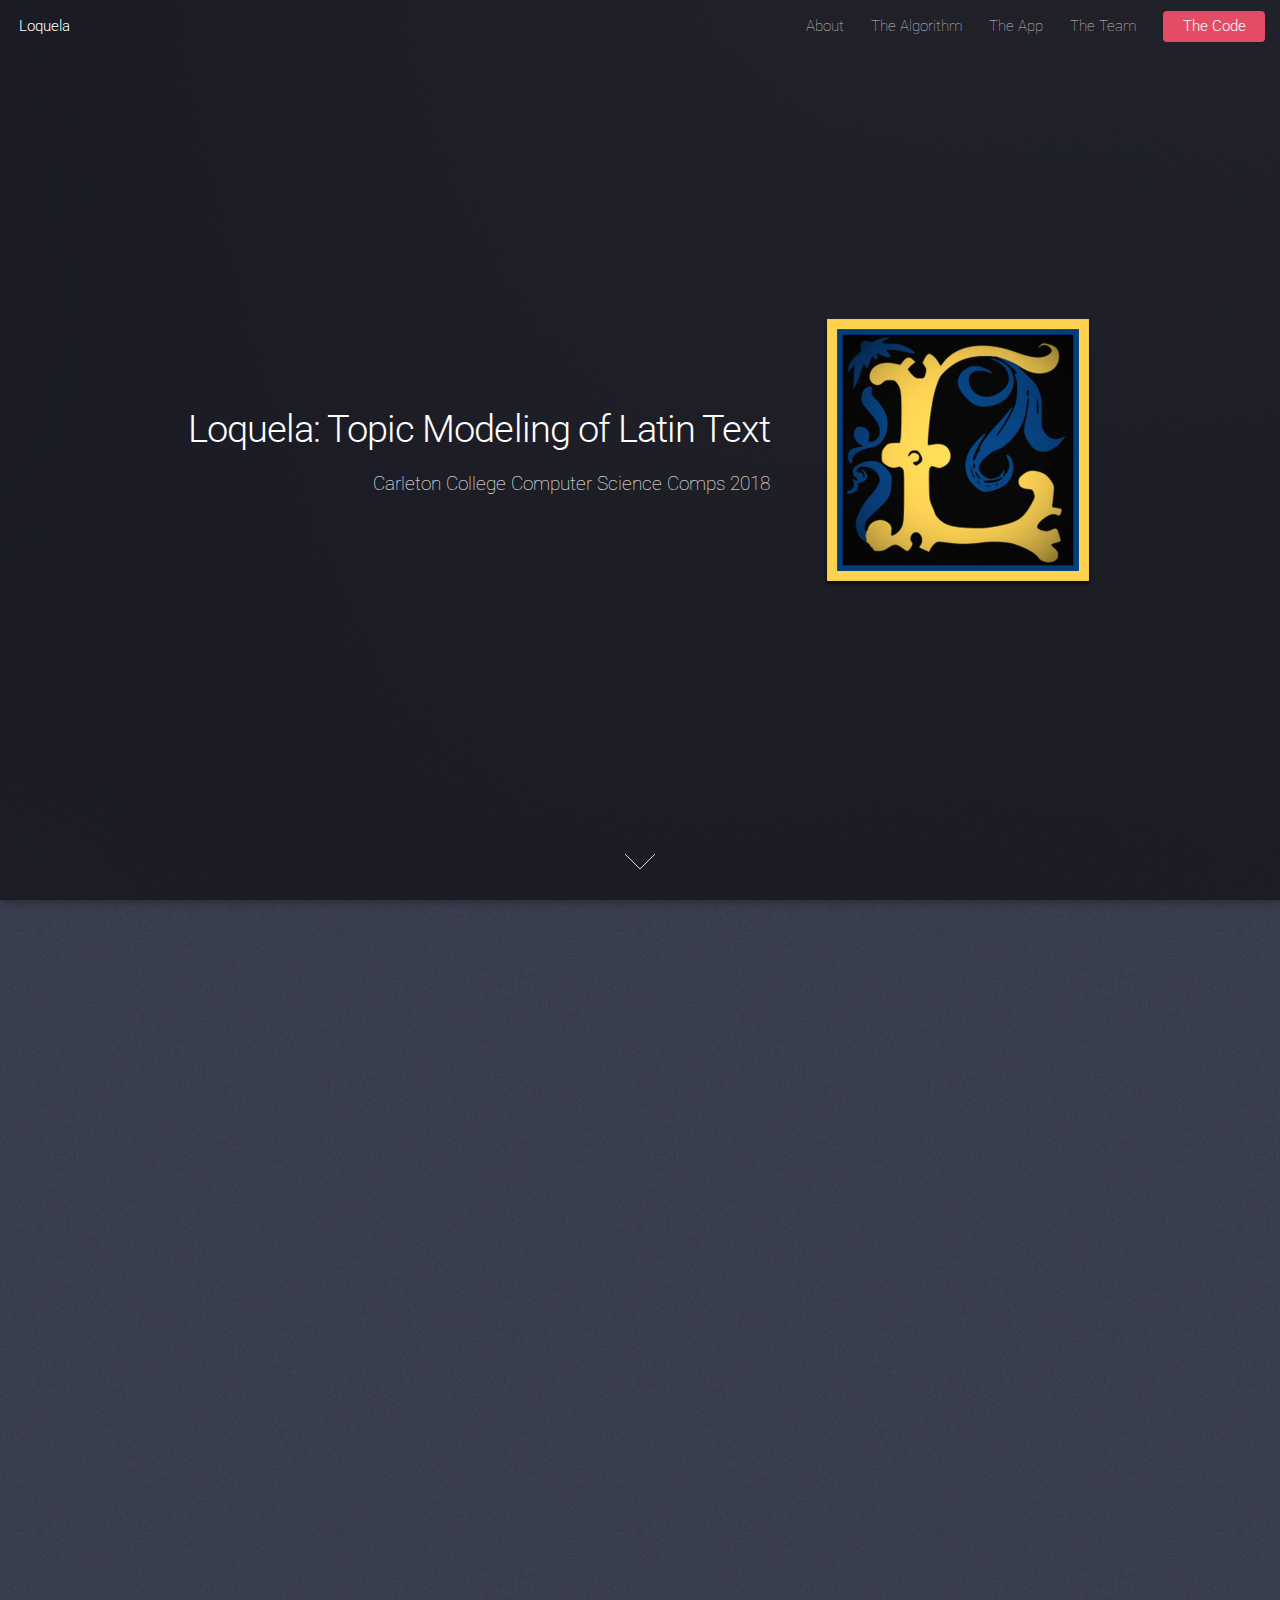
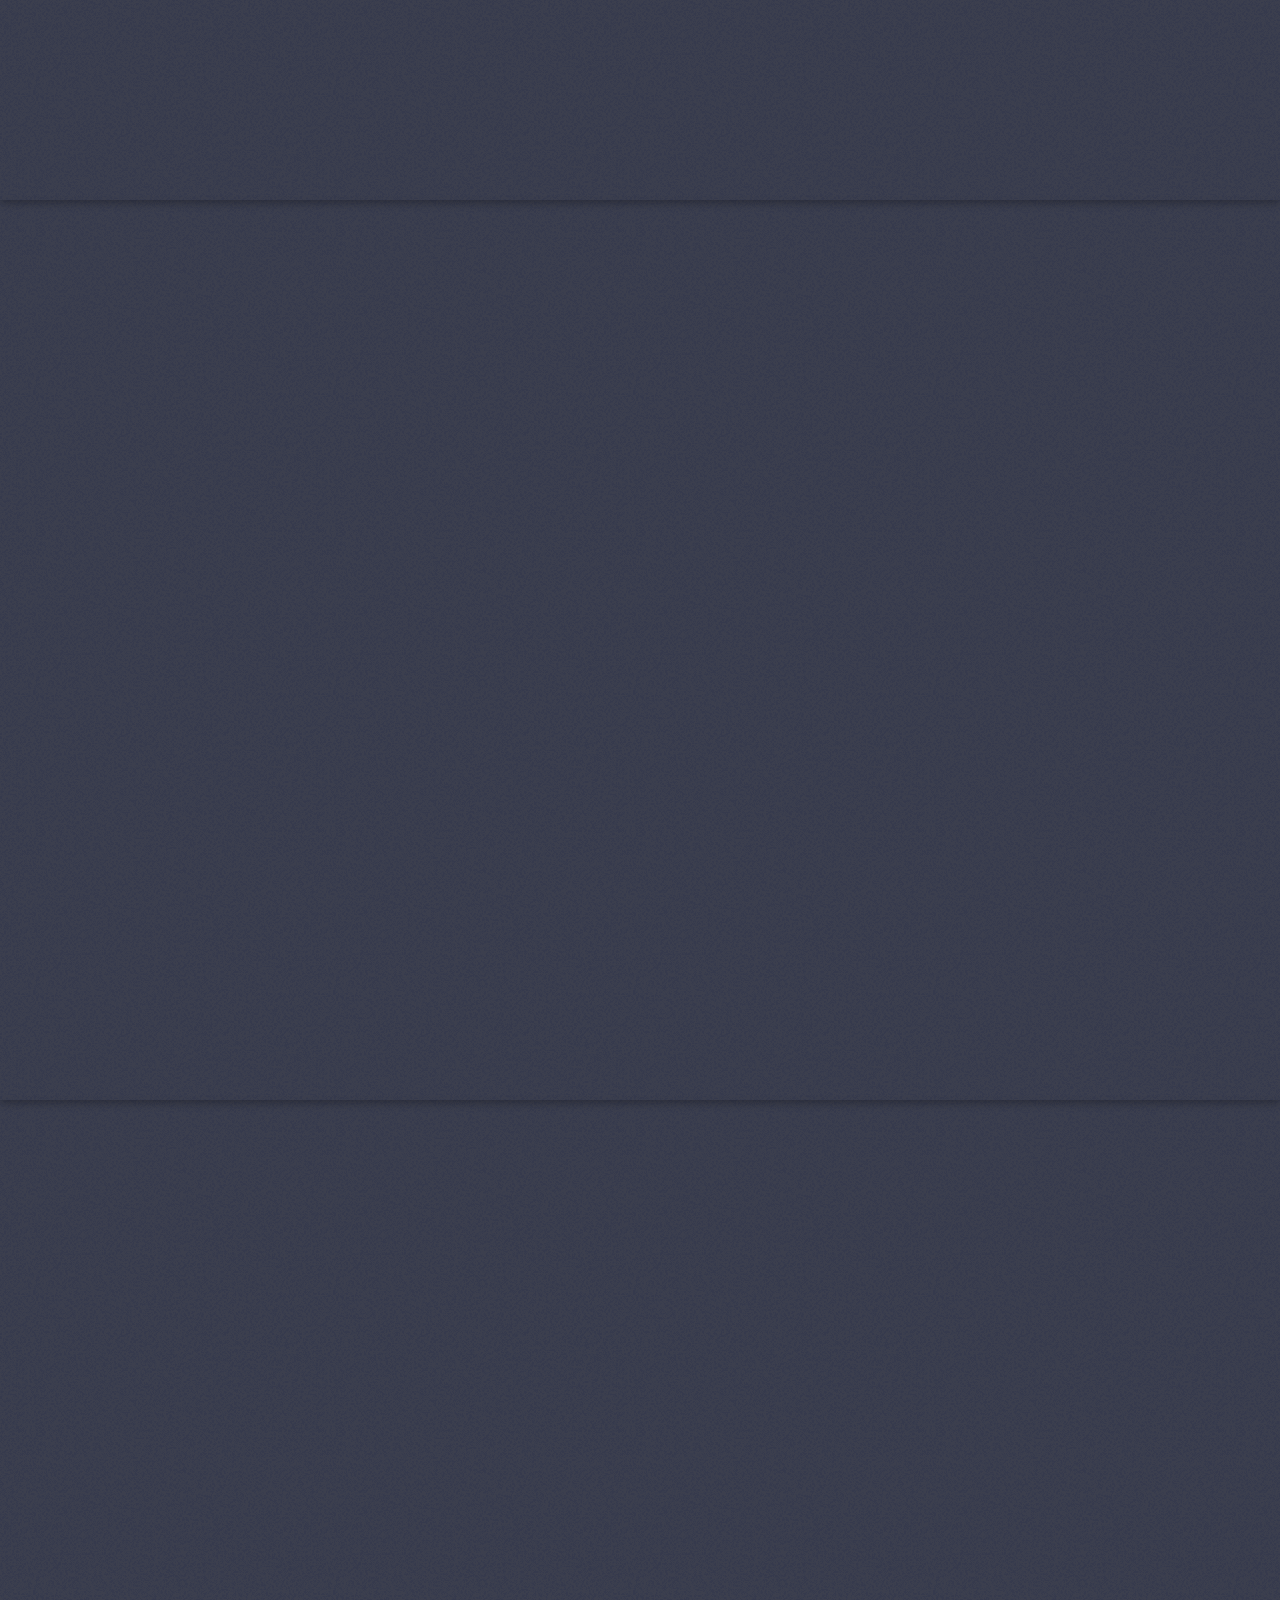
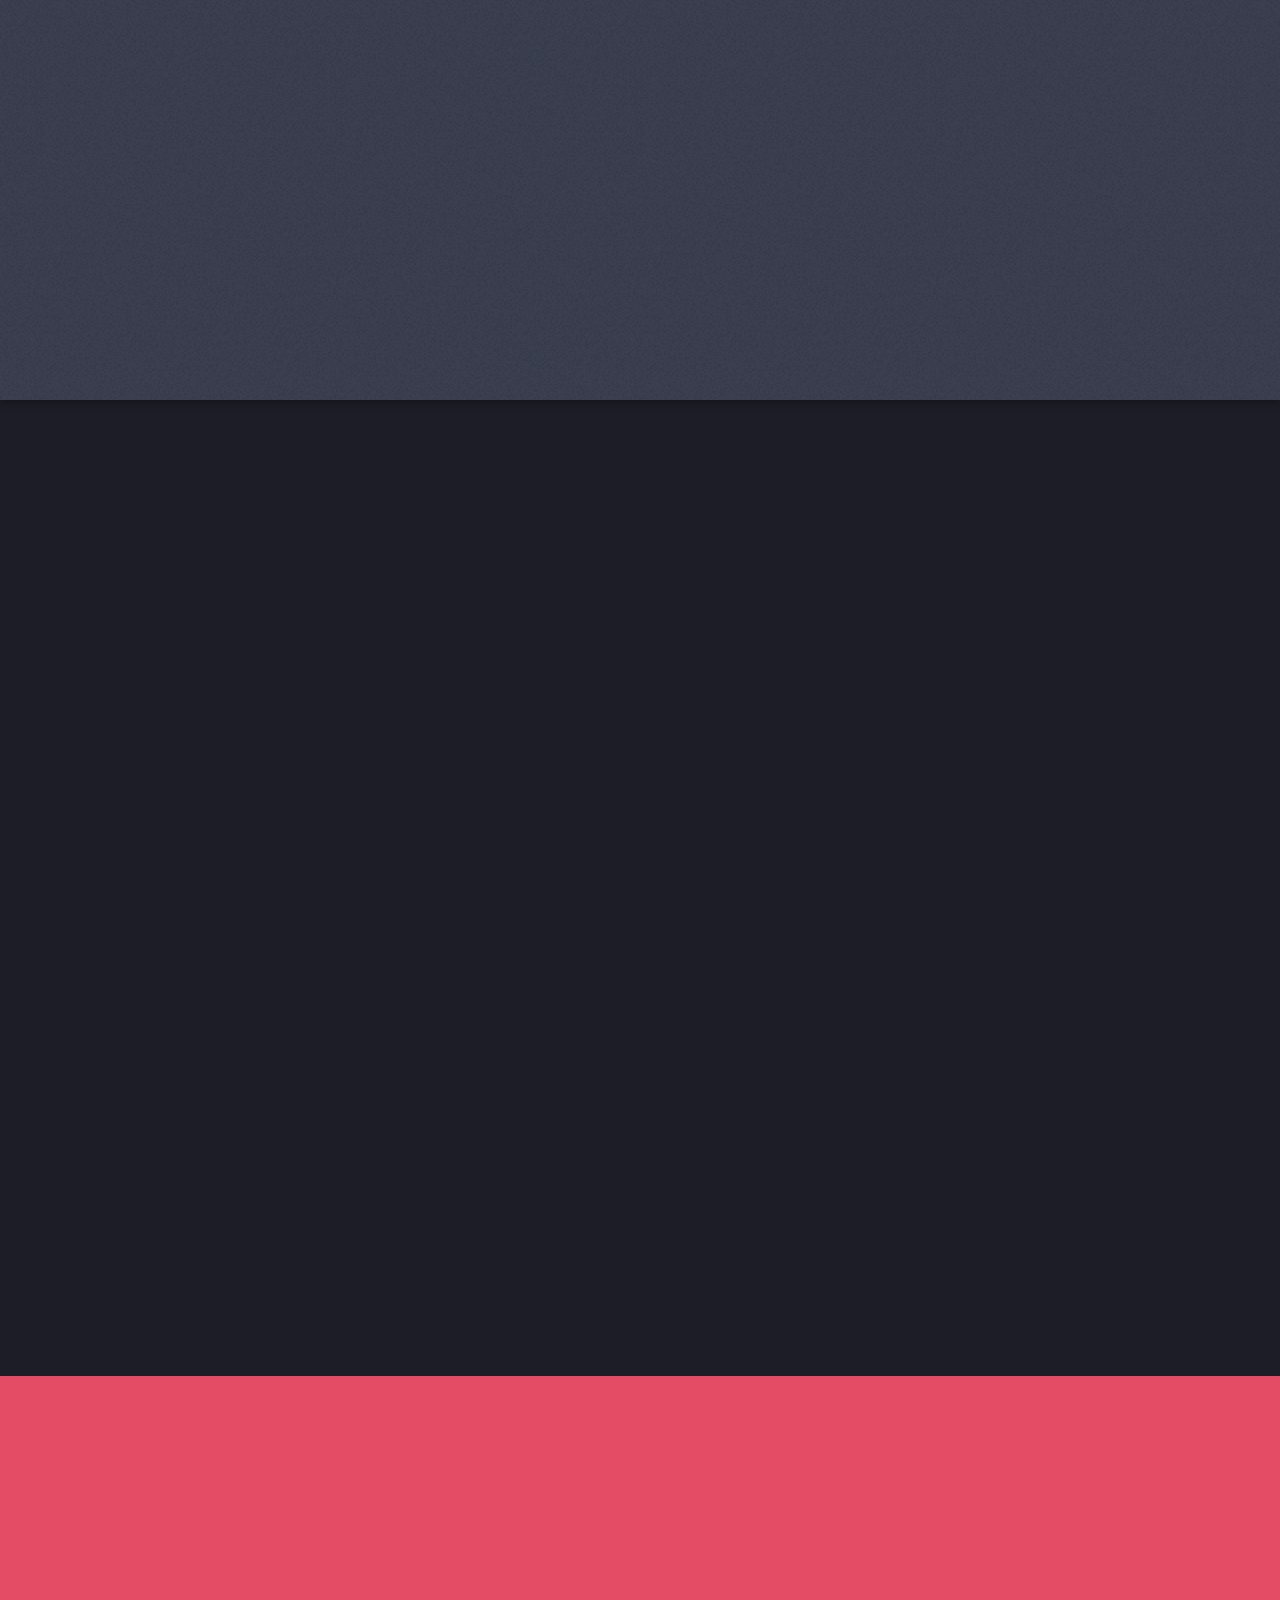
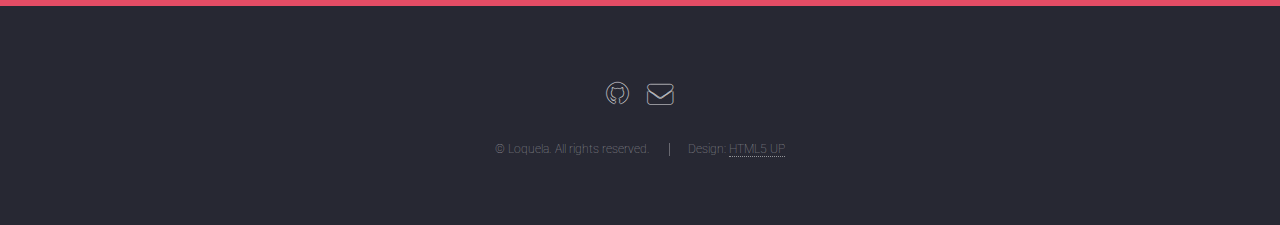
==== commit 5e28c47c: "new icon on front page" ====
--- a/index.html
+++ b/index.html
@@ -46,7 +46,7 @@
 							<h2>Loquela: Topic Modeling of Latin Text</h2>
 							<p>Carleton College Computer Science Comps 2018</p>
 						</header>
-						<span class="image" style="border-radius: 0"><img src="images/loquela.png" alt="" style="border-radius: 0"/></span>
+						<span id="bannericon" class="image" style="border-radius: 0"><img src="images/loquela_new.png" alt="" style="border-radius: 0"/></span>
 					</div>
 					<a href="#one" class="goto-next scrolly">Next</a>
 				</section>
--- a/assets/css/main.css
+++ b/assets/css/main.css
@@ -46,6 +46,10 @@
 
 	body {
 		-webkit-text-size-adjust: none;
+	}
+
+	#bannericon:before {
+		background-image: url(images/toverlay.png);
 	}
 
 /* Box Model */
